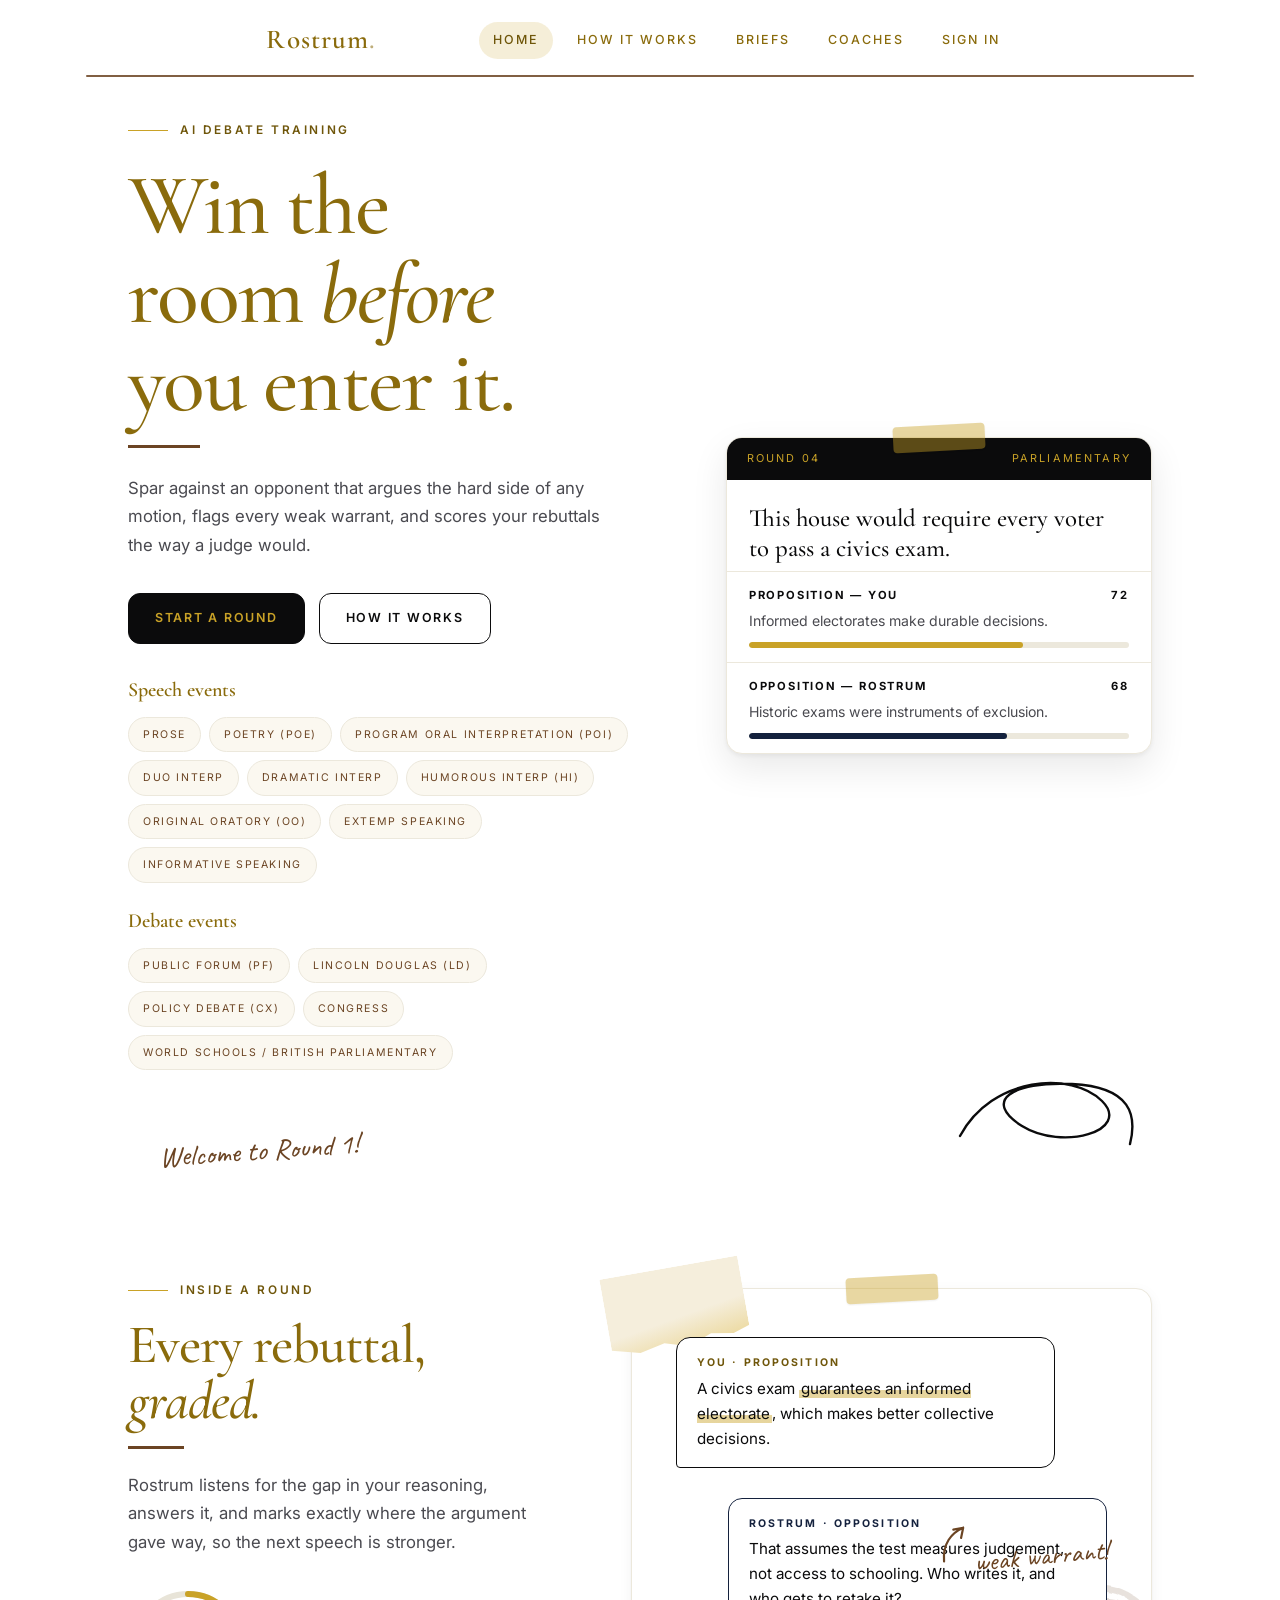
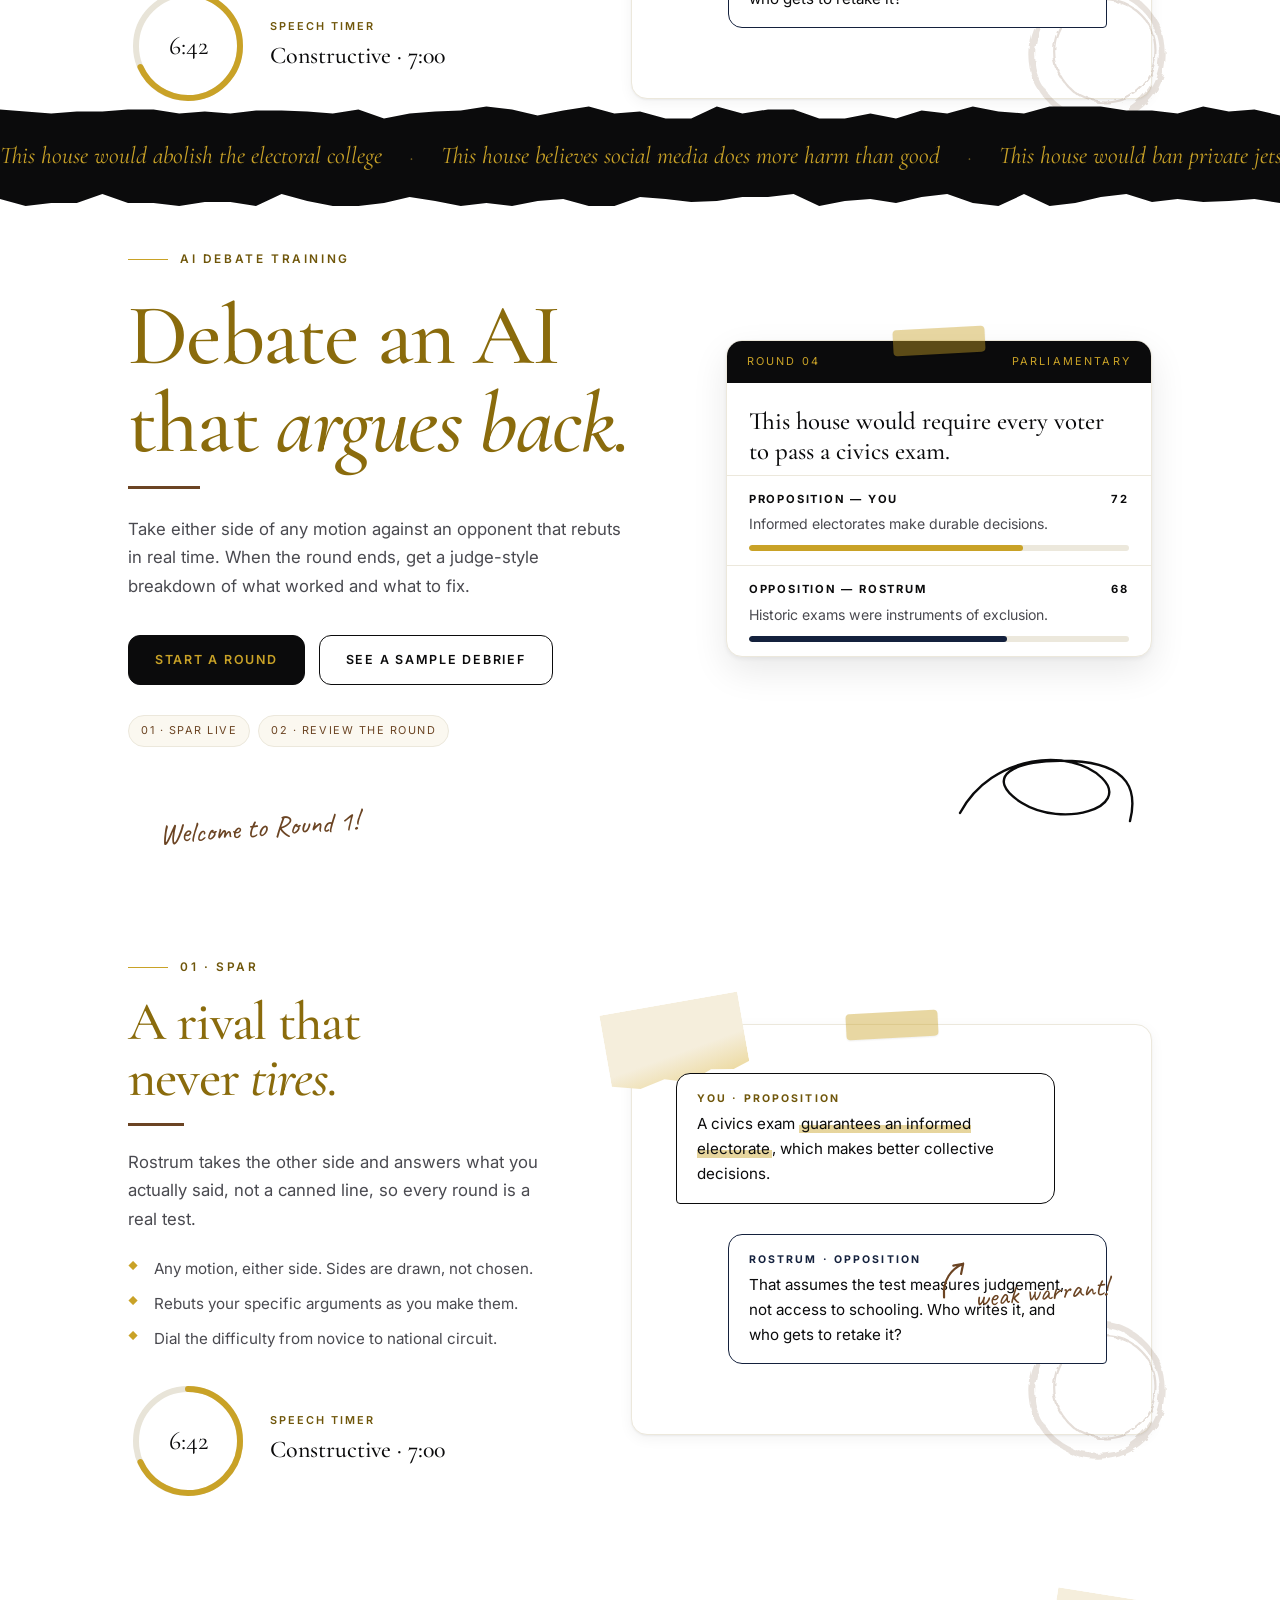
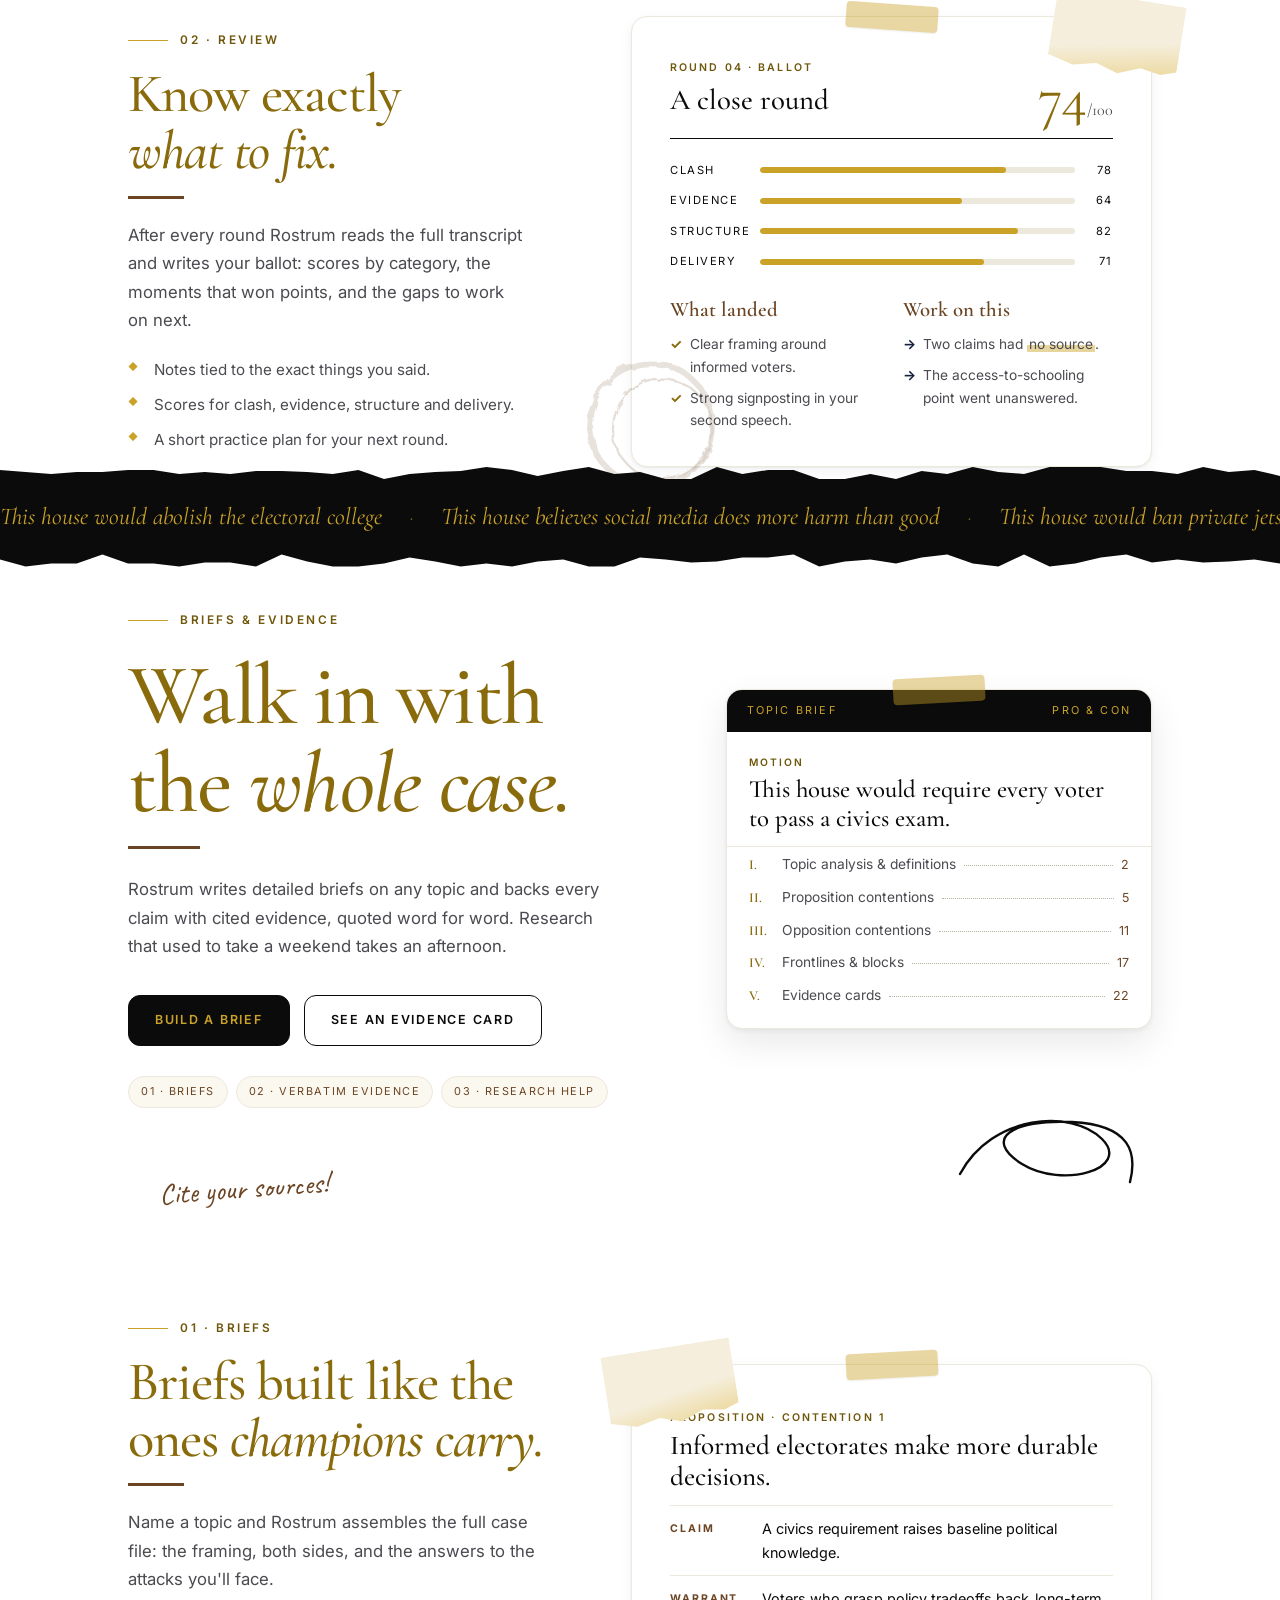
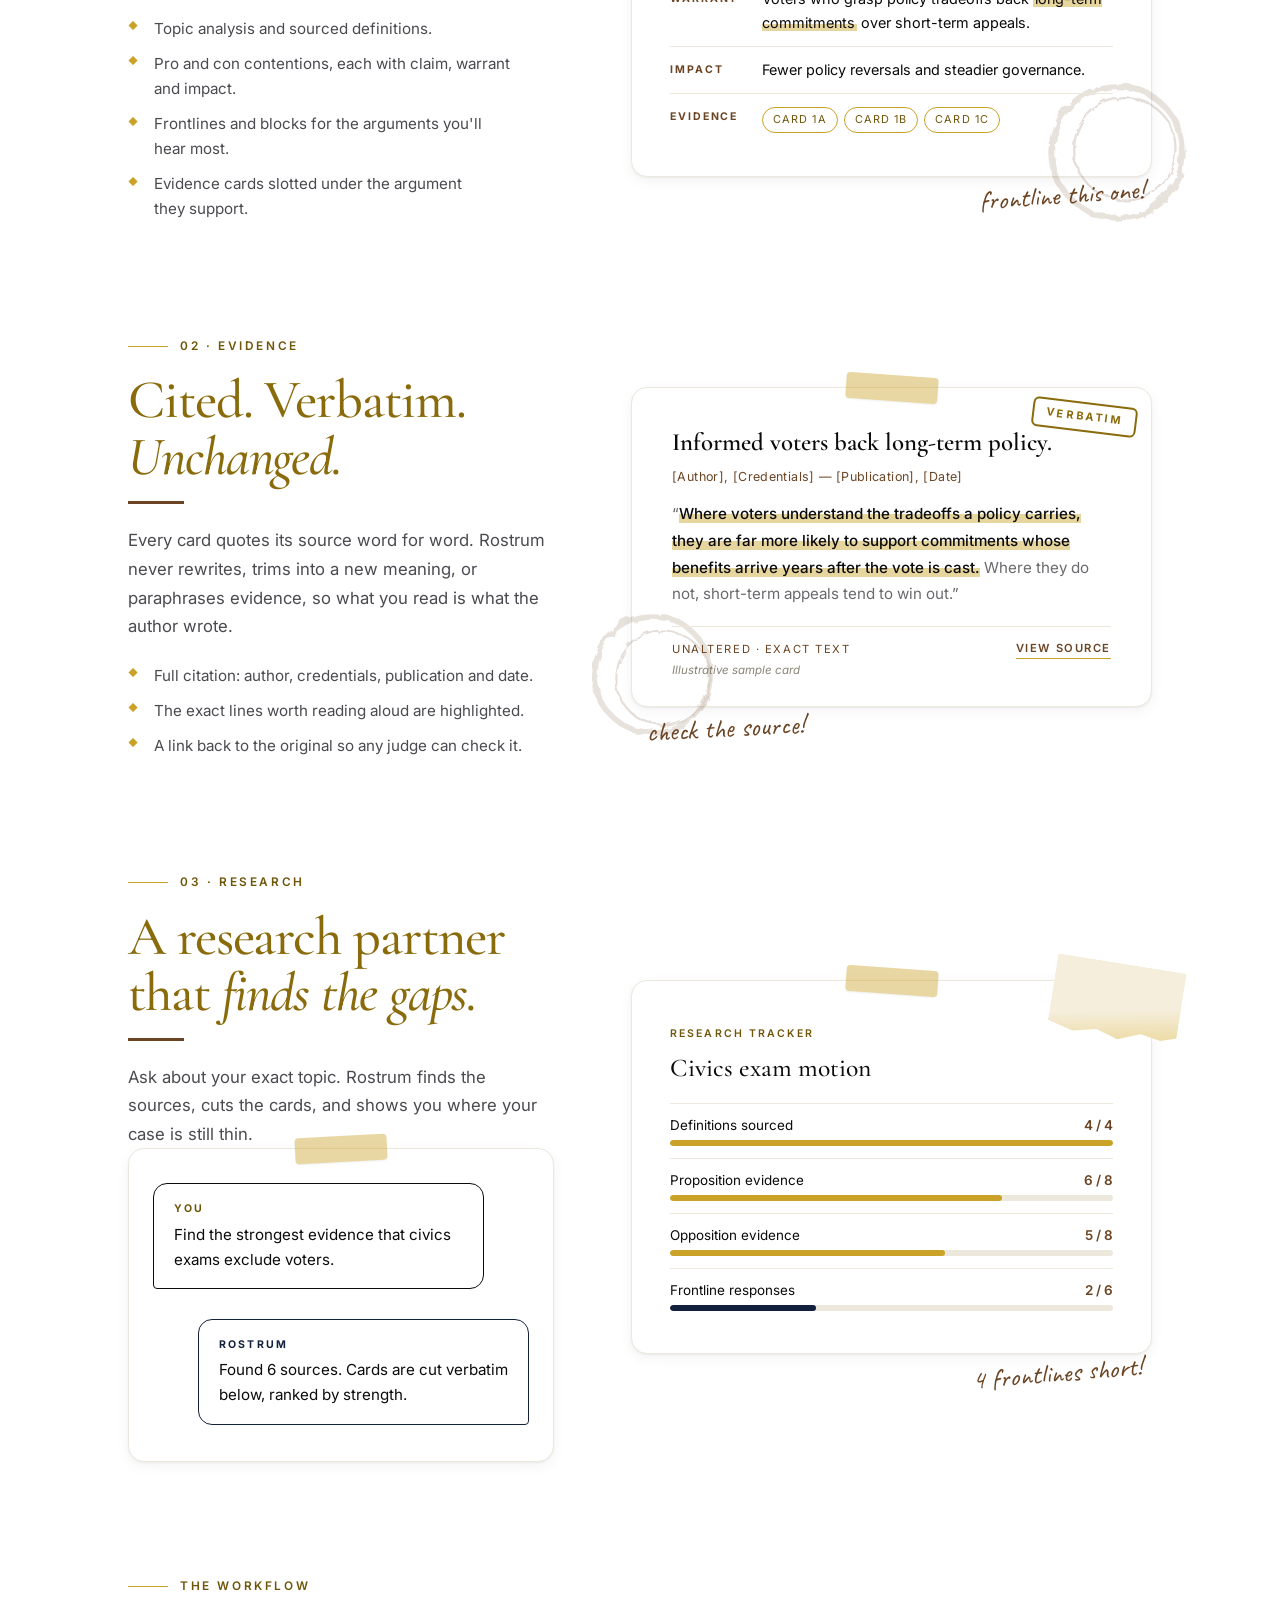
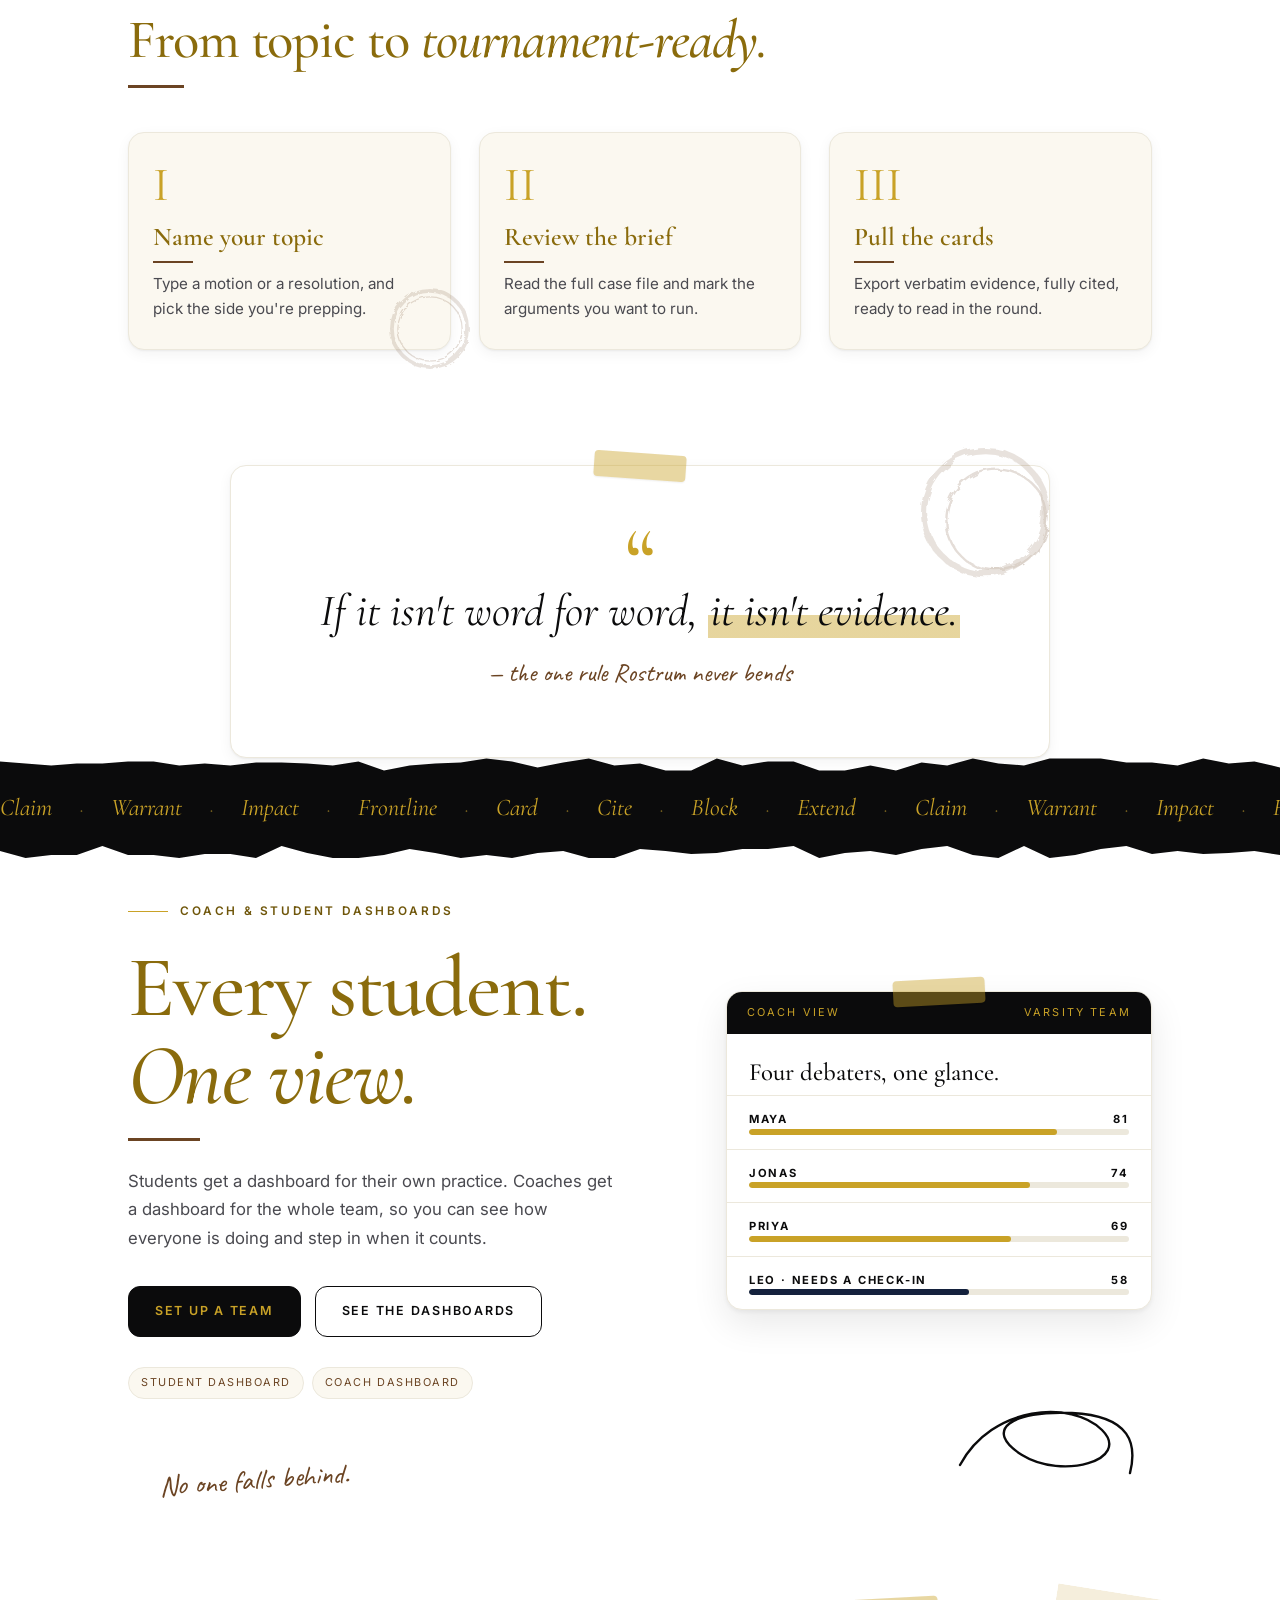
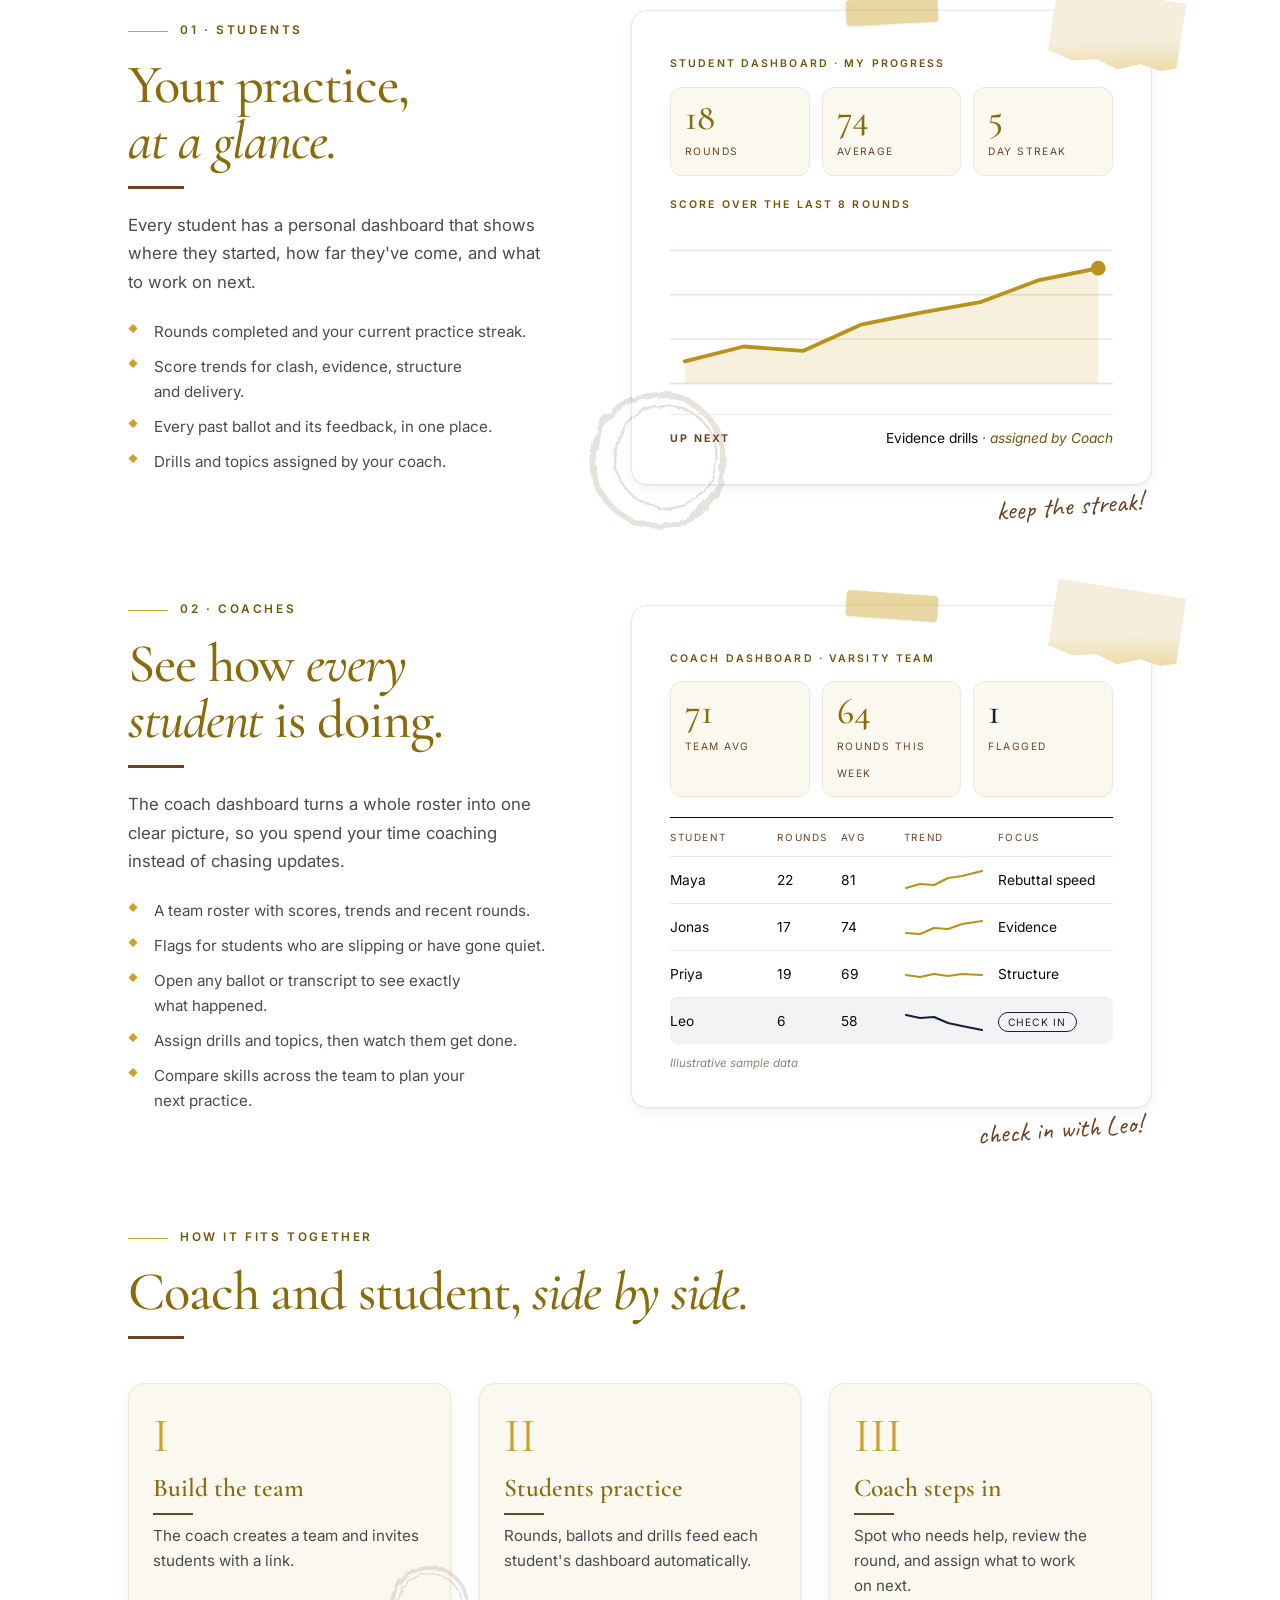
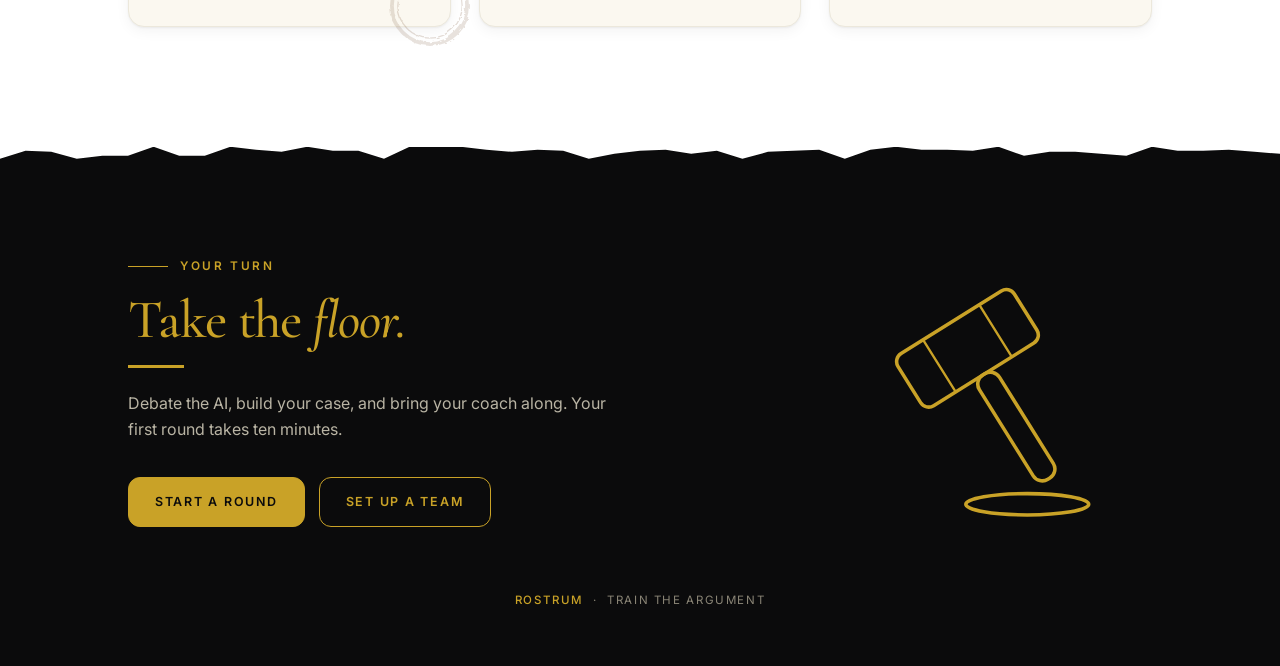
==== index.html @ b06882d2 "Add Rostrum debate AI website Four-page home (landing, how it works, briefs and evidence, coach and " ====
<!doctype html>
<html lang="en">
<head>
<meta charset="utf-8">
<meta name="viewport" content="width=device-width, initial-scale=1">
<title>Rostrum — Train the argument</title>
<link rel="preconnect" href="https://fonts.googleapis.com">
<link rel="preconnect" href="https://fonts.gstatic.com" crossorigin>
<link href="https://fonts.googleapis.com/css2?family=Cormorant+Garamond:ital,wght@0,500;0,600;1,500&family=Inter:wght@400;500;600&family=Caveat:wght@600&display=swap" rel="stylesheet">
<link rel="stylesheet" href="styles.css">
</head>
<body>

<div class="bar-wrap">
  <div class="bar">
    <a class="brand" href="#home">Rostrum<i>.</i></a>
    <nav id="tabs">
      <a href="#home" data-tab="home" aria-current="page">Home</a>
      <a href="#how" data-tab="how">How it works</a>
      <a href="#page-briefs" data-tab="page-briefs">Briefs</a>
      <a href="#coaches" data-tab="coaches">Coaches</a>
      <a href="#">Sign in</a>
    </nav>
  </div>
</div>

<div class="page" id="home">
<!-- Hero -->
<div class="wrap">
  <section class="hero">
    <svg class="deco scribble" viewBox="0 0 190 90" aria-hidden="true"><path pathLength="1" d="M8 70 C40 10 120 5 150 35 S110 85 70 60 S60 15 120 18 S185 50 178 78" fill="none" stroke="#0B0B0C" stroke-width="2.4" stroke-linecap="round"/></svg>
    <p class="deco hand" aria-hidden="true">Welcome to Round 1!</p>

    <div>
      <div class="kicker">AI debate training</div>
      <h1>Win the room <em>before</em> you enter it.</h1>
      <p class="lede">Spar against an opponent that argues the hard side of any motion, flags every weak warrant, and scores your rebuttals the way a judge would.</p>
      <div class="cta">
        <a class="btn solid" href="#">Start a round</a>
        <a class="btn ghost" href="#method">How it works</a>
      </div>
      <div class="evlist">
        <div class="evlabel">Speech events</div>
        <div class="chips"><span>Prose</span><span>Poetry (POE)</span><span>Program Oral Interpretation (POI)</span><span>Duo Interp</span><span>Dramatic Interp</span><span>Humorous Interp (HI)</span><span>Original Oratory (OO)</span><span>Extemp Speaking</span><span>Informative Speaking</span></div>
        <div class="evlabel">Debate events</div>
        <div class="chips"><span>Public Forum (PF)</span><span>Lincoln Douglas (LD)</span><span>Policy Debate (CX)</span><span>Congress</span><span>World Schools / British Parliamentary</span></div>
      </div>
    </div>

    <aside class="card paper" aria-label="Sample round">
      <span class="tape" aria-hidden="true"></span>
      <header><span>Round 04</span><span>Parliamentary</span></header>
      <div class="motion">This house would require every voter to pass a civics exam.</div>
      <div class="side">
        <b><span>Proposition — You</span><span>72</span></b>
        <p>Informed electorates make durable decisions.</p>
        <div class="meter"><span style="width:72%"></span></div>
      </div>
      <div class="side opp">
        <b><span>Opposition — Rostrum</span><span>68</span></b>
        <p>Historic exams were instruments of exclusion.</p>
        <div class="meter"><span style="width:68%"></span></div>
      </div>
    </aside>
  </section>
</div>

<!-- The round -->
<section class="block" id="round">
  <div class="wrap round">
    <div>
      <div class="kicker">Inside a round</div>
      <h2>Every rebuttal, <em>graded.</em></h2>
      <p class="lede">Rostrum listens for the gap in your reasoning, answers it, and marks exactly where the argument gave way, so the next speech is stronger.</p>
      <div class="timer">
        <svg viewBox="0 0 120 120" aria-hidden="true"><circle cx="60" cy="60" r="52" fill="none" stroke="#E8E4D8" stroke-width="6"/><circle cx="60" cy="60" r="52" fill="none" stroke="#C9A227" stroke-width="6" stroke-linecap="round" stroke-dasharray="327" stroke-dashoffset="104" transform="rotate(-90 60 60)"/><text x="60" y="68" text-anchor="middle" font-family="Cormorant Garamond, serif" font-size="26" fill="#0B0B0C">6:42</text></svg>
        <div><small>Speech timer</small><strong>Constructive · 7:00</strong></div>
      </div>
    </div>

    <div class="stage paper">
      <span class="tape" aria-hidden="true"></span>
      <div class="deco wash" aria-hidden="true"></div>
      <svg class="deco ring" viewBox="0 0 260 260" aria-hidden="true"><g fill="none" stroke="#6B4423" filter="url(#rough)"><circle cx="130" cy="130" r="90" stroke-width="8" opacity=".5"/><circle cx="140" cy="125" r="70" stroke-width="3" opacity=".6"/></g></svg>
      <div class="bubble"><b>You · Proposition</b>A civics exam <span class="mark">guarantees an informed electorate</span>, which makes better collective decisions.</div>
      <div class="bubble opp"><b>Rostrum · Opposition</b>That assumes the test measures judgement, not access to schooling. Who writes it, and who gets to retake it?</div>
      <div class="hand" aria-hidden="true"><svg viewBox="0 0 30 40" fill="none" stroke="#6B4423" stroke-width="2.2" stroke-linecap="round"><path d="M4 36C4 18 14 8 26 4M26 4l-10 1M26 4l-3 10"/></svg>weak warrant!</div>
    </div>
  </div>
</section>


<!-- Shared SVG filter for hand-drawn ring edges -->

<!-- Motions ticker -->
<div class="ticker" aria-hidden="true">
  <div class="track">
    <span>This house would abolish the electoral college</span><span>This house believes social media does more harm than good</span><span>This house would ban private jets</span><span>This house would make voting compulsory</span><span>This house regrets the rise of remote work</span><span>This house would tax carbon at the border</span>
    <span>This house would abolish the electoral college</span><span>This house believes social media does more harm than good</span><span>This house would ban private jets</span><span>This house would make voting compulsory</span><span>This house regrets the rise of remote work</span><span>This house would tax carbon at the border</span>
  </div>
</div>
</div>

<div class="page" id="how">
<!-- Hero -->
<div class="wrap">
  <section class="hero">
    <svg class="deco scribble" viewBox="0 0 190 90" aria-hidden="true"><path pathLength="1" d="M8 70 C40 10 120 5 150 35 S110 85 70 60 S60 15 120 18 S185 50 178 78" fill="none" stroke="#0B0B0C" stroke-width="2.4" stroke-linecap="round"/></svg>
    <p class="deco hand" aria-hidden="true">Welcome to Round 1!</p>

    <div>
      <div class="kicker">AI debate training</div>
      <h1>Debate an AI that <em>argues back.</em></h1>
      <p class="lede">Take either side of any motion against an opponent that rebuts in real time. When the round ends, get a judge-style breakdown of what worked and what to fix.</p>
      <div class="cta">
        <a class="btn solid" href="#">Start a round</a>
        <a class="btn ghost" href="#analysis">See a sample debrief</a>
      </div>
      <div class="chips"><span>01 · Spar live</span><span>02 · Review the round</span></div>
    </div>

    <aside class="card paper" aria-label="Sample round">
      <span class="tape" aria-hidden="true"></span>
      <header><span>Round 04</span><span>Parliamentary</span></header>
      <div class="motion">This house would require every voter to pass a civics exam.</div>
      <div class="side">
        <b><span>Proposition — You</span><span>72</span></b>
        <p>Informed electorates make durable decisions.</p>
        <div class="meter"><span style="width:72%"></span></div>
      </div>
      <div class="side opp">
        <b><span>Opposition — Rostrum</span><span>68</span></b>
        <p>Historic exams were instruments of exclusion.</p>
        <div class="meter"><span style="width:68%"></span></div>
      </div>
    </aside>
  </section>
</div>

<!-- 1 · Debate the AI -->
<section class="block" id="debate">
  <div class="wrap round">
    <div>
      <div class="kicker">01 · Spar</div>
      <h2>A rival that never <em>tires.</em></h2>
      <p class="lede">Rostrum takes the other side and answers what you actually said, not a canned line, so every round is a real test.</p>
      <ul class="points">
        <li>Any motion, either side. Sides are drawn, not chosen.</li>
        <li>Rebuts your specific arguments as you make them.</li>
        <li>Dial the difficulty from novice to national circuit.</li>
      </ul>
      <div class="timer">
        <svg viewBox="0 0 120 120" aria-hidden="true"><circle cx="60" cy="60" r="52" fill="none" stroke="#E8E4D8" stroke-width="6"/><circle cx="60" cy="60" r="52" fill="none" stroke="#C9A227" stroke-width="6" stroke-linecap="round" stroke-dasharray="327" stroke-dashoffset="104" transform="rotate(-90 60 60)"/><text x="60" y="68" text-anchor="middle" font-family="Cormorant Garamond, serif" font-size="26" fill="#0B0B0C">6:42</text></svg>
        <div><small>Speech timer</small><strong>Constructive · 7:00</strong></div>
      </div>
    </div>

    <div class="stage paper">
      <span class="tape" aria-hidden="true"></span>
      <div class="deco wash" aria-hidden="true"></div>
      <svg class="deco ring" viewBox="0 0 260 260" aria-hidden="true"><g fill="none" stroke="#6B4423" filter="url(#rough)"><circle cx="130" cy="130" r="90" stroke-width="8" opacity=".5"/><circle cx="140" cy="125" r="70" stroke-width="3" opacity=".6"/></g></svg>
      <div class="bubble"><b>You · Proposition</b>A civics exam <span class="mark">guarantees an informed electorate</span>, which makes better collective decisions.</div>
      <div class="bubble opp"><b>Rostrum · Opposition</b>That assumes the test measures judgement, not access to schooling. Who writes it, and who gets to retake it?</div>
      <div class="hand" aria-hidden="true"><svg viewBox="0 0 30 40" fill="none" stroke="#6B4423" stroke-width="2.2" stroke-linecap="round"><path d="M4 36C4 18 14 8 26 4M26 4l-10 1M26 4l-3 10"/></svg>weak warrant!</div>
    </div>
  </div>
</section>

<!-- 2 · Round analysis -->
<section class="block" id="analysis">
  <div class="wrap round flip">
    <div>
      <div class="kicker">02 · Review</div>
      <h2>Know exactly <em>what to fix.</em></h2>
      <p class="lede">After every round Rostrum reads the full transcript and writes your ballot: scores by category, the moments that won points, and the gaps to work on next.</p>
      <ul class="points">
        <li>Notes tied to the exact things you said.</li>
        <li>Scores for clash, evidence, structure and delivery.</li>
        <li>A short practice plan for your next round.</li>
      </ul>
    </div>

    <div class="report paper">
      <span class="tape r" aria-hidden="true"></span>
      <div class="deco wash" aria-hidden="true"></div>
      <svg class="deco ring" viewBox="0 0 260 260" aria-hidden="true"><g fill="none" stroke="#6B4423" filter="url(#rough)"><circle cx="120" cy="120" r="84" stroke-width="8" opacity=".5"/><circle cx="135" cy="125" r="68" stroke-width="3" opacity=".6"/></g></svg>
      <div class="head">
        <div><small>Round 04 · Ballot</small><strong>A close round</strong></div>
        <div class="overall">74<span>/100</span></div>
      </div>
      <div class="scores">
        <div>Clash<span class="meter"><span style="width:78%"></span></span><em>78</em></div>
        <div>Evidence<span class="meter"><span style="width:64%"></span></span><em>64</em></div>
        <div>Structure<span class="meter"><span style="width:82%"></span></span><em>82</em></div>
        <div>Delivery<span class="meter"><span style="width:71%"></span></span><em>71</em></div>
      </div>
      <div class="cols">
        <div><h4>What landed</h4><ul><li>Clear framing around informed voters.</li><li>Strong signposting in your second speech.</li></ul></div>
        <div class="fix"><h4>Work on this</h4><ul><li>Two claims had <span class="mark">no source</span>.</li><li>The access-to-schooling point went unanswered.</li></ul></div>
      </div>
      <div class="hand" aria-hidden="true">drill this next!</div>
    </div>
  </div>
</section>


<!-- Shared SVG filter for hand-drawn ring edges -->

<!-- Motions ticker -->
<div class="ticker" aria-hidden="true">
  <div class="track">
    <span>This house would abolish the electoral college</span><span>This house believes social media does more harm than good</span><span>This house would ban private jets</span><span>This house would make voting compulsory</span><span>This house regrets the rise of remote work</span><span>This house would tax carbon at the border</span>
    <span>This house would abolish the electoral college</span><span>This house believes social media does more harm than good</span><span>This house would ban private jets</span><span>This house would make voting compulsory</span><span>This house regrets the rise of remote work</span><span>This house would tax carbon at the border</span>
  </div>
</div>
</div>

<div class="page" id="page-briefs">
<!-- Hero -->
<div class="wrap">
  <section class="hero">
    <svg class="deco scribble" viewBox="0 0 190 90" aria-hidden="true"><path pathLength="1" d="M8 70 C40 10 120 5 150 35 S110 85 70 60 S60 15 120 18 S185 50 178 78" fill="none" stroke="#0B0B0C" stroke-width="2.4" stroke-linecap="round"/></svg>
    <p class="deco hand" aria-hidden="true">Cite your sources!</p>

    <div>
      <div class="kicker">Briefs &amp; evidence</div>
      <h1>Walk in with the <em>whole case.</em></h1>
      <p class="lede">Rostrum writes detailed briefs on any topic and backs every claim with cited evidence, quoted word for word. Research that used to take a weekend takes an afternoon.</p>
      <div class="cta">
        <a class="btn solid" href="#">Build a brief</a>
        <a class="btn ghost" href="#evidence">See an evidence card</a>
      </div>
      <div class="chips"><span>01 · Briefs</span><span>02 · Verbatim evidence</span><span>03 · Research help</span></div>
    </div>

    <aside class="card paper" aria-label="Sample brief cover">
      <span class="tape" aria-hidden="true"></span>
      <header><span>Topic brief</span><span>Pro &amp; Con</span></header>
      <div class="cover-meta"><small>Motion</small><strong>This house would require every voter to pass a civics exam.</strong></div>
      <ul class="toc">
        <li data-p="2"><span>Topic analysis &amp; definitions</span><i></i></li>
        <li data-p="5"><span>Proposition contentions</span><i></i></li>
        <li data-p="11"><span>Opposition contentions</span><i></i></li>
        <li data-p="17"><span>Frontlines &amp; blocks</span><i></i></li>
        <li data-p="22"><span>Evidence cards</span><i></i></li>
      </ul>
    </aside>
  </section>
</div>

<!-- 1 · Briefs -->
<section class="block" id="briefs">
  <div class="wrap round">
    <div>
      <div class="kicker">01 · Briefs</div>
      <h2>Briefs built like the ones <em>champions carry.</em></h2>
      <p class="lede">Name a topic and Rostrum assembles the full case file: the framing, both sides, and the answers to the attacks you'll face.</p>
      <ul class="points">
        <li>Topic analysis and sourced definitions.</li>
        <li>Pro and con contentions, each with claim, warrant and impact.</li>
        <li>Frontlines and blocks for the arguments you'll hear most.</li>
        <li>Evidence cards slotted under the argument they support.</li>
      </ul>
    </div>

    <div class="outline paper">
      <span class="tape" aria-hidden="true"></span>
      <div class="deco wash" aria-hidden="true"></div>
      <svg class="deco ring" viewBox="0 0 260 260" aria-hidden="true"><g fill="none" stroke="#6B4423" filter="url(#rough)"><circle cx="130" cy="130" r="90" stroke-width="8" opacity=".5"/><circle cx="140" cy="125" r="70" stroke-width="3" opacity=".6"/></g></svg>
      <div class="label">Proposition · Contention 1</div>
      <h4>Informed electorates make more durable decisions.</h4>
      <div class="orow"><b>Claim</b><span>A civics requirement raises baseline political knowledge.</span></div>
      <div class="orow"><b>Warrant</b><span>Voters who grasp policy tradeoffs back <span class="mark">long-term commitments</span> over short-term appeals.</span></div>
      <div class="orow"><b>Impact</b><span>Fewer policy reversals and steadier governance.</span></div>
      <div class="orow"><b>Evidence</b><span><span class="chip">Card 1A</span><span class="chip">Card 1B</span><span class="chip">Card 1C</span></span></div>
      <div class="hand" aria-hidden="true">frontline this one!</div>
    </div>
  </div>
</section>

<!-- 2 · Evidence -->
<section class="block" id="evidence">
  <div class="wrap round flip">
    <div>
      <div class="kicker">02 · Evidence</div>
      <h2>Cited. Verbatim. <em>Unchanged.</em></h2>
      <p class="lede">Every card quotes its source word for word. Rostrum never rewrites, trims into a new meaning, or paraphrases evidence, so what you read is what the author wrote.</p>
      <ul class="points">
        <li>Full citation: author, credentials, publication and date.</li>
        <li>The exact lines worth reading aloud are highlighted.</li>
        <li>A link back to the original so any judge can check it.</li>
      </ul>
    </div>

    <div class="ev paper">
      <span class="tape r" aria-hidden="true"></span>
      <span class="stamp" aria-hidden="true">Verbatim</span>
      <svg class="deco ring" viewBox="0 0 260 260" aria-hidden="true"><g fill="none" stroke="#6B4423" filter="url(#rough)"><circle cx="120" cy="120" r="84" stroke-width="8" opacity=".5"/><circle cx="135" cy="125" r="68" stroke-width="3" opacity=".6"/></g></svg>
      <div class="tagline">Informed voters back long-term policy.</div>
      <div class="cite">[Author], [Credentials] — [Publication], [Date]</div>
      <blockquote>“<span class="u">Where voters understand the tradeoffs a policy carries, they are far more likely to support commitments whose benefits arrive years after the vote is cast.</span> Where they do not, short-term appeals tend to win out.”</blockquote>
      <footer><span>Unaltered · exact text</span><a href="#">View source</a></footer>
      <footer style="border:0;margin-top:2px;padding-top:0"><span class="sample">Illustrative sample card</span></footer>
      <div class="hand" aria-hidden="true">check the source!</div>
    </div>
  </div>
</section>

<!-- 3 · Research -->
<section class="block" id="research">
  <div class="wrap round">
    <div>
      <div class="kicker">03 · Research</div>
      <h2>A research partner that <em>finds the gaps.</em></h2>
      <p class="lede">Ask about your exact topic. Rostrum finds the sources, cuts the cards, and shows you where your case is still thin.</p>
      <div class="stage paper" style="padding:34px 24px 6px;margin-top:26px">
        <span class="tape" aria-hidden="true"></span>
        <div class="bubble"><b>You</b>Find the strongest evidence that civics exams exclude voters.</div>
        <div class="bubble opp"><b>Rostrum</b>Found 6 sources. Cards are cut verbatim below, ranked by strength.</div>
      </div>
    </div>

    <div class="tracker paper">
      <span class="tape r" aria-hidden="true"></span>
      <div class="deco wash" aria-hidden="true"></div>
      <div class="label">Research tracker</div>
      <h4>Civics exam motion</h4>
      <div class="trow"><span>Definitions sourced</span><span>4 / 4</span><div class="meter"><span style="width:100%"></span></div></div>
      <div class="trow"><span>Proposition evidence</span><span>6 / 8</span><div class="meter"><span style="width:75%"></span></div></div>
      <div class="trow"><span>Opposition evidence</span><span>5 / 8</span><div class="meter"><span style="width:62%"></span></div></div>
      <div class="trow low"><span>Frontline responses</span><span>2 / 6</span><div class="meter"><span style="width:33%"></span></div></div>
      <div class="hand" aria-hidden="true">4 frontlines short!</div>
    </div>
  </div>
</section>

<!-- Method -->
<section class="block">
  <div class="wrap">
    <div class="kicker">The workflow</div>
    <h2>From topic to <em>tournament-ready.</em></h2>
    <div class="method">
      <div class="step lined"><span class="num">I</span><h3>Name your topic</h3><p>Type a motion or a resolution, and pick the side you're prepping.</p><svg class="deco ring" viewBox="0 0 260 260" aria-hidden="true"><g fill="none" stroke="#6B4423" filter="url(#rough)"><circle cx="130" cy="130" r="90" stroke-width="9" opacity=".5"/><circle cx="130" cy="130" r="76" stroke-width="3" opacity=".6"/></g></svg></div>
      <div class="step lined"><span class="num">II</span><h3>Review the brief</h3><p>Read the full case file and mark the arguments you want to run.</p></div>
      <div class="step lined"><span class="num">III</span><h3>Pull the cards</h3><p>Export verbatim evidence, fully cited, ready to read in the round.</p></div>
    </div>
  </div>
</section>

<!-- Rule -->
<section class="block">
  <div class="wrap">
    <div class="quote paper">
      <span class="tape r" aria-hidden="true"></span>
      <svg class="deco ring" viewBox="0 0 260 260" aria-hidden="true"><g fill="none" stroke="#6B4423" filter="url(#rough)"><circle cx="110" cy="110" r="80" stroke-width="8" opacity=".5"/><circle cx="125" cy="120" r="66" stroke-width="3" opacity=".6"/></g></svg>
      <span class="qmark">“</span>
      <q>If it isn't word for word, <span class="mark">it isn't evidence.</span></q>
      <span class="hand">— the one rule Rostrum never bends</span>
    </div>
  </div>
</section>

<!-- Terms ticker -->
<div class="ticker" aria-hidden="true">
  <div class="track">
    <span>Claim</span><span>Warrant</span><span>Impact</span><span>Frontline</span><span>Card</span><span>Cite</span><span>Block</span><span>Extend</span>
    <span>Claim</span><span>Warrant</span><span>Impact</span><span>Frontline</span><span>Card</span><span>Cite</span><span>Block</span><span>Extend</span>
  </div>
</div>
</div>

<div class="page" id="coaches">

<!-- Hero -->
<div class="wrap">
  <section class="hero">
    <svg class="deco scribble" viewBox="0 0 190 90" aria-hidden="true"><path pathLength="1" d="M8 70 C40 10 120 5 150 35 S110 85 70 60 S60 15 120 18 S185 50 178 78" fill="none" stroke="#0B0B0C" stroke-width="2.4" stroke-linecap="round"/></svg>
    <p class="deco hand" aria-hidden="true">No one falls behind.</p>

    <div>
      <div class="kicker">Coach &amp; student dashboards</div>
      <h1>Every student. <em>One view.</em></h1>
      <p class="lede">Students get a dashboard for their own practice. Coaches get a dashboard for the whole team, so you can see how everyone is doing and step in when it counts.</p>
      <div class="cta">
        <a class="btn solid" href="#">Set up a team</a>
        <a class="btn ghost" href="#student-view">See the dashboards</a>
      </div>
      <div class="chips"><span>Student dashboard</span><span>Coach dashboard</span></div>
    </div>

    <aside class="card paper" aria-label="Sample coach view">
      <span class="tape" aria-hidden="true"></span>
      <header><span>Coach view</span><span>Varsity team</span></header>
      <div class="motion">Four debaters, one glance.</div>
      <div class="side"><b><span>Maya</span><span>81</span></b><div class="meter"><span style="width:81%"></span></div></div>
      <div class="side"><b><span>Jonas</span><span>74</span></b><div class="meter"><span style="width:74%"></span></div></div>
      <div class="side"><b><span>Priya</span><span>69</span></b><div class="meter"><span style="width:69%"></span></div></div>
      <div class="side opp"><b><span>Leo · needs a check-in</span><span>58</span></b><div class="meter"><span style="width:58%"></span></div></div>
    </aside>
  </section>
</div>

<!-- 1 · Student dashboard -->
<section class="block" id="student-view">
  <div class="wrap round">
    <div>
      <div class="kicker">01 · Students</div>
      <h2>Your practice, <em>at a glance.</em></h2>
      <p class="lede">Every student has a personal dashboard that shows where they started, how far they've come, and what to work on next.</p>
      <ul class="points">
        <li>Rounds completed and your current practice streak.</li>
        <li>Score trends for clash, evidence, structure and delivery.</li>
        <li>Every past ballot and its feedback, in one place.</li>
        <li>Drills and topics assigned by your coach.</li>
      </ul>
    </div>

    <div class="dash paper">
      <span class="tape" aria-hidden="true"></span>
      <div class="deco wash" aria-hidden="true"></div>
      <svg class="deco ring" viewBox="0 0 260 260" aria-hidden="true"><g fill="none" stroke="#6B4423" filter="url(#rough)"><circle cx="130" cy="130" r="90" stroke-width="8" opacity=".5"/><circle cx="140" cy="125" r="70" stroke-width="3" opacity=".6"/></g></svg>
      <div class="dlabel">Student dashboard · My progress</div>
      <div class="tiles">
        <div class="tile"><strong>18</strong><span>Rounds</span></div>
        <div class="tile"><strong>74</strong><span>Average</span></div>
        <div class="tile"><strong>5</strong><span>Day streak</span></div>
      </div>
      <div class="chart">
        <div class="dlabel">Score over the last 8 rounds</div>
        <svg viewBox="0 0 300 120" role="img" aria-label="Scores rising over eight rounds">
          <g stroke="#E8E4D8" stroke-width="1"><path d="M0 20H300M0 50H300M0 80H300M0 110H300"/></g>
          <path d="M10 95L50 85L90 88L130 70L170 62L210 55L250 40L290 32V110H10Z" fill="rgba(201,162,39,.16)"/>
          <polyline points="10,95 50,85 90,88 130,70 170,62 210,55 250,40 290,32" fill="none" stroke="#B8921A" stroke-width="2.6" stroke-linejoin="round" stroke-linecap="round"/>
          <circle cx="290" cy="32" r="5" fill="#B8921A"/>
        </svg>
      </div>
      <div class="next"><b>Up next</b><span>Evidence drills <i>· assigned by Coach</i></span></div>
      <div class="hand" aria-hidden="true">keep the streak!</div>
    </div>
  </div>
</section>

<!-- 2 · Coach dashboard -->
<section class="block" id="coach-view">
  <div class="wrap round flip">
    <div>
      <div class="kicker">02 · Coaches</div>
      <h2>See how <em>every student</em> is doing.</h2>
      <p class="lede">The coach dashboard turns a whole roster into one clear picture, so you spend your time coaching instead of chasing updates.</p>
      <ul class="points">
        <li>A team roster with scores, trends and recent rounds.</li>
        <li>Flags for students who are slipping or have gone quiet.</li>
        <li>Open any ballot or transcript to see exactly what happened.</li>
        <li>Assign drills and topics, then watch them get done.</li>
        <li>Compare skills across the team to plan your next practice.</li>
      </ul>
    </div>

    <div class="dash paper">
      <span class="tape r" aria-hidden="true"></span>
      <div class="deco wash" aria-hidden="true"></div>
      <div class="dlabel">Coach dashboard · Varsity team</div>
      <div class="tiles">
        <div class="tile"><strong>71</strong><span>Team avg</span></div>
        <div class="tile"><strong>64</strong><span>Rounds this week</span></div>
        <div class="tile flagged"><strong>1</strong><span>Flagged</span></div>
      </div>
      <div class="roster">
        <div class="rrow rhead"><span>Student</span><span class="c-rounds">Rounds</span><span>Avg</span><span>Trend</span><span class="c-focus">Focus</span></div>
        <div class="rrow"><span>Maya</span><span class="c-rounds">22</span><span>81</span><svg class="spark" viewBox="0 0 80 24"><polyline points="2,20 16,16 30,17 44,10 58,8 78,3" fill="none" stroke="#B8921A" stroke-width="2.2" stroke-linecap="round" stroke-linejoin="round"/></svg><span class="c-focus">Rebuttal speed</span></div>
        <div class="rrow"><span>Jonas</span><span class="c-rounds">17</span><span>74</span><svg class="spark" viewBox="0 0 80 24"><polyline points="2,18 16,19 30,13 44,14 58,9 78,6" fill="none" stroke="#B8921A" stroke-width="2.2" stroke-linecap="round" stroke-linejoin="round"/></svg><span class="c-focus">Evidence</span></div>
        <div class="rrow"><span>Priya</span><span class="c-rounds">19</span><span>69</span><svg class="spark" viewBox="0 0 80 24"><polyline points="2,13 16,15 30,12 44,14 58,12 78,13" fill="none" stroke="#B8921A" stroke-width="2.2" stroke-linecap="round" stroke-linejoin="round"/></svg><span class="c-focus">Structure</span></div>
        <div class="rrow warn"><span>Leo</span><span class="c-rounds">6</span><span>58</span><svg class="spark" viewBox="0 0 80 24"><polyline points="2,6 16,9 30,8 44,14 58,17 78,21" fill="none" stroke="#14213D" stroke-width="2.2" stroke-linecap="round" stroke-linejoin="round"/></svg><span class="c-focus"><em class="flag">Check in</em></span></div>
      </div>
      <p class="sample">Illustrative sample data</p>
      <div class="hand" aria-hidden="true">check in with Leo!</div>
    </div>
  </div>
</section>

<!-- Workflow -->
<section class="block">
  <div class="wrap">
    <div class="kicker">How it fits together</div>
    <h2>Coach and student, <em>side by side.</em></h2>
    <div class="method">
      <div class="step lined"><span class="num">I</span><h3>Build the team</h3><p>The coach creates a team and invites students with a link.</p><svg class="deco ring" viewBox="0 0 260 260" aria-hidden="true"><g fill="none" stroke="#6B4423" filter="url(#rough)"><circle cx="130" cy="130" r="90" stroke-width="9" opacity=".5"/><circle cx="130" cy="130" r="76" stroke-width="3" opacity=".6"/></g></svg></div>
      <div class="step lined"><span class="num">II</span><h3>Students practice</h3><p>Rounds, ballots and drills feed each student's dashboard automatically.</p></div>
      <div class="step lined"><span class="num">III</span><h3>Coach steps in</h3><p>Spot who needs help, review the round, and assign what to work on next.</p></div>
    </div>
  </div>
</section>

<!-- Closing -->
<section class="close">
  <div class="wrap">
    <div>
      <div class="kicker">Your turn</div>
      <h2>Take the <em>floor.</em></h2>
      <p>Debate the AI, build your case, and bring your coach along. Your first round takes ten minutes.</p>
      <div class="cta"><a class="btn solid" href="#">Start a round</a><a class="btn ghost" href="#">Set up a team</a></div>
    </div>
    <svg class="gavel" viewBox="0 0 220 220" fill="none" stroke="#C9A227" stroke-width="3" stroke-linejoin="round" stroke-linecap="round" aria-hidden="true">
      <g transform="rotate(-32 110 90)"><rect x="52" y="44" width="116" height="52" rx="8"/><path d="M82 44v52M138 44v52" stroke-width="2"/><rect x="100" y="96" width="20" height="104" rx="9"/></g>
      <ellipse cx="150" cy="205" rx="52" ry="9"/>
    </svg>
  </div>
  <p class="fine"><b>Rostrum</b> &nbsp;·&nbsp; Train the argument</p>
</section>
</div>

<svg width="0" height="0" style="position:absolute" aria-hidden="true"><defs><filter id="rough"><feTurbulence baseFrequency=".03" numOctaves="3" seed="2"/><feDisplacementMap in="SourceGraphic" scale="9"/></filter></defs></svg>

<script>
  const links = document.querySelectorAll('#tabs a[data-tab]');
  const pages = ['home', 'how', 'page-briefs', 'coaches'].map(id => document.getElementById(id));
  function mark() {
    let cur = 'home';
    pages.forEach(p => { if (p.getBoundingClientRect().top <= 140) cur = p.id; });
    links.forEach(a => a.dataset.tab === cur ? a.setAttribute('aria-current', 'page') : a.removeAttribute('aria-current'));
  }
  addEventListener('scroll', mark, { passive: true });
  mark();
</script>

</body>
</html>
---- styles.css ----
:root {
    --gold: #C9A227;
    --gold-text: #B8921A;
    --gold-deep: #8A6D12;
    --black: #0B0B0C;
    --navy: #14213D;
    --brown: #6B4423;
    --paper: #FFFFFF;
    --cream: #FBF8F0;
    --rule: #E8E4D8;
    --ink: #3b3b3f;
    --serif: "Cormorant Garamond", Georgia, serif;
    --sans: "Inter", system-ui, sans-serif;
    --hand: "Caveat", cursive;
    --crumple: url("data:image/svg+xml,%3Csvg xmlns='http://www.w3.org/2000/svg' width='320' height='320'%3E%3Cfilter id='f'%3E%3CfeTurbulence type='fractalNoise' baseFrequency='.014' numOctaves='4' seed='7'/%3E%3CfeDiffuseLighting lighting-color='%23fff' surfaceScale='2.2'%3E%3CfeDistantLight azimuth='45' elevation='62'/%3E%3C/feDiffuseLighting%3E%3C/filter%3E%3Crect width='100%25' height='100%25' filter='url(%23f)'/%3E%3C/svg%3E");
  }
  * { box-sizing: border-box; margin: 0; }
  html { scroll-behavior: smooth; }
  body { background: var(--paper); color: var(--black); font-family: var(--sans); line-height: 1.6; overflow-x: hidden; }
  a { color: inherit; text-decoration: none; }
  .wrap { max-width: 1120px; margin: 0 auto; padding: 0 clamp(16px, 4vw, 48px); position: relative; }
  svg { display: block; }

  /* ---------- Taskbar ---------- */
  .bar-wrap { position: sticky; top: 0; z-index: 20; padding: 16px clamp(16px, 4vw, 48px) 0; background: var(--paper); }
  .bar-wrap::after { content: ""; display: block; height: 3px; background: var(--brown); margin: 6px clamp(8px, 3vw, 56px) 0; }
  .bar { display: flex; align-items: center; justify-content: center; gap: clamp(32px, 8vw, 120px); max-width: 1120px; margin: 0 auto; padding: 8px 0; }
  .brand { font-family: var(--serif); font-size: 1.7rem; font-weight: 600; color: var(--gold-text); letter-spacing: .04em; }
  .brand i { font-style: normal; opacity: .55; }
  nav { display: flex; gap: clamp(14px, 3vw, 34px); }
  nav a { color: var(--gold-text); font-size: .78rem; font-weight: 500; letter-spacing: .16em; text-transform: uppercase; padding: 4px 0; border-bottom: 1px solid transparent; transition: border-color .2s; }
  nav a:hover, nav a[aria-current] { border-color: var(--brown); }

  /* ---------- Shared type ---------- */
  .kicker { font-size: .74rem; letter-spacing: .22em; text-transform: uppercase; color: var(--gold-deep); font-weight: 600; display: flex; align-items: center; gap: 12px; }
  .kicker::before { content: ""; width: 40px; height: 1px; background: var(--gold); }
  h1, h2 { font-family: var(--serif); font-weight: 500; color: var(--gold-text); letter-spacing: -.01em; }
  h1 { font-size: clamp(2.8rem, 7vw, 5.4rem); line-height: .98; margin: 22px 0 26px; }
  h2 { font-size: clamp(2.2rem, 4.6vw, 3.4rem); line-height: 1.04; margin: 16px 0 22px; }
  h1 em, h2 em { font-style: italic; }
  h1::after, h2::after, h3::after { content: ""; display: block; background: var(--brown); }
  h1::after { width: 72px; height: 3px; margin-top: 18px; }
  h2::after { width: 56px; height: 3px; margin-top: 16px; }
  h3 { font-family: var(--serif); font-size: 1.6rem; font-weight: 600; color: var(--gold-text); margin: 14px 0 8px; line-height: 1.1; }
  h3::after { width: 40px; height: 2px; margin-top: 10px; }
  p { color: var(--ink); }
  .lede { max-width: 31rem; font-size: 1.05rem; }
  .hand { font-family: var(--hand); color: var(--brown); font-size: 1.6rem; line-height: 1; }

  .btn { display: inline-block; padding: 14px 26px; font-size: .78rem; font-weight: 600; letter-spacing: .14em; text-transform: uppercase; border: 1.5px solid var(--black); transition: all .2s; }
  .btn.solid { background: var(--black); color: var(--gold); }
  .btn.solid:hover { background: var(--gold); color: var(--black); border-color: var(--gold); }
  .btn.ghost:hover { background: var(--black); color: var(--paper); }
  .cta { display: flex; gap: 14px; flex-wrap: wrap; margin-top: 34px; }
  .chips { display: flex; flex-wrap: wrap; gap: 8px; margin-top: 30px; }
  .chips span { font-size: .68rem; letter-spacing: .14em; text-transform: uppercase; padding: 6px 12px; border: 1px solid var(--rule); color: var(--brown); background: var(--cream); }

  /* ---------- Scrapbook parts (reused everywhere) ---------- */
  .deco { position: absolute; pointer-events: none; z-index: 0; }
  .paper { background: #fff var(--crumple); background-blend-mode: multiply; box-shadow: 0 10px 28px rgba(0,0,0,.09); }
  .lined { background: #fffdf8 repeating-linear-gradient(transparent 0 29px, #E3DCC8 29px 30px); box-shadow: 0 8px 24px rgba(0,0,0,.08); }
  .lined::before { content: ""; position: absolute; left: 44px; top: 0; bottom: 0; width: 1px; background: rgba(184,146,26,.5); }
  .tape { position: absolute; top: -13px; left: 50%; width: 92px; height: 26px; margin-left: -46px; background: rgba(201,162,39,.5); transform: rotate(-3deg); z-index: 2; }
  .tape.r { transform: rotate(4deg); }
  .ring { opacity: .5; }
  .mark { background: linear-gradient(transparent 58%, rgba(201,162,39,.45) 58%); padding: 0 2px; }
  .wash { background: linear-gradient(170deg, #F5EEDC 55%, #E9D28A 100%); box-shadow: 0 6px 16px rgba(0,0,0,.12); clip-path: polygon(0 0,100% 0,100% 78%,88% 84%,72% 80%,55% 90%,38% 82%,20% 88%,0 80%); }

  /* ---------- Hero ---------- */
  .hero { display: grid; grid-template-columns: 1.1fr .9fr; gap: clamp(32px, 6vw, 80px); align-items: center; padding: clamp(24px, 3.5vw, 44px) 0 clamp(56px, 8vw, 96px); position: relative; }
  .hero > div, .hero > aside { position: relative; z-index: 1; }
  .hero .scribble { right: 1%; bottom: 10px; width: 190px; }
  .scribble path { stroke-dasharray: 1; stroke-dashoffset: 1; animation: draw 2.4s .4s ease forwards; }
  @keyframes draw { to { stroke-dashoffset: 0; } }
  .hero .hand { left: 3%; bottom: 0; transform: rotate(-4deg); font-size: 1.8rem; }

  .card { position: relative; border: 1.5px solid var(--black); transform: rotate(1deg); box-shadow: 10px 10px 0 var(--gold); }
  .card header { background: var(--black); color: var(--gold); padding: 12px 20px; font-size: .68rem; letter-spacing: .2em; text-transform: uppercase; display: flex; justify-content: space-between; }
  .motion { padding: 24px 22px 8px; font-family: var(--serif); font-size: 1.55rem; line-height: 1.2; font-weight: 500; }
  .side { padding: 14px 22px; border-top: 1px solid var(--rule); }
  .side:first-of-type { margin-top: 16px; }
  .side b { display: flex; justify-content: space-between; font-size: .7rem; letter-spacing: .16em; text-transform: uppercase; }
  .side p { font-size: .88rem; margin: 4px 0 10px; }
  .meter { height: 4px; background: var(--rule); }
  .meter span { display: block; height: 100%; background: var(--gold); }
  .side.opp .meter span { background: var(--navy); }

  /* ---------- Ticker ---------- */
  .ticker { background: var(--black); color: var(--gold); overflow: hidden; padding: 30px 0; clip-path: polygon(0% 3px, 2% 5px, 4% 7px, 6% 5px, 8% 5px, 10% 3px, 12% 3px, 14% 7px, 16% 5px, 18% 7px, 20% 4px, 22% 4px, 24% 5px, 26% 7px, 28% 3px, 30% 12px, 32% 7px, 34% 5px, 36% 4px, 38% 0px, 40% 3px, 42% 9px, 44% 4px, 46% 0px, 48% 7px, 50% 5px, 52% 12px, 54% 12px, 56% 0px, 58% 7px, 60% 3px, 62% 3px, 64% 12px, 66% 12px, 68% 7px, 70% 12px, 72% 4px, 74% 7px, 76% 0px, 78% 5px, 80% 7px, 82% 0px, 84% 0px, 86% 0px, 88% 4px, 90% 4px, 92% 7px, 94% 0px, 96% 5px, 98% 3px, 100% 9px, 100% calc(100% - 3px), 98% calc(100% - 7px), 96% calc(100% - 5px), 94% calc(100% - 4px), 92% calc(100% - 7px), 90% calc(100% - 4px), 88% calc(100% - 12px), 86% calc(100% - 9px), 84% calc(100% - 3px), 82% calc(100% - 0px), 80% calc(100% - 12px), 78% calc(100% - 0px), 76% calc(100% - 3px), 74% calc(100% - 12px), 72% calc(100% - 9px), 70% calc(100% - 3px), 68% calc(100% - 7px), 66% calc(100% - 5px), 64% calc(100% - 0px), 62% calc(100% - 12px), 60% calc(100% - 9px), 58% calc(100% - 9px), 56% calc(100% - 5px), 54% calc(100% - 4px), 52% calc(100% - 7px), 50% calc(100% - 9px), 48% calc(100% - 0px), 46% calc(100% - 0px), 44% calc(100% - 7px), 42% calc(100% - 5px), 40% calc(100% - 0px), 38% calc(100% - 3px), 36% calc(100% - 0px), 34% calc(100% - 5px), 32% calc(100% - 9px), 30% calc(100% - 3px), 28% calc(100% - 0px), 26% calc(100% - 0px), 24% calc(100% - 5px), 22% calc(100% - 12px), 20% calc(100% - 0px), 18% calc(100% - 4px), 16% calc(100% - 4px), 14% calc(100% - 0px), 12% calc(100% - 3px), 10% calc(100% - 3px), 8% calc(100% - 12px), 6% calc(100% - 3px), 4% calc(100% - 3px), 2% calc(100% - 0px), 0% calc(100% - 7px)); }
  .track { display: flex; width: max-content; animation: slide 46s linear infinite; }
  .track span { font-family: var(--serif); font-style: italic; font-size: 1.5rem; white-space: nowrap; padding-right: 28px; }
  .track span::after { content: "◆"; font-style: normal; font-size: .6rem; margin-left: 28px; vertical-align: middle; color: #7a6320; }
  @keyframes slide { to { transform: translateX(-50%); } }

  /* ---------- Sections ---------- */
  section.block { padding: clamp(64px, 9vw, 112px) 0 0; }
  .method { display: grid; grid-template-columns: repeat(3, 1fr); gap: clamp(24px, 4vw, 52px); margin-top: 44px; }
  .step { position: relative; padding: 26px 22px 26px 60px; }
  .step:nth-child(1) { transform: rotate(-1.2deg); }
  .step:nth-child(2) { transform: rotate(.8deg); margin-top: 16px; }
  .step:nth-child(3) { transform: rotate(-.6deg); }
  .step .num { font-family: var(--serif); font-size: 3rem; color: var(--gold); line-height: 1; }
  .step p { font-size: .95rem; }
  .step .ring { right: -34px; bottom: -34px; width: 110px; }

  .round { display: grid; grid-template-columns: .9fr 1.1fr; gap: clamp(32px, 6vw, 80px); align-items: center; }
  .timer { display: flex; align-items: center; gap: 22px; margin-top: 30px; }
  .timer svg { width: 120px; height: 120px; flex: none; }
  .timer small { display: block; font-size: .68rem; letter-spacing: .18em; text-transform: uppercase; color: var(--gold-deep); font-weight: 600; }
  .timer strong { font-family: var(--serif); font-size: 1.5rem; font-weight: 500; }

  .stage { position: relative; padding: 48px clamp(22px, 4vw, 44px) 40px; }
  .stage .wash { top: -22px; left: -26px; width: 140px; height: 90px; transform: rotate(-10deg); }
  .stage .ring { right: -40px; bottom: -50px; width: 190px; }
  .bubble { position: relative; max-width: 88%; padding: 16px 20px; background: #fff; border: 1.5px solid var(--black); font-size: .95rem; margin-bottom: 30px; }
  .bubble::after { content: ""; position: absolute; bottom: -9px; left: 30px; width: 16px; height: 16px; background: #fff; border: inherit; border-width: 0 1.5px 1.5px 0; transform: rotate(45deg); }
  .bubble b { display: block; font-size: .66rem; letter-spacing: .2em; text-transform: uppercase; color: var(--gold-deep); margin-bottom: 4px; }
  .bubble.opp { margin-left: auto; border-color: var(--navy); }
  .bubble.opp::after { left: auto; right: 30px; }
  .bubble.opp b { color: var(--navy); }
  .stage .hand { position: absolute; right: 8%; top: 62%; transform: rotate(-5deg); font-size: 1.7rem; z-index: 3; }
  .stage .hand svg { position: absolute; left: -34px; top: -26px; width: 30px; }

  .grid { display: grid; grid-template-columns: repeat(4, 1fr); gap: clamp(18px, 2.4vw, 30px); margin-top: 44px; }
  .note { position: relative; background: var(--cream); border: 1px solid var(--rule); padding: 34px 22px 26px; box-shadow: 0 6px 18px rgba(0,0,0,.07); }
  .note:nth-child(odd) { transform: rotate(-.9deg); }
  .note:nth-child(even) { transform: rotate(.9deg); margin-top: 14px; }
  .note svg.ico { width: 30px; height: 30px; fill: none; stroke: var(--brown); stroke-width: 1.6; stroke-linecap: round; stroke-linejoin: round; }
  .note p { font-size: .9rem; }

  .quote { position: relative; text-align: center; padding: clamp(40px, 6vw, 72px) clamp(24px, 6vw, 80px); max-width: 820px; margin: 0 auto; transform: rotate(-.6deg); }
  .quote q { display: block; font-family: var(--serif); font-size: clamp(1.8rem, 3.8vw, 2.8rem); line-height: 1.15; font-style: italic; quotes: none; }
  .quote .hand { display: block; margin-top: 22px; }
  .quote .ring { top: -40px; right: -50px; width: 200px; }
  .quote .scribble { left: 20px; bottom: 12px; width: 120px; }
  .quote .scribble path { animation: none; stroke-dashoffset: 0; }
  .qmark { font-family: var(--serif); font-size: 6rem; line-height: .5; color: var(--gold); display: block; }

  /* ---------- Points + report card ---------- */
  .points { list-style: none; padding: 0; margin: 22px 0 0; display: grid; gap: 10px; max-width: 31rem; }
  .points li { position: relative; padding-left: 26px; font-size: .95rem; color: var(--ink); }
  .points li::before { content: "◆"; position: absolute; left: 0; top: .25em; font-size: .6rem; color: var(--gold); }
  .round.flip { grid-template-columns: .9fr 1.1fr; }
  .report { position: relative; padding: 42px clamp(20px, 3.5vw, 38px) 34px; transform: rotate(-.8deg); }
  .report .head { display: flex; justify-content: space-between; align-items: flex-end; border-bottom: 1.5px solid var(--black); padding-bottom: 14px; position: relative; z-index: 1; }
  .report .head small { display: block; font-size: .66rem; letter-spacing: .2em; text-transform: uppercase; color: var(--gold-deep); font-weight: 600; }
  .report .head strong { font-family: var(--serif); font-size: 1.8rem; font-weight: 500; }
  .overall { font-family: var(--serif); font-size: 3.6rem; line-height: .9; color: var(--gold-text); }
  .overall span { font-size: 1rem; color: var(--ink); }
  .scores { display: grid; gap: 12px; margin: 22px 0; position: relative; z-index: 1; }
  .scores > div { display: grid; grid-template-columns: 78px 1fr 26px; gap: 12px; align-items: center; font-size: .7rem; letter-spacing: .14em; text-transform: uppercase; }
  .scores em { font-style: normal; text-align: right; }
  .scores .meter { display: block; }
  .cols { display: grid; grid-template-columns: 1fr 1fr; gap: 22px; position: relative; z-index: 1; }
  .cols h4 { font-family: var(--serif); font-size: 1.3rem; font-weight: 600; color: var(--brown); margin-bottom: 6px; }
  .cols ul { list-style: none; padding: 0; display: grid; gap: 8px; font-size: .86rem; color: var(--ink); }
  .cols li { position: relative; padding-left: 20px; }
  .cols li::before { content: "✓"; position: absolute; left: 0; color: var(--gold-text); font-weight: 700; }
  .cols .fix li::before { content: "→"; color: var(--navy); }
  .report .hand { position: absolute; right: 4px; bottom: -36px; transform: rotate(-4deg); font-size: 1.7rem; }
  .report .wash { top: -20px; right: -30px; width: 130px; height: 84px; transform: rotate(9deg); }
  .report .ring { left: -70px; bottom: -60px; width: 190px; }

  /* ---------- Closing band ---------- */
  .close { margin-top: clamp(72px, 10vw, 120px); background: var(--black); color: var(--gold); clip-path: polygon(0% 12px, 2% 4px, 4% 5px, 6% 12px, 8% 9px, 10% 9px, 12% 0px, 14% 9px, 16% 9px, 18% 0px, 20% 3px, 22% 5px, 24% 0px, 26% 4px, 28% 4px, 30% 12px, 32% 0px, 34% 0px, 36% 0px, 38% 3px, 40% 5px, 42% 3px, 44% 4px, 46% 12px, 48% 7px, 50% 4px, 52% 3px, 54% 7px, 56% 4px, 58% 12px, 60% 5px, 62% 4px, 64% 3px, 66% 12px, 68% 3px, 70% 0px, 72% 3px, 74% 3px, 76% 4px, 78% 0px, 80% 9px, 82% 5px, 84% 5px, 86% 7px, 88% 9px, 90% 0px, 92% 4px, 94% 4px, 96% 3px, 98% 5px, 100% 7px, 100% 100%, 0% 100%); padding: clamp(72px, 9vw, 110px) 0 56px; }
  .close .wrap { display: grid; grid-template-columns: 1.3fr .7fr; gap: 40px; align-items: center; }
  .close h2 { color: var(--gold); }
  .close h2::after { background: var(--gold); }
  .close .kicker { color: var(--gold); }
  .close p { color: #b9b4a4; max-width: 30rem; }
  .close .btn.solid { background: var(--gold); color: var(--black); border-color: var(--gold); }
  .close .btn.solid:hover { background: transparent; color: var(--gold); }
  .close .btn.ghost { color: var(--gold); border-color: var(--gold); }
  .close .btn.ghost:hover { background: var(--gold); color: var(--black); }
  .gavel { width: min(260px, 100%); margin-inline: auto; }
  .close .fine { text-align: center; margin: 64px auto 0; max-width: none; font-size: .72rem; letter-spacing: .14em; text-transform: uppercase; color: #8a8576; }
  .fine b { color: var(--gold); font-weight: 500; }

  @media (prefers-reduced-motion: reduce) { .track, .scribble path { animation: none; stroke-dashoffset: 0; } }
  @media (max-width: 960px) { .grid { grid-template-columns: repeat(2, 1fr); } }
  @media (max-width: 820px) {
    .hero, .method, .round, .round.flip, .close .wrap { grid-template-columns: 1fr; }
    .report { margin-bottom: 30px; }
    .hero .hand { position: static; display: block; margin-top: 18px; }
    .step:nth-child(2), .note:nth-child(even) { margin-top: 0; }
    .gavel { width: 180px; }
  }
  @media (max-width: 520px) { .grid, .cols { grid-template-columns: 1fr; } }

  /* ---------- Brief cover ---------- */
  .toc { list-style: none; padding: 6px 22px 20px; display: grid; gap: 9px; font-size: .86rem; counter-reset: t; }
  .toc li { display: flex; align-items: baseline; gap: 8px; counter-increment: t; color: var(--ink); }
  .toc li::before { content: counter(t, upper-roman) "."; font-family: var(--serif); color: var(--gold-text); font-weight: 600; width: 1.8em; }
  .toc li::after { content: attr(data-p); order: 3; color: var(--brown); font-size: .78rem; }
  .toc li span { order: 1; }
  .toc li i { order: 2; flex: 1; border-bottom: 1px dotted #b9b2a0; transform: translateY(-3px); }
  .cover-meta { padding: 22px 22px 14px; border-bottom: 1px solid var(--rule); }
  .cover-meta small { display: block; font-size: .64rem; letter-spacing: .2em; text-transform: uppercase; color: var(--gold-deep); font-weight: 600; }
  .cover-meta strong { display: block; font-family: var(--serif); font-size: 1.55rem; line-height: 1.15; font-weight: 500; margin-top: 4px; }

  /* ---------- Contention outline ---------- */
  .outline { position: relative; padding: 44px clamp(20px, 3.5vw, 38px) 30px; transform: rotate(.7deg); }
  .outline .label { font-size: .66rem; letter-spacing: .2em; text-transform: uppercase; color: var(--gold-deep); font-weight: 600; }
  .outline h4 { font-family: var(--serif); font-size: 1.7rem; font-weight: 500; line-height: 1.15; margin: 4px 0 12px; position: relative; z-index: 1; }
  .orow { display: grid; grid-template-columns: 78px 1fr; gap: 14px; padding: 11px 0; border-top: 1px solid var(--rule); font-size: .9rem; position: relative; z-index: 1; }
  .orow b { font-size: .66rem; letter-spacing: .18em; text-transform: uppercase; color: var(--brown); padding-top: 3px; }
  .chip { display: inline-block; margin: 2px 6px 2px 0; padding: 3px 10px; font-size: .68rem; letter-spacing: .1em; text-transform: uppercase; border: 1px solid var(--gold); background: #fff; color: var(--gold-deep); }
  .outline .wash { top: -18px; left: -26px; width: 130px; height: 84px; transform: rotate(-9deg); }
  .outline .ring { right: -60px; bottom: -70px; width: 190px; }
  .outline .hand { position: absolute; right: 6px; bottom: -34px; transform: rotate(-4deg); font-size: 1.7rem; }

  /* ---------- Evidence card ---------- */
  .ev { position: relative; padding: 40px clamp(22px, 3.5vw, 40px) 26px; border-left: 5px solid var(--gold); transform: rotate(-.7deg); }
  .ev .tagline { font-family: var(--serif); font-size: 1.55rem; line-height: 1.15; font-weight: 600; position: relative; z-index: 1; }
  .ev .cite { margin: 10px 0 14px; font-size: .78rem; color: var(--brown); letter-spacing: .03em; position: relative; z-index: 1; }
  .ev blockquote { margin: 0; font-size: .95rem; line-height: 1.75; color: #6a6a6e; position: relative; z-index: 1; }
  .ev blockquote .u { color: var(--black); font-weight: 500; background: linear-gradient(transparent 55%, rgba(201,162,39,.45) 55%); }
  .ev footer { display: flex; justify-content: space-between; align-items: center; gap: 12px; flex-wrap: wrap; margin-top: 18px; padding-top: 12px; border-top: 1px solid var(--rule); font-size: .7rem; letter-spacing: .14em; text-transform: uppercase; color: var(--brown); position: relative; z-index: 1; }
  .ev footer a { border-bottom: 1.5px solid var(--gold); padding-bottom: 1px; font-weight: 600; }
  .stamp { position: absolute; top: 14px; right: 14px; padding: 4px 12px; border: 2px solid var(--gold-text); color: var(--gold-text); font-size: .68rem; font-weight: 700; letter-spacing: .24em; text-transform: uppercase; transform: rotate(7deg); z-index: 2; background: rgba(255,255,255,.6); }
  .ev .ring { left: -64px; bottom: -64px; width: 180px; }
  .ev .hand { position: absolute; left: 14px; bottom: -36px; transform: rotate(-3deg); font-size: 1.7rem; }
  .ev .sample { font-style: italic; text-transform: none; letter-spacing: 0; font-size: .72rem; color: #8a8576; }

  /* ---------- Research tracker ---------- */
  .tracker { position: relative; padding: 44px clamp(20px, 3.5vw, 38px) 30px; transform: rotate(.6deg); }
  .tracker .label { font-size: .66rem; letter-spacing: .2em; text-transform: uppercase; color: var(--gold-deep); font-weight: 600; }
  .tracker h4 { font-family: var(--serif); font-size: 1.6rem; font-weight: 500; margin: 4px 0 14px; position: relative; z-index: 1; }
  .trow { display: grid; grid-template-columns: 1fr auto; gap: 4px 12px; padding: 10px 0 12px; border-top: 1px solid var(--rule); font-size: .84rem; position: relative; z-index: 1; }
  .trow span:last-of-type { text-align: right; color: var(--brown); font-weight: 600; }
  .trow .meter { grid-column: 1 / -1; }
  .trow.low .meter span { background: var(--navy); }
  .tracker .hand { position: absolute; right: 8px; bottom: -34px; transform: rotate(-5deg); font-size: 1.7rem; }
  .tracker .wash { top: -18px; right: -30px; width: 130px; height: 84px; transform: rotate(9deg); }

  @media (max-width: 820px) { .orow { grid-template-columns: 1fr; gap: 2px; } .stamp { position: static; display: inline-block; margin-bottom: 12px; } }

  /* ---------- Tabs ---------- */
  [hidden] { display: none !important; }
  .tab { animation: tabin .45s ease both; }
  @keyframes tabin { from { opacity: 0; transform: translateY(10px); } }
  section[id] { scroll-margin-top: 96px; }
  @media (prefers-reduced-motion: reduce) { .tab { animation: none; } }
  @media (max-width: 700px) {
    .bar { flex-wrap: wrap; gap: 2px 28px; }
    nav { gap: 16px; flex-wrap: wrap; justify-content: center; }
    nav a { font-size: .68rem; letter-spacing: .1em; }
  }

  .pagebreak { display: flex; align-items: center; gap: 22px; margin: clamp(64px, 9vw, 112px) 0 0; }
  .pagebreak::before, .pagebreak::after { content: ""; flex: 1; border-top: 1.5px solid var(--brown); }
  .pagebreak span { font-family: var(--hand); font-size: 1.9rem; color: var(--brown); line-height: 1; transform: rotate(-2deg); }

  /* ---------- Dashboards ---------- */
  .dash { position: relative; padding: 44px clamp(20px, 3.5vw, 38px) 34px; transform: rotate(-.6deg); }
  #coach-view .dash { transform: rotate(.6deg); }
  .dash > * { position: relative; z-index: 1; }
  .dash > .deco, .dash > .tape { position: absolute; z-index: 0; }
  .dash > .tape { z-index: 2; }
  .dash > .hand { position: absolute; right: 8px; bottom: -36px; transform: rotate(-4deg); font-size: 1.7rem; z-index: 3; }
  .dash .wash { top: -18px; right: -30px; width: 130px; height: 84px; transform: rotate(9deg); }
  .dash .ring { left: -70px; bottom: -70px; width: 190px; }
  .dlabel { font-size: .66rem; letter-spacing: .2em; text-transform: uppercase; color: var(--gold-deep); font-weight: 600; }
  .tiles { display: grid; grid-template-columns: repeat(3, 1fr); gap: 12px; margin: 14px 0 20px; }
  .tile { border: 1px solid var(--rule); background: var(--cream); padding: 12px 14px; }
  .tile strong { display: block; font-family: var(--serif); font-size: 2.3rem; line-height: 1; font-weight: 500; color: var(--gold-text); }
  .tile span { font-size: .64rem; letter-spacing: .14em; text-transform: uppercase; color: var(--brown); }
  .tile.flagged strong { color: var(--navy); }
  .chart svg { width: 100%; height: auto; margin-top: 8px; }
  .next { display: flex; justify-content: space-between; gap: 12px; flex-wrap: wrap; margin-top: 16px; padding-top: 12px; border-top: 1px solid var(--rule); font-size: .86rem; }
  .next b { font-size: .66rem; letter-spacing: .18em; text-transform: uppercase; color: var(--brown); padding-top: 3px; }
  .next i { color: var(--gold-deep); }
  .roster { margin-top: 4px; }
  .rrow { display: grid; grid-template-columns: 1.1fr .6fr .6fr 84px 1.3fr; gap: 10px; align-items: center; padding: 11px 0; border-top: 1px solid var(--rule); font-size: .86rem; }
  .rrow.rhead { font-size: .62rem; letter-spacing: .16em; text-transform: uppercase; color: var(--brown); border-top: 1.5px solid var(--black); }
  .rrow .spark { width: 80px; height: 24px; }
  .rrow.warn { background: rgba(20,33,61,.05); }
  .flag { font-style: normal; font-size: .64rem; letter-spacing: .12em; text-transform: uppercase; padding: 3px 9px; border: 1px solid var(--navy); color: var(--navy); }
  .dash .sample { font-style: italic; font-size: .72rem; color: #8a8576; margin-top: 10px; }
  @media (max-width: 560px) { .rrow { grid-template-columns: 1fr .5fr 84px; } .c-rounds, .c-focus { display: none; } }

  /* ---------- Hero event chips ---------- */
  .evlist { margin-top: 30px; }
  .evlist .chips { margin-top: 10px; gap: 8px; }
  .evlist .chips span { padding: 8px 14px; font-size: .66rem; letter-spacing: .15em; }
  .evlabel { font-family: var(--serif); font-size: 1.25rem; font-weight: 600; color: var(--gold-text); margin-top: 22px; }
  .evlabel:first-child { margin-top: 0; }

  /* =====================================================================
     Refinement layer: modern, clean, accessible
     Keeps the white / black / gold identity with one gold accent.
     ===================================================================== */
  :root {
    --gold-text: #8A6B0C;      /* AA contrast on white */
    --gold-deep: #6F560A;
    --rule: #ECE8DC;
    --ink: #4A4A50;
    --radius: 16px;
    --radius-sm: 10px;
    --shadow-sm: 0 1px 2px rgba(11,11,12,.05), 0 4px 14px rgba(11,11,12,.05);
    --shadow-md: 0 2px 4px rgba(11,11,12,.05), 0 14px 36px rgba(11,11,12,.09);
    --ease: cubic-bezier(.2,.7,.2,1);
  }
  html { -webkit-text-size-adjust: 100%; }
  body { -webkit-font-smoothing: antialiased; line-height: 1.65; text-rendering: optimizeLegibility; }
  h1, h2 { letter-spacing: -.02em; text-wrap: balance; }
  h1 { line-height: 1.02; }
  p, li { text-wrap: pretty; }
  .lede { color: var(--ink); line-height: 1.7; }
  :focus-visible { outline: 2px solid var(--gold); outline-offset: 3px; border-radius: 6px; }

  /* Taskbar: frosted, sticky */
  .bar-wrap { background: rgba(255,255,255,.82); -webkit-backdrop-filter: saturate(1.4) blur(14px); backdrop-filter: saturate(1.4) blur(14px); padding-top: 10px; }
  .bar-wrap::after { height: 2px; border-radius: 2px; opacity: .85; margin-top: 4px; }
  nav { gap: clamp(4px, 1.2vw, 10px); }
  nav a { padding: 8px 14px; border: 0; border-radius: 999px; transition: background .2s var(--ease), color .2s; }
  nav a:hover { background: rgba(201,162,39,.12); }
  nav a[aria-current] { background: rgba(201,162,39,.18); color: var(--gold-deep); }
  .brand { transition: opacity .2s; }
  .brand:hover { opacity: .8; }

  /* Buttons */
  .btn { border-radius: 12px; padding: 14px 26px; transition: transform .2s var(--ease), box-shadow .2s var(--ease), background .2s, color .2s, border-color .2s; }
  .btn:hover { transform: translateY(-2px); box-shadow: var(--shadow-md); }
  .btn:active { transform: translateY(0); }

  /* Chips */
  .chips span { border-radius: 999px; transition: border-color .2s, background .2s, transform .2s var(--ease); }
  .chips span:hover { border-color: var(--gold); background: #fff; transform: translateY(-1px); }

  /* Surfaces: calm, level, softly shadowed */
  .card, .step, .stage, .report, .dash, .ev, .outline, .tracker, .quote, .note, .bubble, .tile, .roster, .stp {
    border-radius: var(--radius);
  }
  .card, .step, .stage, .report, .dash, .ev, .outline, .tracker, .quote, .note, .step:nth-child(n), .note:nth-child(n), #coach-view .dash {
    transform: none !important;
    margin-top: 0 !important;
  }
  .paper { background: #fff; background-blend-mode: normal; border: 1px solid var(--rule); box-shadow: var(--shadow-sm); }
  .card { border: 1px solid var(--rule); box-shadow: var(--shadow-md); }
  .card header { border-radius: calc(var(--radius) - 1px) calc(var(--radius) - 1px) 0 0; }
  .lined { background: var(--cream); border: 1px solid var(--rule); box-shadow: var(--shadow-sm); }
  .lined::before { display: none; }
  .step { padding: 28px 24px; }
  .note { border-radius: var(--radius); box-shadow: var(--shadow-sm); transition: transform .25s var(--ease) !important, box-shadow .25s; }
  .note:hover, .step:hover { transform: translateY(-3px) !important; box-shadow: var(--shadow-md); }
  .step { transition: transform .25s var(--ease) !important, box-shadow .25s; }
  .bubble { border-radius: 14px 14px 14px 4px; border-width: 1px; }
  .bubble.opp { border-radius: 14px 14px 4px 14px; }
  .bubble::after { display: none; }
  .tile { border-radius: 12px; }
  .meter { height: 6px; border-radius: 99px; overflow: hidden; }
  .meter span { border-radius: 99px; }
  .roster .rrow.warn { border-radius: 8px; }
  .flag, .chip { border-radius: 999px; }
  .tape { border-radius: 4px; opacity: .85; box-shadow: 0 1px 2px rgba(0,0,0,.08); }
  .ring { opacity: .3; }
  .stamp { border-radius: 6px; }
  .more { transition: color .2s, border-color .2s; }

  /* Rhythm */
  section.block { padding-top: clamp(72px, 9vw, 120px); }
  .hero { gap: clamp(36px, 6vw, 88px); }
  .method, .grid { gap: clamp(18px, 2.4vw, 28px); }

  /* Closing band buttons keep contrast */
  .close .btn { border-radius: 12px; }

  @media (max-width: 700px) {
    .bar-wrap { padding-inline: 12px; }
    nav a { padding: 7px 10px; }
  }
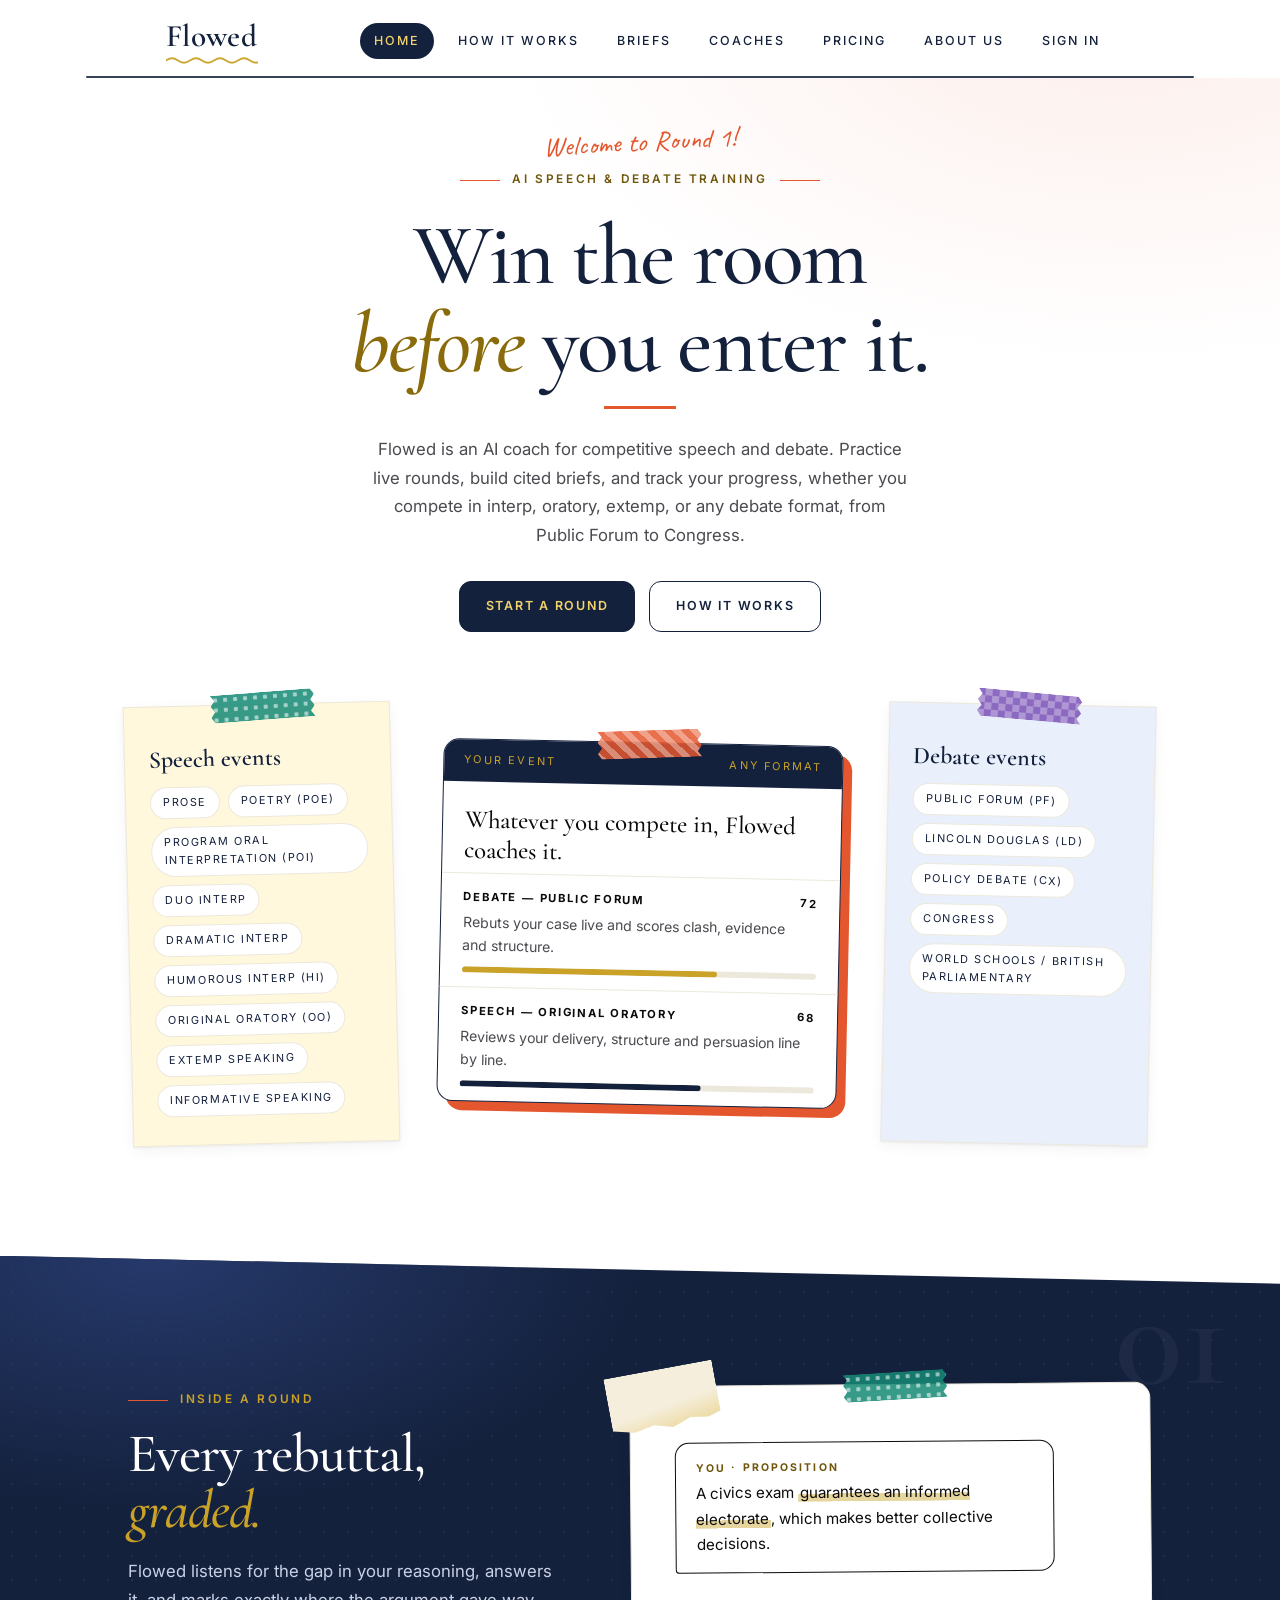
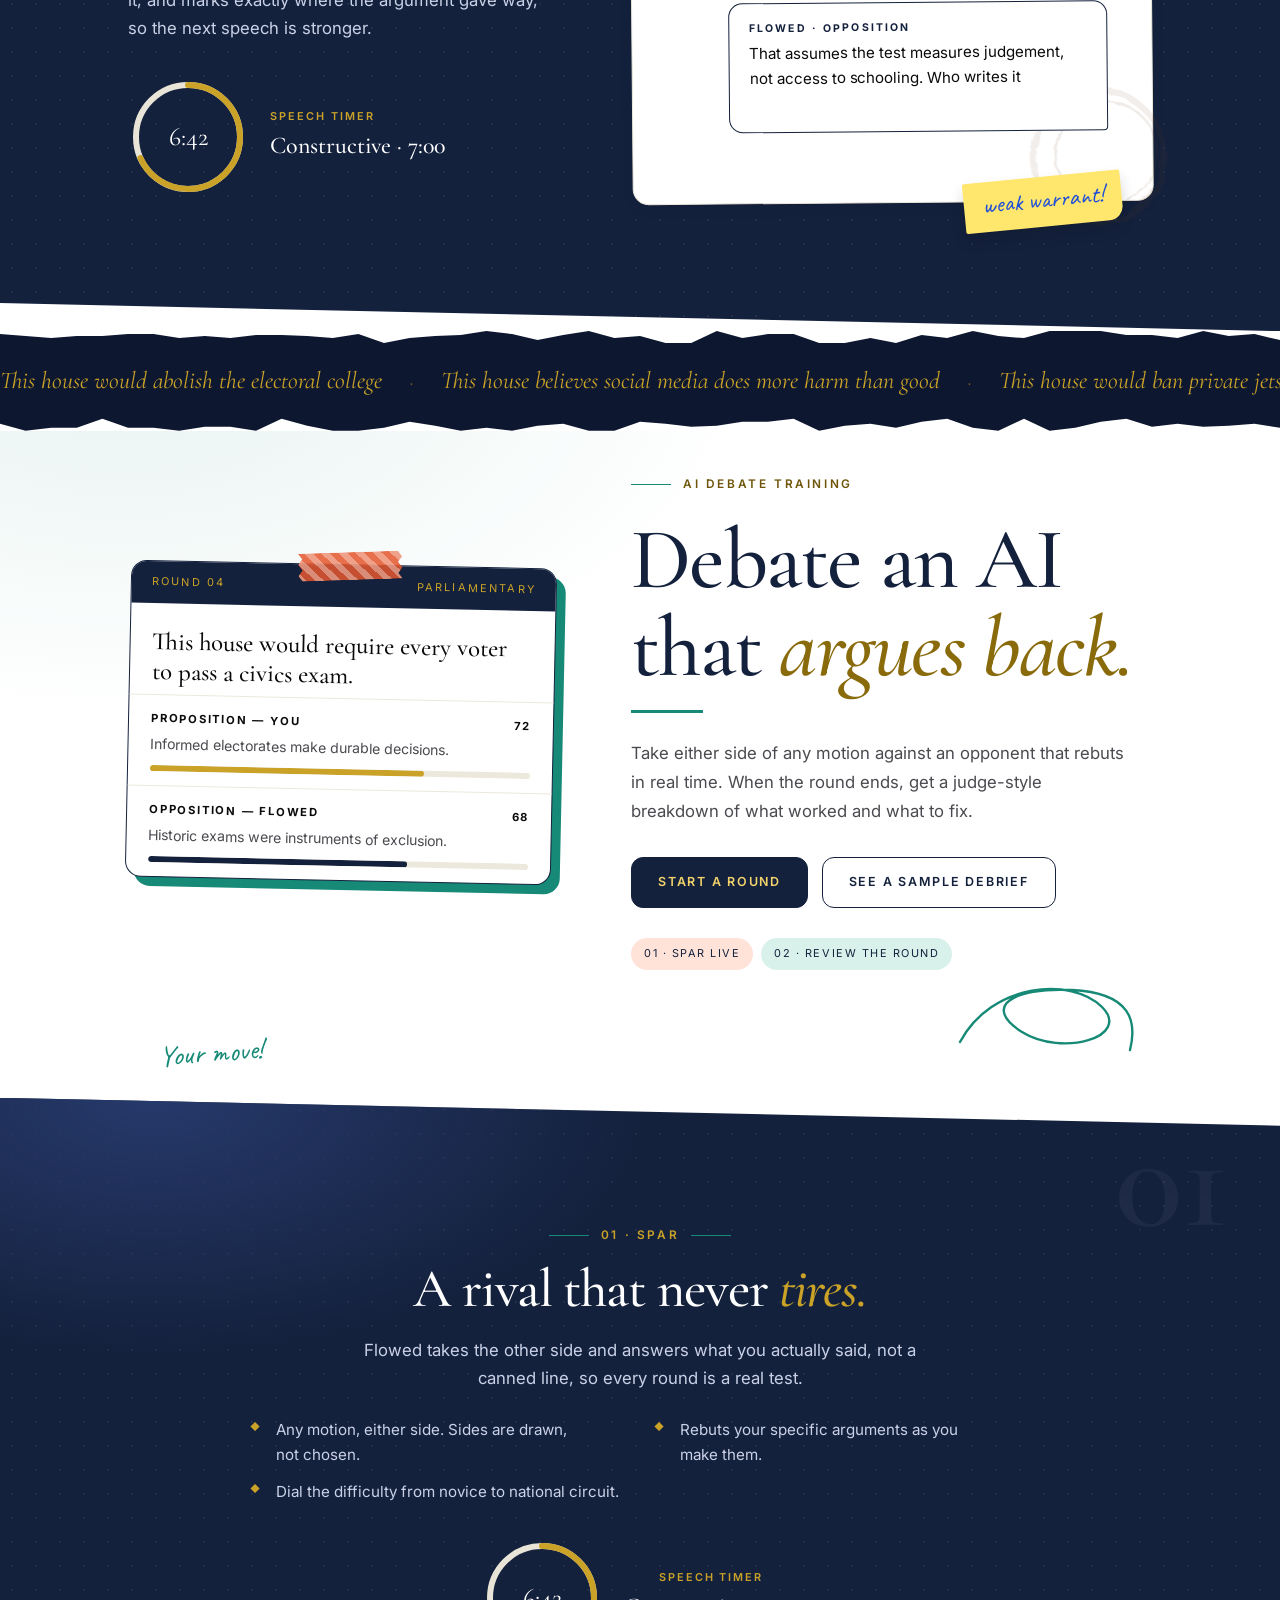
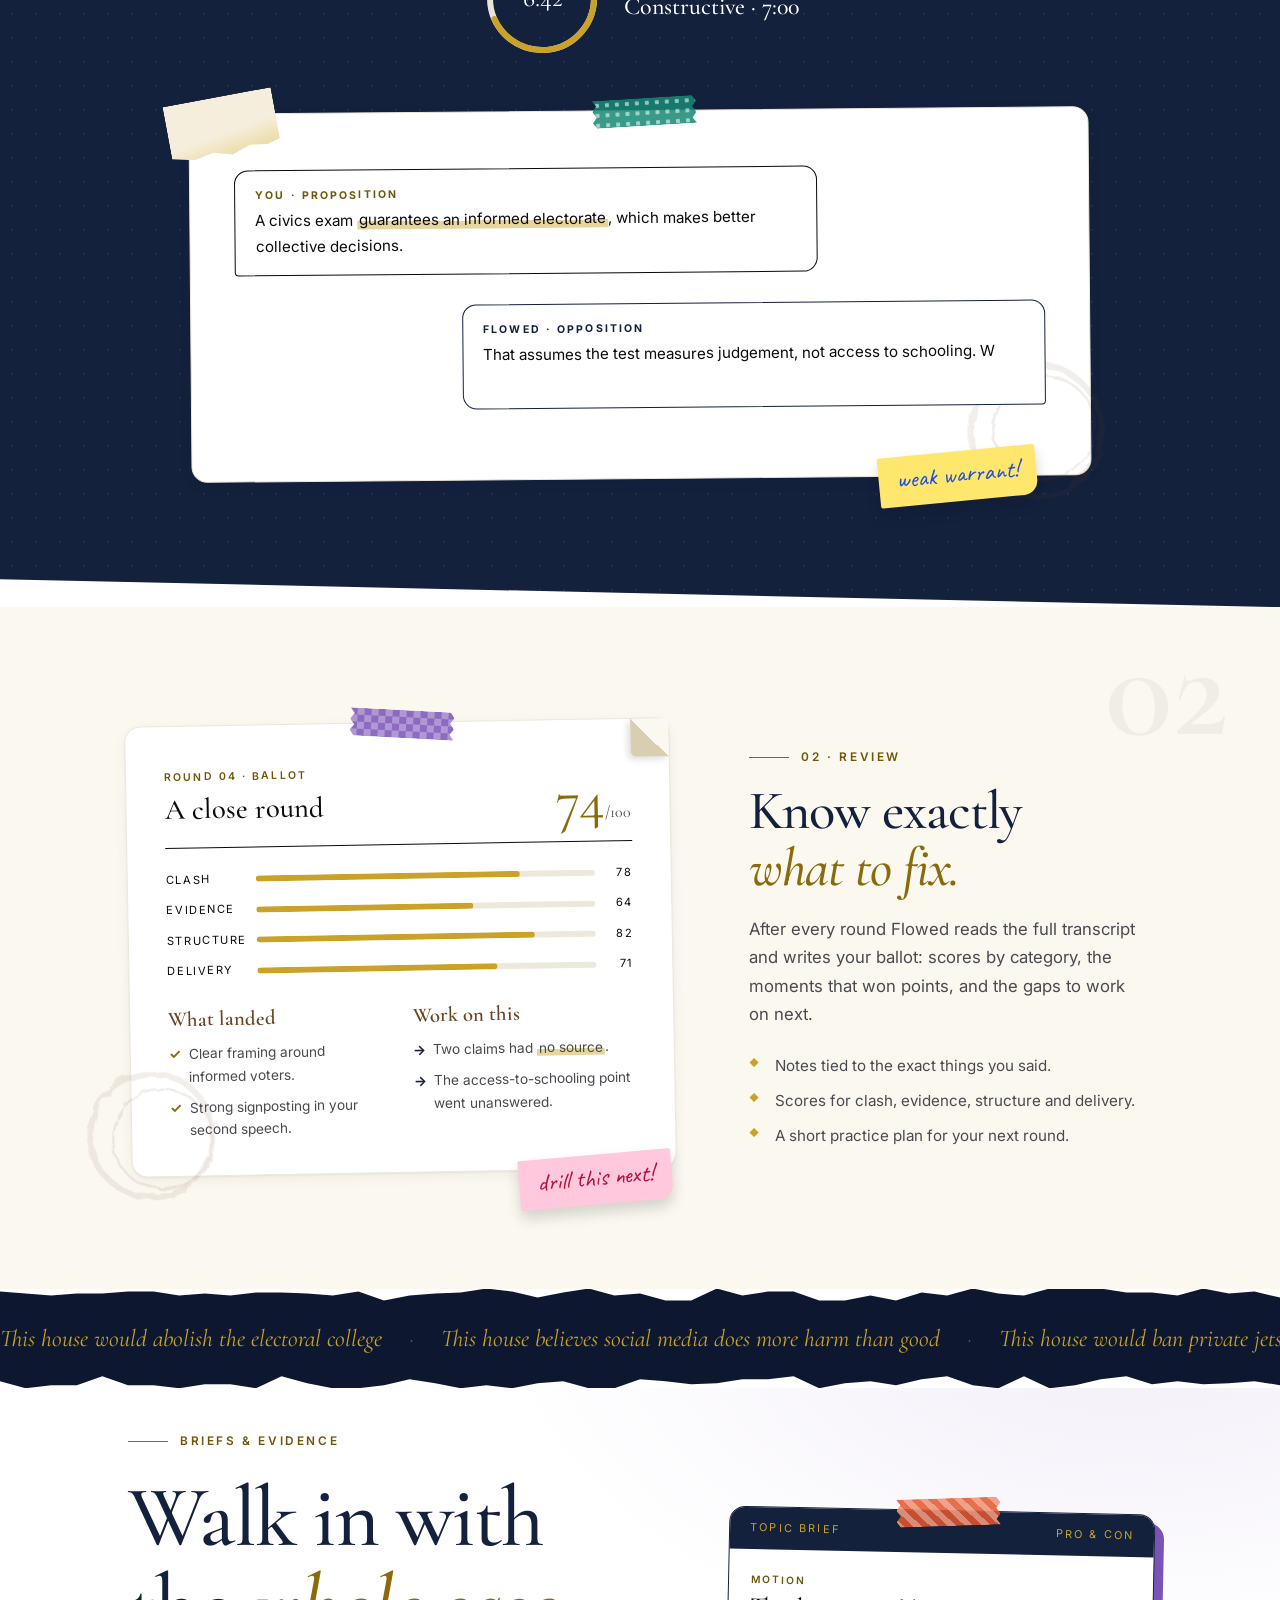
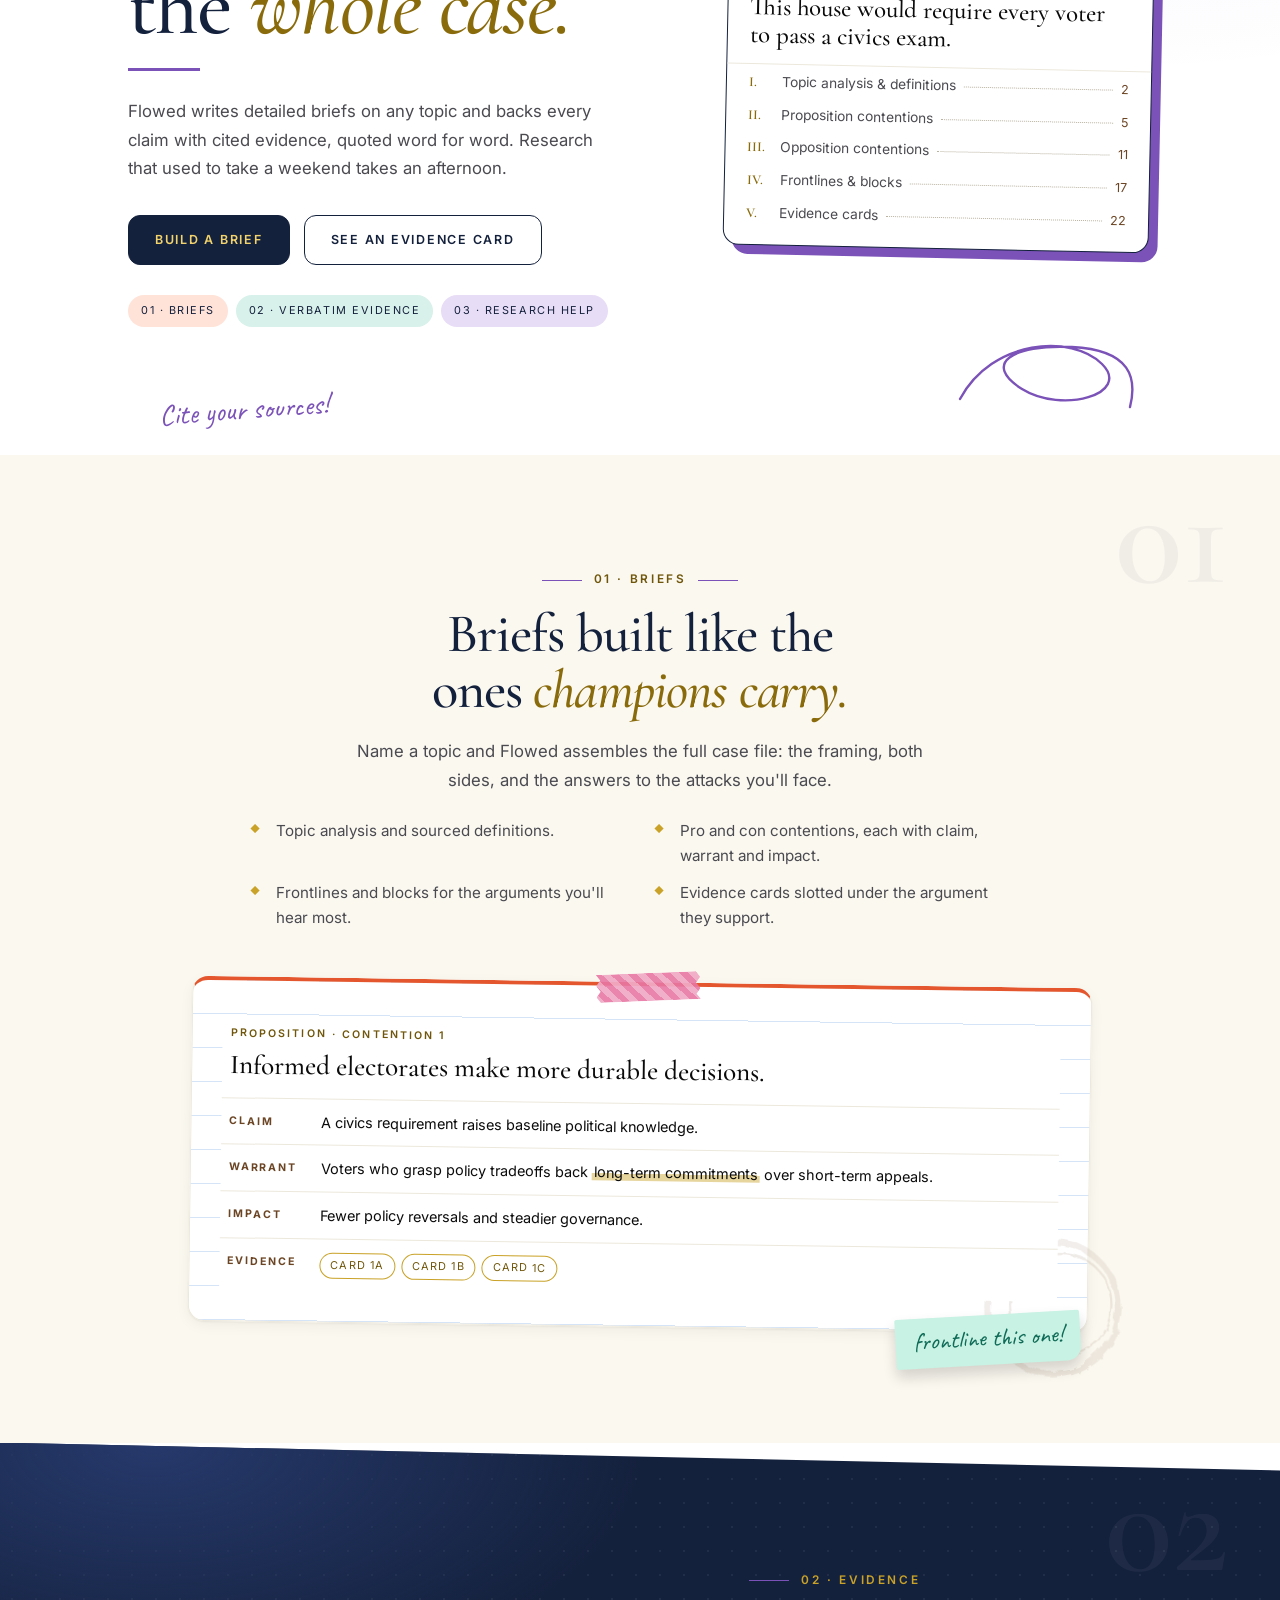
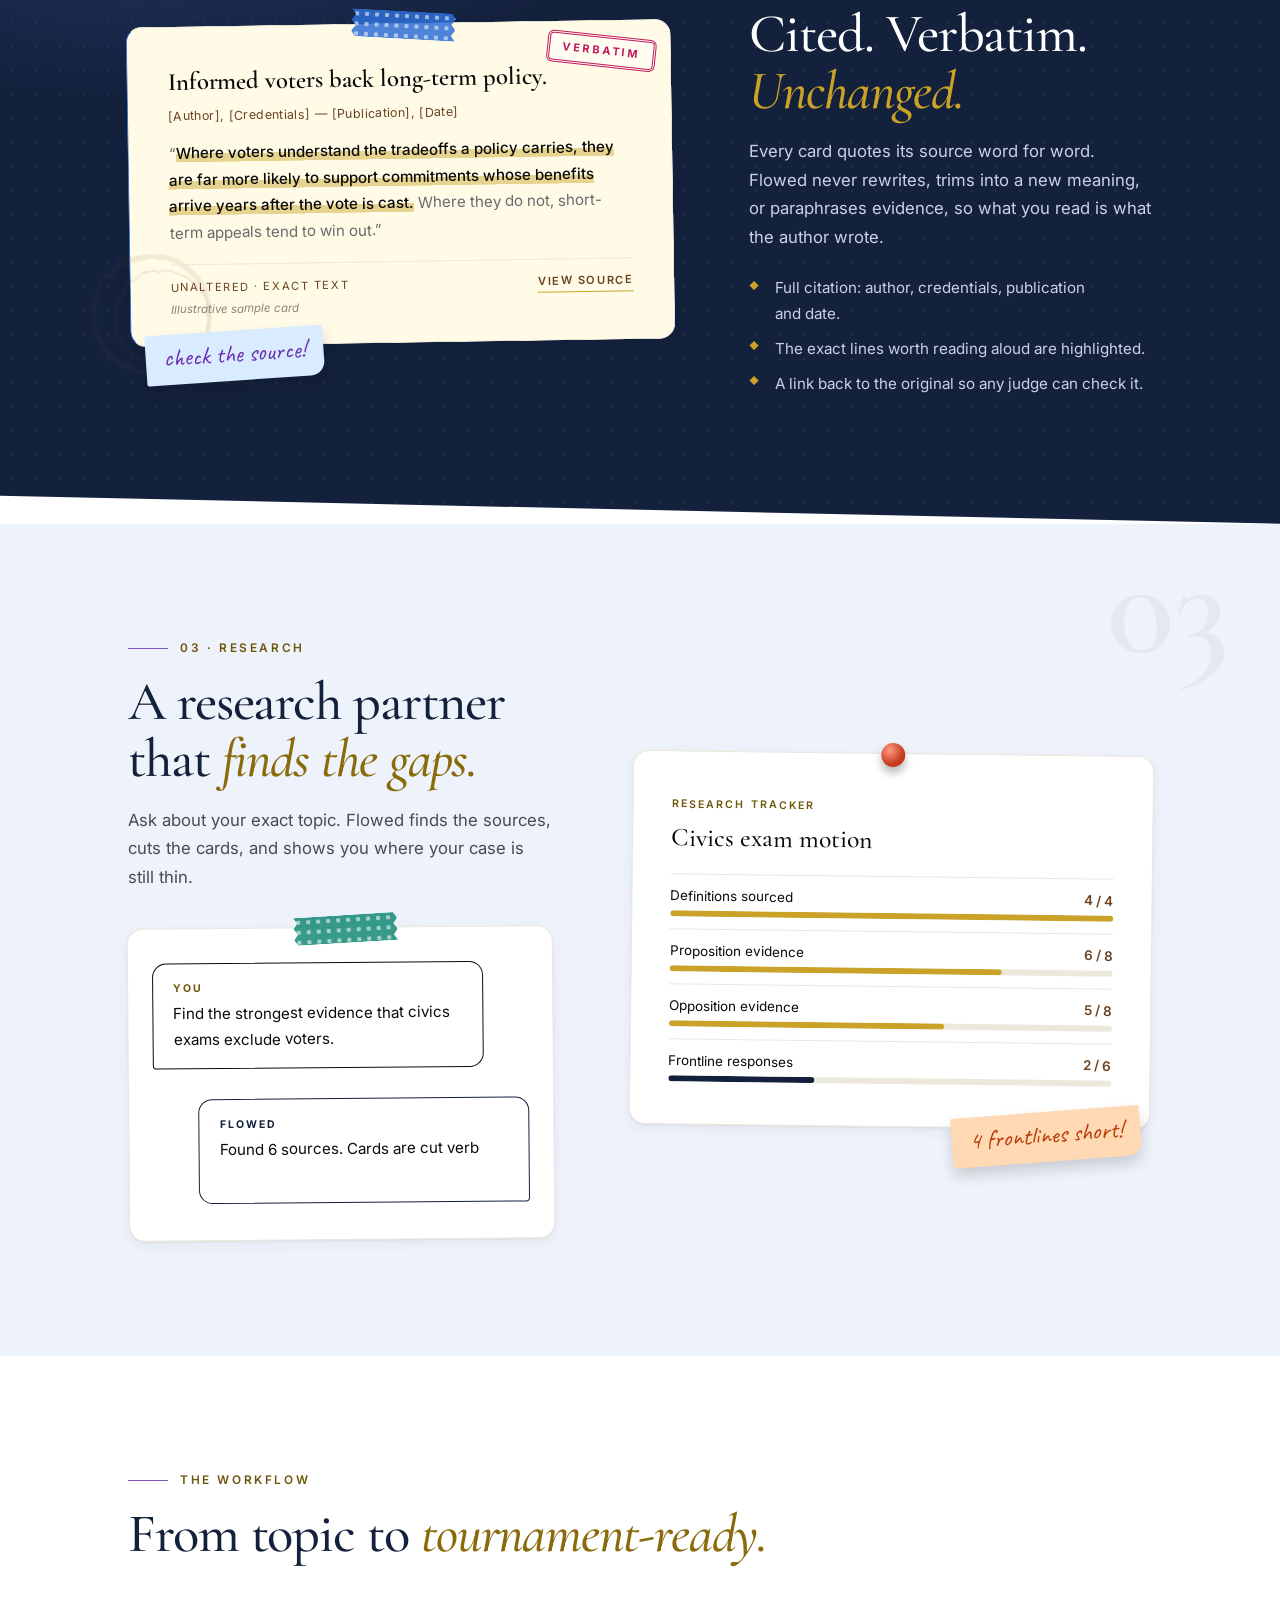
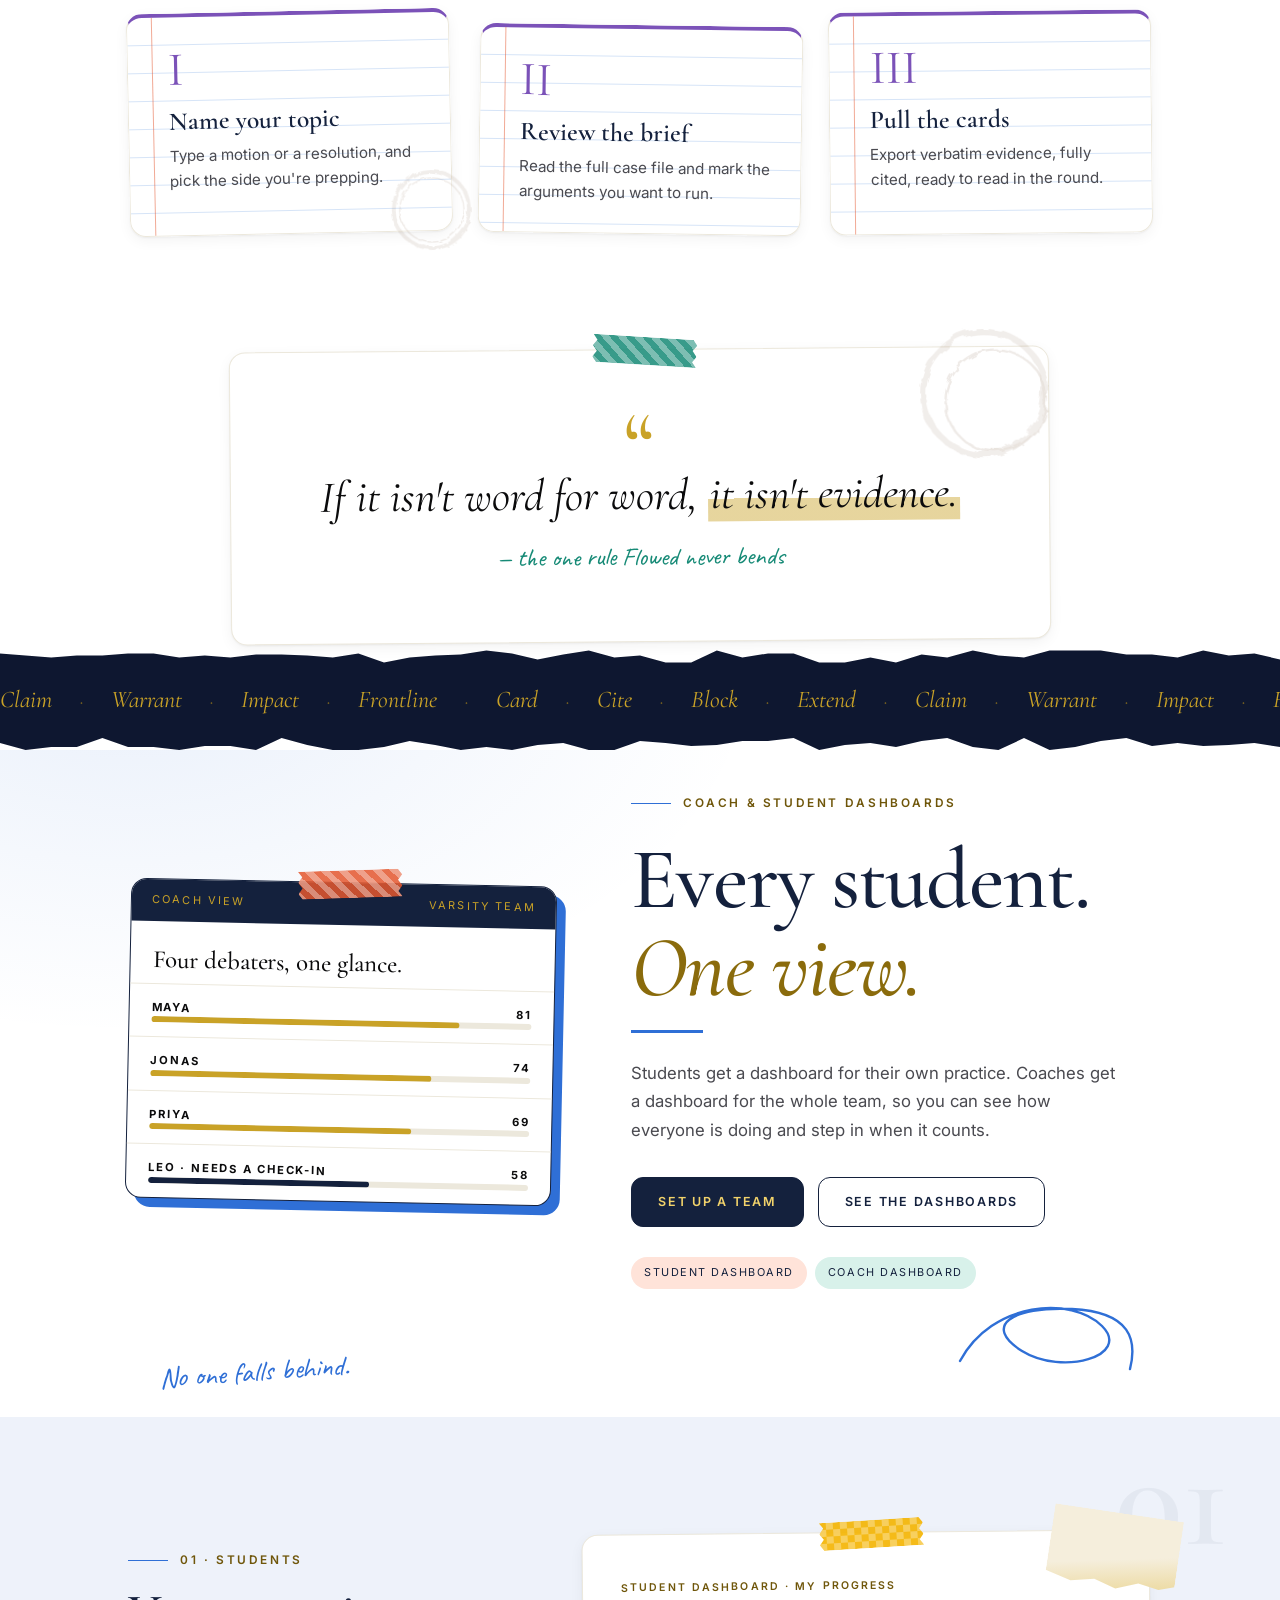
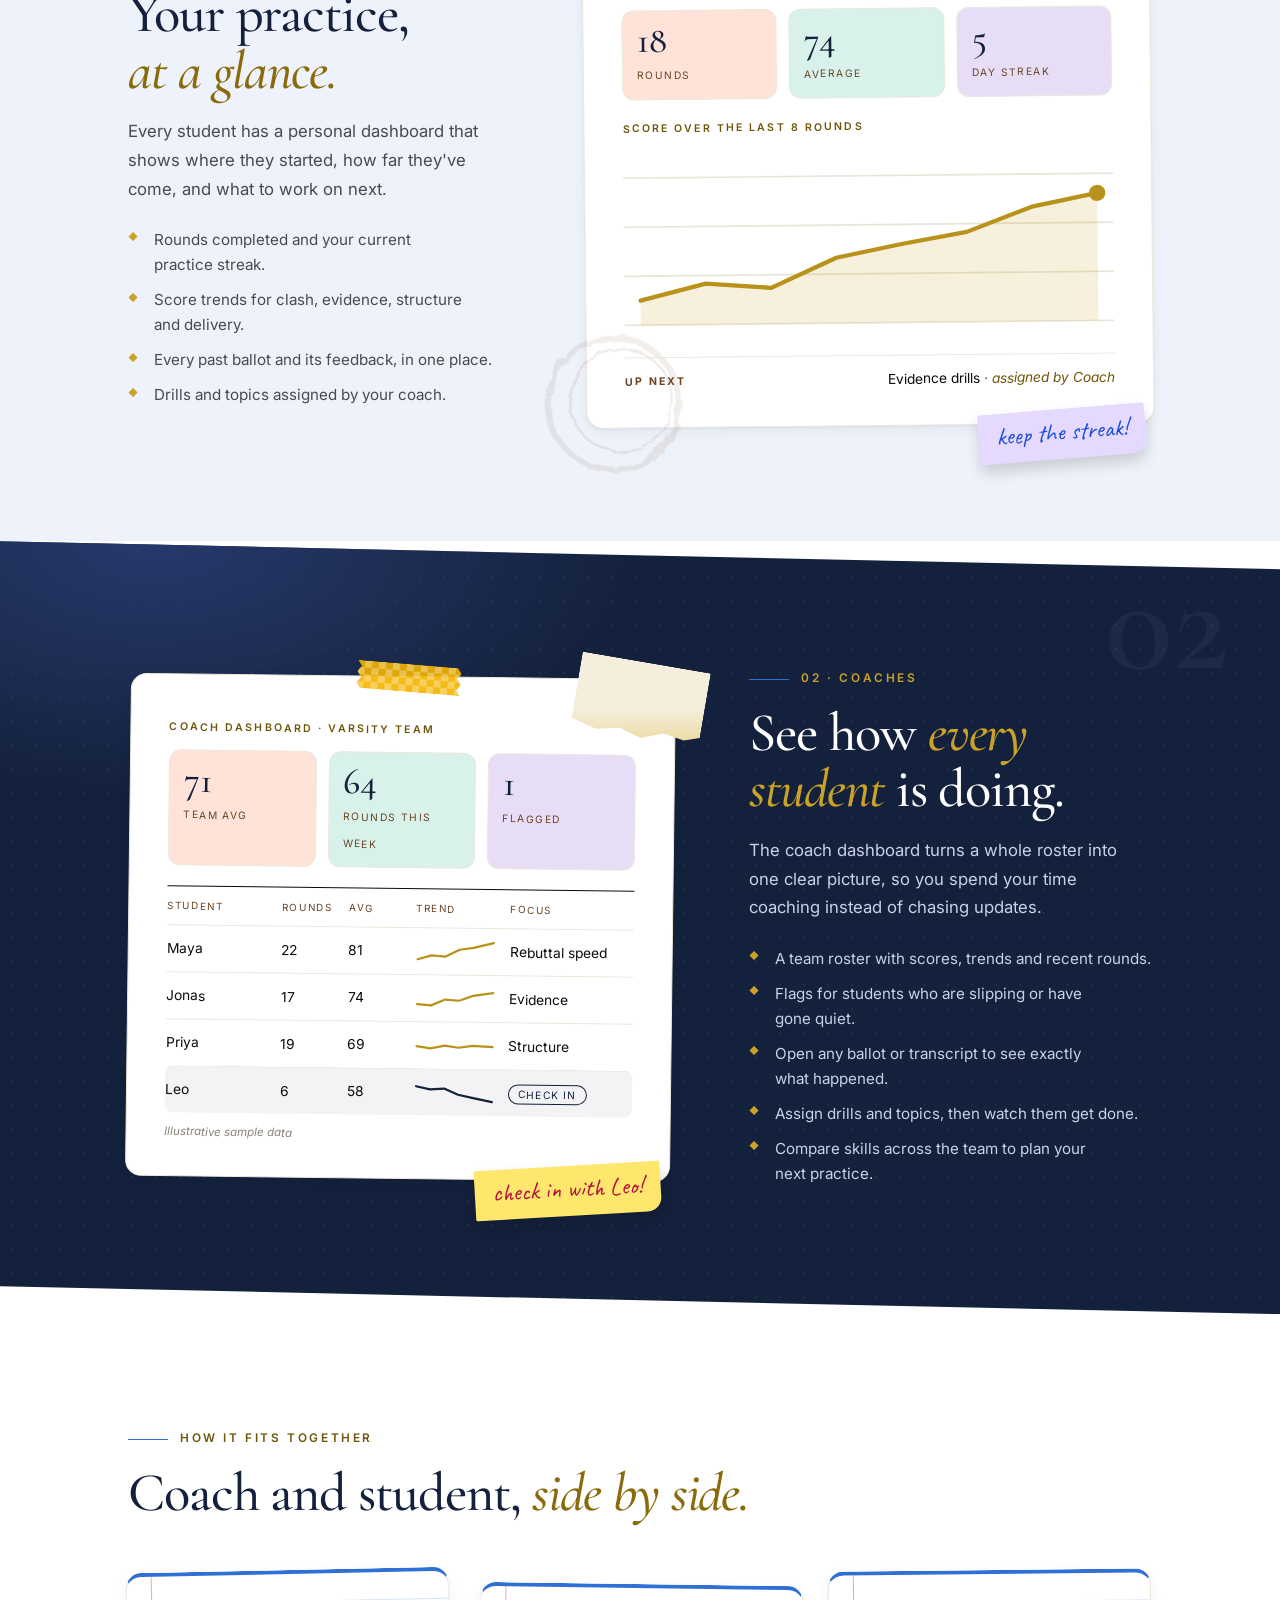
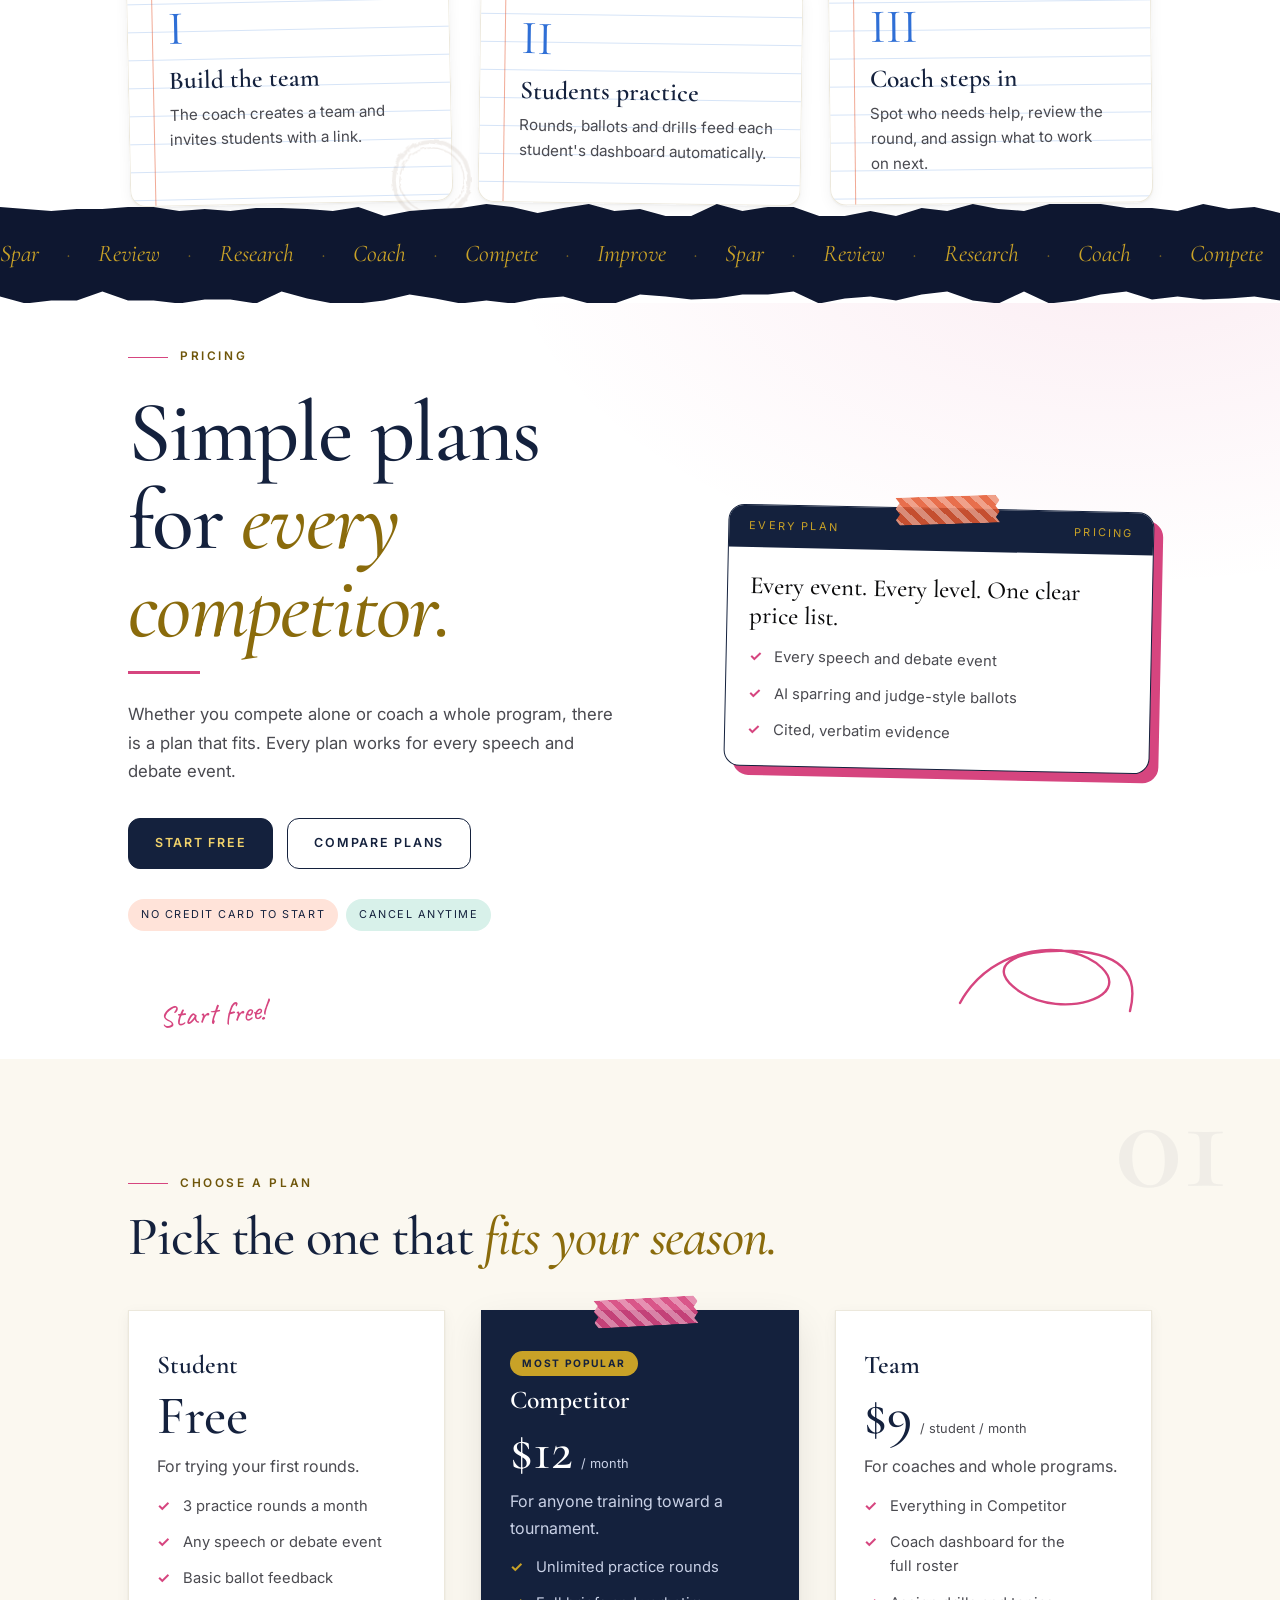
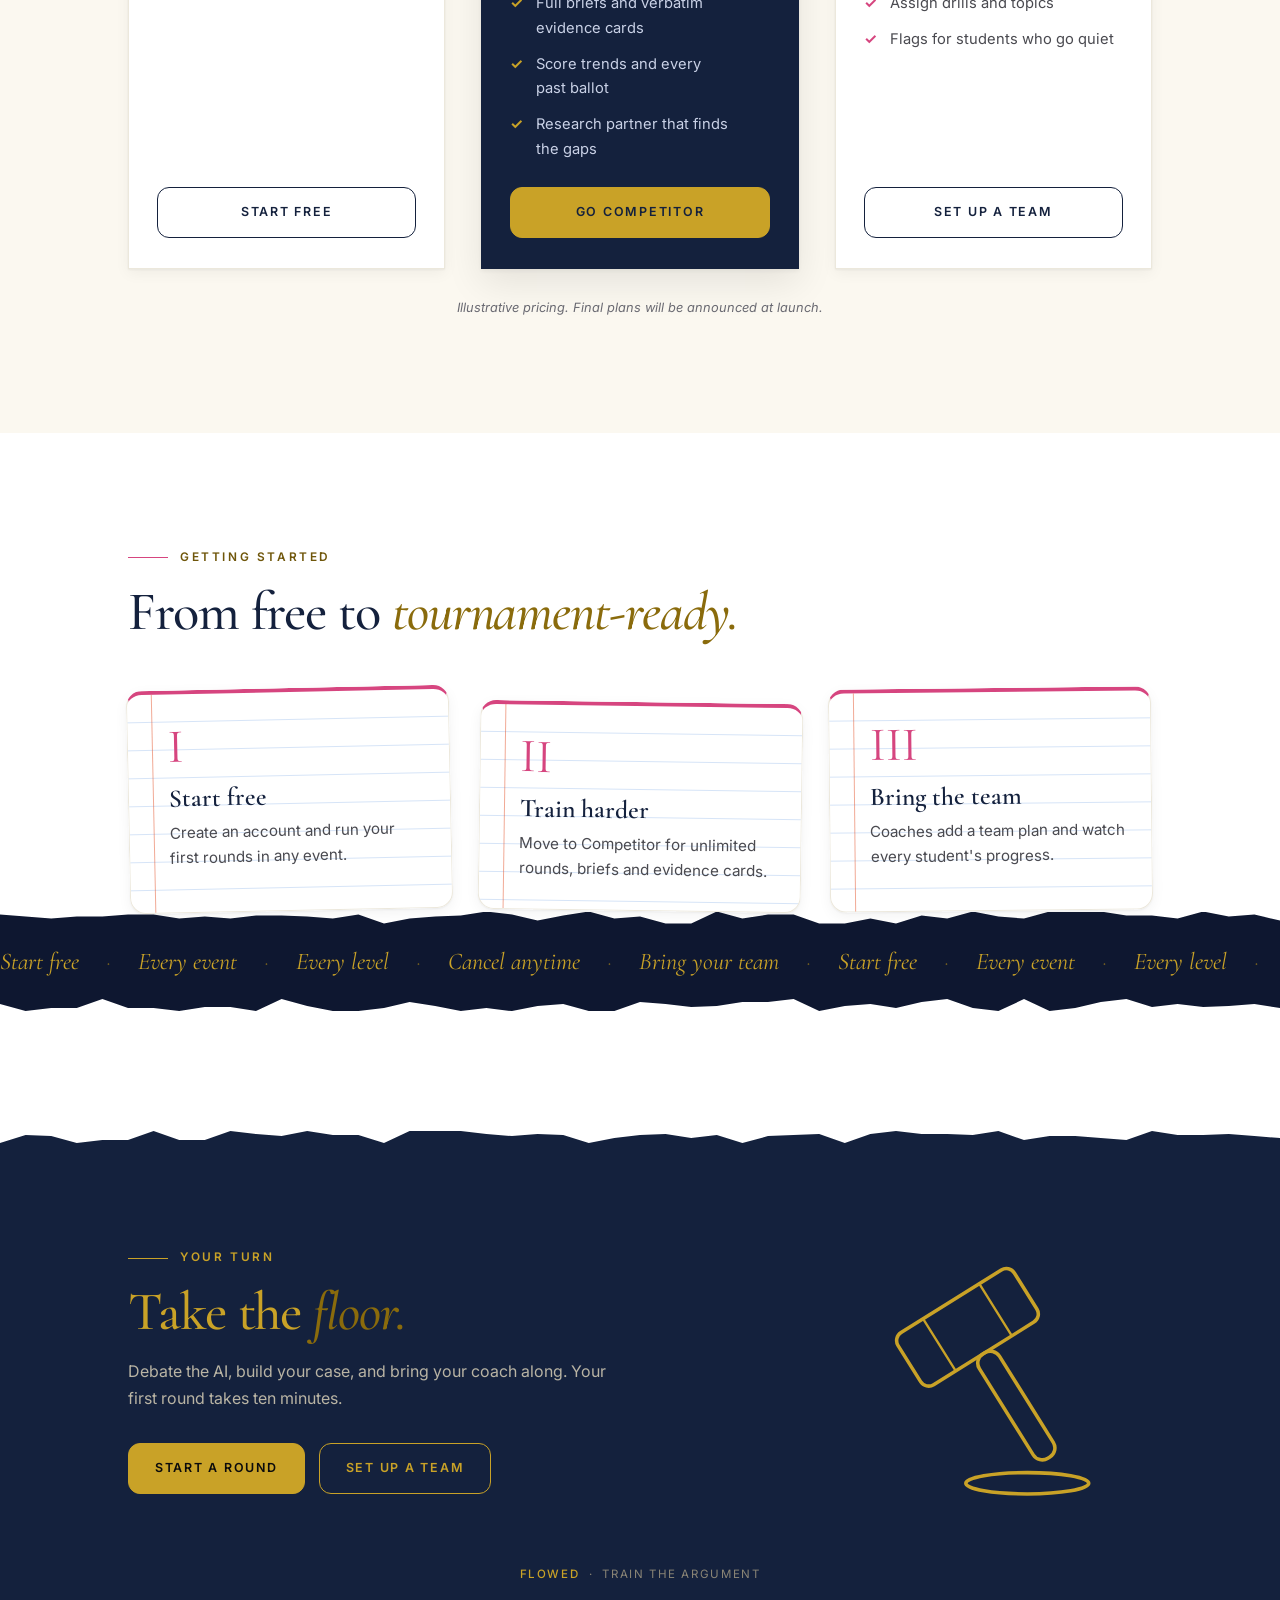
==== commit 37365417: "Rebrand to Flowed and add navy redesign, pricing, about, sign-in and dashboards - Rename Rostrum to " ====
--- a/index.html
+++ b/index.html
@@ -3,48 +3,132 @@
 <head>
 <meta charset="utf-8">
 <meta name="viewport" content="width=device-width, initial-scale=1">
-<title>Rostrum — Train the argument</title>
+<title>Flowed — Train the argument</title>
+<script>try{if(sessionStorage.getItem("flowed.intro")){document.documentElement.classList.add("seen")}else{sessionStorage.setItem("flowed.intro","1")}}catch(e){document.documentElement.classList.add("seen")}</script>
 <link rel="preconnect" href="https://fonts.googleapis.com">
 <link rel="preconnect" href="https://fonts.gstatic.com" crossorigin>
 <link href="https://fonts.googleapis.com/css2?family=Cormorant+Garamond:ital,wght@0,500;0,600;1,500&family=Inter:wght@400;500;600&family=Caveat:wght@600&display=swap" rel="stylesheet">
+<script>document.documentElement.classList.add("js")</script>
 <link rel="stylesheet" href="styles.css">
 </head>
 <body>
 
 <div class="bar-wrap">
   <div class="bar">
-    <a class="brand" href="#home">Rostrum<i>.</i></a>
+    <a class="brand" href="#home" aria-label="Flowed home">
+      <svg class="wordmark" viewBox="0 0 100 40" aria-hidden="true"><text x="0" y="30">Flowed</text></svg>
+    </a>
     <nav id="tabs">
       <a href="#home" data-tab="home" aria-current="page">Home</a>
       <a href="#how" data-tab="how">How it works</a>
       <a href="#page-briefs" data-tab="page-briefs">Briefs</a>
       <a href="#coaches" data-tab="coaches">Coaches</a>
-      <a href="#">Sign in</a>
+      <a href="#pricing" data-tab="pricing">Pricing</a>
+      <a href="about.html">About Us</a>
+      <a href="signin.html">Sign in</a>
     </nav>
   </div>
 </div>
 
 <div class="page" id="home">
+<!-- Hero -->
+<div class="wrap">
+  <section class="hero hero-home">
+    <div class="intro">
+      <p class="hand" aria-hidden="true">Welcome to Round 1!</p>
+      <div class="kicker">AI speech &amp; debate training</div>
+      <h1>Win the room <em>before</em> you enter it.</h1>
+      <p class="lede">Flowed is an AI coach for competitive speech and debate. Practice live rounds, build cited briefs, and track your progress, whether you compete in interp, oratory, extemp, or any debate format, from Public Forum to Congress.</p>
+      <div class="cta">
+        <a class="btn solid" href="signin.html?role=student&amp;mode=signup">Start a round</a>
+        <a class="btn ghost" href="#round">How it works</a>
+      </div>
+    </div>
+
+    <div class="showcase">
+      <div class="evbox speech paper">
+        <span class="tape" aria-hidden="true"></span>
+        <h3>Speech events</h3>
+        <div class="chips"><span>Prose</span><span>Poetry (POE)</span><span>Program Oral Interpretation (POI)</span><span>Duo Interp</span><span>Dramatic Interp</span><span>Humorous Interp (HI)</span><span>Original Oratory (OO)</span><span>Extemp Speaking</span><span>Informative Speaking</span></div>
+      </div>
+
+      <aside class="card paper" aria-label="Sample events">
+          <span class="tape" aria-hidden="true"></span>
+          <header><span>Your event</span><span>Any format</span></header>
+          <div class="motion">Whatever you compete in, Flowed coaches it.</div>
+          <div class="side">
+            <b><span>Debate — Public Forum</span><span>72</span></b>
+            <p>Rebuts your case live and scores clash, evidence and structure.</p>
+            <div class="meter"><span style="width:72%"></span></div>
+          </div>
+          <div class="side opp">
+            <b><span>Speech — Original Oratory</span><span>68</span></b>
+            <p>Reviews your delivery, structure and persuasion line by line.</p>
+            <div class="meter"><span style="width:68%"></span></div>
+          </div>
+      </aside>
+
+      <div class="evbox debate paper">
+        <span class="tape r" aria-hidden="true"></span>
+        <h3>Debate events</h3>
+        <div class="chips"><span>Public Forum (PF)</span><span>Lincoln Douglas (LD)</span><span>Policy Debate (CX)</span><span>Congress</span><span>World Schools / British Parliamentary</span></div>
+      </div>
+    </div>
+  </section>
+</div>
+
+<!-- The round -->
+<section class="block dark" id="round" data-num="01">
+  <div class="wrap round">
+    <div>
+      <div class="kicker">Inside a round</div>
+      <h2>Every rebuttal, <em>graded.</em></h2>
+      <p class="lede">Flowed listens for the gap in your reasoning, answers it, and marks exactly where the argument gave way, so the next speech is stronger.</p>
+      <div class="timer">
+        <svg viewBox="0 0 120 120" aria-hidden="true"><circle cx="60" cy="60" r="52" fill="none" stroke="#E8E4D8" stroke-width="6"/><circle cx="60" cy="60" r="52" fill="none" stroke="#C9A227" stroke-width="6" stroke-linecap="round" stroke-dasharray="327" stroke-dashoffset="104" transform="rotate(-90 60 60)"/><text x="60" y="68" text-anchor="middle" font-family="Cormorant Garamond, serif" font-size="26" fill="#0B0B0C">6:42</text></svg>
+        <div><small>Speech timer</small><strong>Constructive · 7:00</strong></div>
+      </div>
+    </div>
+
+    <div class="stage paper">
+      <span class="tape" aria-hidden="true"></span>
+      <div class="deco wash" aria-hidden="true"></div>
+      <svg class="deco ring" viewBox="0 0 260 260" aria-hidden="true"><g fill="none" stroke="#6B4423" filter="url(#rough)"><circle cx="130" cy="130" r="90" stroke-width="8" opacity=".5"/><circle cx="140" cy="125" r="70" stroke-width="3" opacity=".6"/></g></svg>
+      <div class="bubble"><b>You · Proposition</b>A civics exam <span class="mark">guarantees an informed electorate</span>, which makes better collective decisions.</div>
+      <div class="bubble opp"><b>Flowed · Opposition</b>That assumes the test measures judgement, not access to schooling. Who writes it, and who gets to retake it?</div>
+      <div class="hand" aria-hidden="true"><svg viewBox="0 0 30 40" fill="none" stroke="#6B4423" stroke-width="2.2" stroke-linecap="round"><path d="M4 36C4 18 14 8 26 4M26 4l-10 1M26 4l-3 10"/></svg>weak warrant!</div>
+    </div>
+  </div>
+</section>
+
+
+<!-- Shared SVG filter for hand-drawn ring edges -->
+
+<!-- Motions ticker -->
+<div class="ticker" aria-hidden="true">
+  <div class="track">
+    <span>This house would abolish the electoral college</span><span>This house believes social media does more harm than good</span><span>This house would ban private jets</span><span>This house would make voting compulsory</span><span>This house regrets the rise of remote work</span><span>This house would tax carbon at the border</span>
+    <span>This house would abolish the electoral college</span><span>This house believes social media does more harm than good</span><span>This house would ban private jets</span><span>This house would make voting compulsory</span><span>This house regrets the rise of remote work</span><span>This house would tax carbon at the border</span>
+  </div>
+</div>
+</div>
+
+<div class="page" id="how">
 <!-- Hero -->
 <div class="wrap">
   <section class="hero">
     <svg class="deco scribble" viewBox="0 0 190 90" aria-hidden="true"><path pathLength="1" d="M8 70 C40 10 120 5 150 35 S110 85 70 60 S60 15 120 18 S185 50 178 78" fill="none" stroke="#0B0B0C" stroke-width="2.4" stroke-linecap="round"/></svg>
-    <p class="deco hand" aria-hidden="true">Welcome to Round 1!</p>
+    <p class="deco hand" aria-hidden="true">Your move!</p>
 
     <div>
       <div class="kicker">AI debate training</div>
-      <h1>Win the room <em>before</em> you enter it.</h1>
-      <p class="lede">Spar against an opponent that argues the hard side of any motion, flags every weak warrant, and scores your rebuttals the way a judge would.</p>
+      <h1>Debate an AI that <em>argues back.</em></h1>
+      <p class="lede">Take either side of any motion against an opponent that rebuts in real time. When the round ends, get a judge-style breakdown of what worked and what to fix.</p>
       <div class="cta">
-        <a class="btn solid" href="#">Start a round</a>
-        <a class="btn ghost" href="#method">How it works</a>
-      </div>
-      <div class="evlist">
-        <div class="evlabel">Speech events</div>
-        <div class="chips"><span>Prose</span><span>Poetry (POE)</span><span>Program Oral Interpretation (POI)</span><span>Duo Interp</span><span>Dramatic Interp</span><span>Humorous Interp (HI)</span><span>Original Oratory (OO)</span><span>Extemp Speaking</span><span>Informative Speaking</span></div>
-        <div class="evlabel">Debate events</div>
-        <div class="chips"><span>Public Forum (PF)</span><span>Lincoln Douglas (LD)</span><span>Policy Debate (CX)</span><span>Congress</span><span>World Schools / British Parliamentary</span></div>
-      </div>
+        <a class="btn solid" href="signin.html?role=student&amp;mode=signup">Start a round</a>
+        <a class="btn ghost" href="#analysis">See a sample debrief</a>
+      </div>
+      <div class="chips"><span>01 · Spar live</span><span>02 · Review the round</span></div>
     </div>
 
     <aside class="card paper" aria-label="Sample round">
@@ -57,7 +141,7 @@
         <div class="meter"><span style="width:72%"></span></div>
       </div>
       <div class="side opp">
-        <b><span>Opposition — Rostrum</span><span>68</span></b>
+        <b><span>Opposition — Flowed</span><span>68</span></b>
         <p>Historic exams were instruments of exclusion.</p>
         <div class="meter"><span style="width:68%"></span></div>
       </div>
@@ -65,85 +149,13 @@
   </section>
 </div>
 
-<!-- The round -->
-<section class="block" id="round">
-  <div class="wrap round">
-    <div>
-      <div class="kicker">Inside a round</div>
-      <h2>Every rebuttal, <em>graded.</em></h2>
-      <p class="lede">Rostrum listens for the gap in your reasoning, answers it, and marks exactly where the argument gave way, so the next speech is stronger.</p>
-      <div class="timer">
-        <svg viewBox="0 0 120 120" aria-hidden="true"><circle cx="60" cy="60" r="52" fill="none" stroke="#E8E4D8" stroke-width="6"/><circle cx="60" cy="60" r="52" fill="none" stroke="#C9A227" stroke-width="6" stroke-linecap="round" stroke-dasharray="327" stroke-dashoffset="104" transform="rotate(-90 60 60)"/><text x="60" y="68" text-anchor="middle" font-family="Cormorant Garamond, serif" font-size="26" fill="#0B0B0C">6:42</text></svg>
-        <div><small>Speech timer</small><strong>Constructive · 7:00</strong></div>
-      </div>
-    </div>
-
-    <div class="stage paper">
-      <span class="tape" aria-hidden="true"></span>
-      <div class="deco wash" aria-hidden="true"></div>
-      <svg class="deco ring" viewBox="0 0 260 260" aria-hidden="true"><g fill="none" stroke="#6B4423" filter="url(#rough)"><circle cx="130" cy="130" r="90" stroke-width="8" opacity=".5"/><circle cx="140" cy="125" r="70" stroke-width="3" opacity=".6"/></g></svg>
-      <div class="bubble"><b>You · Proposition</b>A civics exam <span class="mark">guarantees an informed electorate</span>, which makes better collective decisions.</div>
-      <div class="bubble opp"><b>Rostrum · Opposition</b>That assumes the test measures judgement, not access to schooling. Who writes it, and who gets to retake it?</div>
-      <div class="hand" aria-hidden="true"><svg viewBox="0 0 30 40" fill="none" stroke="#6B4423" stroke-width="2.2" stroke-linecap="round"><path d="M4 36C4 18 14 8 26 4M26 4l-10 1M26 4l-3 10"/></svg>weak warrant!</div>
-    </div>
-  </div>
-</section>
-
-
-<!-- Shared SVG filter for hand-drawn ring edges -->
-
-<!-- Motions ticker -->
-<div class="ticker" aria-hidden="true">
-  <div class="track">
-    <span>This house would abolish the electoral college</span><span>This house believes social media does more harm than good</span><span>This house would ban private jets</span><span>This house would make voting compulsory</span><span>This house regrets the rise of remote work</span><span>This house would tax carbon at the border</span>
-    <span>This house would abolish the electoral college</span><span>This house believes social media does more harm than good</span><span>This house would ban private jets</span><span>This house would make voting compulsory</span><span>This house regrets the rise of remote work</span><span>This house would tax carbon at the border</span>
-  </div>
-</div>
-</div>
-
-<div class="page" id="how">
-<!-- Hero -->
-<div class="wrap">
-  <section class="hero">
-    <svg class="deco scribble" viewBox="0 0 190 90" aria-hidden="true"><path pathLength="1" d="M8 70 C40 10 120 5 150 35 S110 85 70 60 S60 15 120 18 S185 50 178 78" fill="none" stroke="#0B0B0C" stroke-width="2.4" stroke-linecap="round"/></svg>
-    <p class="deco hand" aria-hidden="true">Welcome to Round 1!</p>
-
-    <div>
-      <div class="kicker">AI debate training</div>
-      <h1>Debate an AI that <em>argues back.</em></h1>
-      <p class="lede">Take either side of any motion against an opponent that rebuts in real time. When the round ends, get a judge-style breakdown of what worked and what to fix.</p>
-      <div class="cta">
-        <a class="btn solid" href="#">Start a round</a>
-        <a class="btn ghost" href="#analysis">See a sample debrief</a>
-      </div>
-      <div class="chips"><span>01 · Spar live</span><span>02 · Review the round</span></div>
-    </div>
-
-    <aside class="card paper" aria-label="Sample round">
-      <span class="tape" aria-hidden="true"></span>
-      <header><span>Round 04</span><span>Parliamentary</span></header>
-      <div class="motion">This house would require every voter to pass a civics exam.</div>
-      <div class="side">
-        <b><span>Proposition — You</span><span>72</span></b>
-        <p>Informed electorates make durable decisions.</p>
-        <div class="meter"><span style="width:72%"></span></div>
-      </div>
-      <div class="side opp">
-        <b><span>Opposition — Rostrum</span><span>68</span></b>
-        <p>Historic exams were instruments of exclusion.</p>
-        <div class="meter"><span style="width:68%"></span></div>
-      </div>
-    </aside>
-  </section>
-</div>
-
 <!-- 1 · Debate the AI -->
-<section class="block" id="debate">
-  <div class="wrap round">
+<section class="block dark" id="debate" data-num="01">
+  <div class="wrap round stack">
     <div>
       <div class="kicker">01 · Spar</div>
       <h2>A rival that never <em>tires.</em></h2>
-      <p class="lede">Rostrum takes the other side and answers what you actually said, not a canned line, so every round is a real test.</p>
+      <p class="lede">Flowed takes the other side and answers what you actually said, not a canned line, so every round is a real test.</p>
       <ul class="points">
         <li>Any motion, either side. Sides are drawn, not chosen.</li>
         <li>Rebuts your specific arguments as you make them.</li>
@@ -160,19 +172,19 @@
       <div class="deco wash" aria-hidden="true"></div>
       <svg class="deco ring" viewBox="0 0 260 260" aria-hidden="true"><g fill="none" stroke="#6B4423" filter="url(#rough)"><circle cx="130" cy="130" r="90" stroke-width="8" opacity=".5"/><circle cx="140" cy="125" r="70" stroke-width="3" opacity=".6"/></g></svg>
       <div class="bubble"><b>You · Proposition</b>A civics exam <span class="mark">guarantees an informed electorate</span>, which makes better collective decisions.</div>
-      <div class="bubble opp"><b>Rostrum · Opposition</b>That assumes the test measures judgement, not access to schooling. Who writes it, and who gets to retake it?</div>
+      <div class="bubble opp"><b>Flowed · Opposition</b>That assumes the test measures judgement, not access to schooling. Who writes it, and who gets to retake it?</div>
       <div class="hand" aria-hidden="true"><svg viewBox="0 0 30 40" fill="none" stroke="#6B4423" stroke-width="2.2" stroke-linecap="round"><path d="M4 36C4 18 14 8 26 4M26 4l-10 1M26 4l-3 10"/></svg>weak warrant!</div>
     </div>
   </div>
 </section>
 
 <!-- 2 · Round analysis -->
-<section class="block" id="analysis">
+<section class="block cream" id="analysis" data-num="02">
   <div class="wrap round flip">
     <div>
       <div class="kicker">02 · Review</div>
       <h2>Know exactly <em>what to fix.</em></h2>
-      <p class="lede">After every round Rostrum reads the full transcript and writes your ballot: scores by category, the moments that won points, and the gaps to work on next.</p>
+      <p class="lede">After every round Flowed reads the full transcript and writes your ballot: scores by category, the moments that won points, and the gaps to work on next.</p>
       <ul class="points">
         <li>Notes tied to the exact things you said.</li>
         <li>Scores for clash, evidence, structure and delivery.</li>
@@ -225,9 +237,9 @@
     <div>
       <div class="kicker">Briefs &amp; evidence</div>
       <h1>Walk in with the <em>whole case.</em></h1>
-      <p class="lede">Rostrum writes detailed briefs on any topic and backs every claim with cited evidence, quoted word for word. Research that used to take a weekend takes an afternoon.</p>
+      <p class="lede">Flowed writes detailed briefs on any topic and backs every claim with cited evidence, quoted word for word. Research that used to take a weekend takes an afternoon.</p>
       <div class="cta">
-        <a class="btn solid" href="#">Build a brief</a>
+        <a class="btn solid" href="signin.html?role=student&amp;mode=signup">Build a brief</a>
         <a class="btn ghost" href="#evidence">See an evidence card</a>
       </div>
       <div class="chips"><span>01 · Briefs</span><span>02 · Verbatim evidence</span><span>03 · Research help</span></div>
@@ -249,12 +261,12 @@
 </div>
 
 <!-- 1 · Briefs -->
-<section class="block" id="briefs">
-  <div class="wrap round">
+<section class="block cream" id="briefs" data-num="01">
+  <div class="wrap round stack">
     <div>
       <div class="kicker">01 · Briefs</div>
       <h2>Briefs built like the ones <em>champions carry.</em></h2>
-      <p class="lede">Name a topic and Rostrum assembles the full case file: the framing, both sides, and the answers to the attacks you'll face.</p>
+      <p class="lede">Name a topic and Flowed assembles the full case file: the framing, both sides, and the answers to the attacks you'll face.</p>
       <ul class="points">
         <li>Topic analysis and sourced definitions.</li>
         <li>Pro and con contentions, each with claim, warrant and impact.</li>
@@ -279,12 +291,12 @@
 </section>
 
 <!-- 2 · Evidence -->
-<section class="block" id="evidence">
+<section class="block dark" id="evidence" data-num="02">
   <div class="wrap round flip">
     <div>
       <div class="kicker">02 · Evidence</div>
       <h2>Cited. Verbatim. <em>Unchanged.</em></h2>
-      <p class="lede">Every card quotes its source word for word. Rostrum never rewrites, trims into a new meaning, or paraphrases evidence, so what you read is what the author wrote.</p>
+      <p class="lede">Every card quotes its source word for word. Flowed never rewrites, trims into a new meaning, or paraphrases evidence, so what you read is what the author wrote.</p>
       <ul class="points">
         <li>Full citation: author, credentials, publication and date.</li>
         <li>The exact lines worth reading aloud are highlighted.</li>
@@ -307,16 +319,16 @@
 </section>
 
 <!-- 3 · Research -->
-<section class="block" id="research">
+<section class="block tint" id="research" data-num="03">
   <div class="wrap round">
     <div>
       <div class="kicker">03 · Research</div>
       <h2>A research partner that <em>finds the gaps.</em></h2>
-      <p class="lede">Ask about your exact topic. Rostrum finds the sources, cuts the cards, and shows you where your case is still thin.</p>
+      <p class="lede">Ask about your exact topic. Flowed finds the sources, cuts the cards, and shows you where your case is still thin.</p>
       <div class="stage paper" style="padding:34px 24px 6px;margin-top:26px">
         <span class="tape" aria-hidden="true"></span>
         <div class="bubble"><b>You</b>Find the strongest evidence that civics exams exclude voters.</div>
-        <div class="bubble opp"><b>Rostrum</b>Found 6 sources. Cards are cut verbatim below, ranked by strength.</div>
+        <div class="bubble opp"><b>Flowed</b>Found 6 sources. Cards are cut verbatim below, ranked by strength.</div>
       </div>
     </div>
 
@@ -355,7 +367,7 @@
       <svg class="deco ring" viewBox="0 0 260 260" aria-hidden="true"><g fill="none" stroke="#6B4423" filter="url(#rough)"><circle cx="110" cy="110" r="80" stroke-width="8" opacity=".5"/><circle cx="125" cy="120" r="66" stroke-width="3" opacity=".6"/></g></svg>
       <span class="qmark">“</span>
       <q>If it isn't word for word, <span class="mark">it isn't evidence.</span></q>
-      <span class="hand">— the one rule Rostrum never bends</span>
+      <span class="hand">— the one rule Flowed never bends</span>
     </div>
   </div>
 </section>
@@ -382,7 +394,7 @@
       <h1>Every student. <em>One view.</em></h1>
       <p class="lede">Students get a dashboard for their own practice. Coaches get a dashboard for the whole team, so you can see how everyone is doing and step in when it counts.</p>
       <div class="cta">
-        <a class="btn solid" href="#">Set up a team</a>
+        <a class="btn solid" href="signin.html?role=coach&amp;mode=signup">Set up a team</a>
         <a class="btn ghost" href="#student-view">See the dashboards</a>
       </div>
       <div class="chips"><span>Student dashboard</span><span>Coach dashboard</span></div>
@@ -401,7 +413,7 @@
 </div>
 
 <!-- 1 · Student dashboard -->
-<section class="block" id="student-view">
+<section class="block tint" id="student-view" data-num="01">
   <div class="wrap round">
     <div>
       <div class="kicker">01 · Students</div>
@@ -441,7 +453,7 @@
 </section>
 
 <!-- 2 · Coach dashboard -->
-<section class="block" id="coach-view">
+<section class="block dark" id="coach-view" data-num="02">
   <div class="wrap round flip">
     <div>
       <div class="kicker">02 · Coaches</div>
@@ -491,6 +503,93 @@
   </div>
 </section>
 
+<!-- Ticker -->
+<div class="ticker" aria-hidden="true">
+  <div class="track">
+    <span>Spar</span><span>Review</span><span>Research</span><span>Coach</span><span>Compete</span><span>Improve</span>
+    <span>Spar</span><span>Review</span><span>Research</span><span>Coach</span><span>Compete</span><span>Improve</span>
+  </div>
+</div>
+</div>
+
+<div class="page" id="pricing">
+<div class="wrap">
+  <section class="hero">
+    <svg class="deco scribble" viewBox="0 0 190 90" aria-hidden="true"><path pathLength="1" d="M8 70 C40 10 120 5 150 35 S110 85 70 60 S60 15 120 18 S185 50 178 78" fill="none" stroke="#0B0B0C" stroke-width="2.4" stroke-linecap="round"/></svg>
+    <p class="deco hand" aria-hidden="true">Start free!</p>
+
+    <div>
+      <div class="kicker">Pricing</div>
+      <h1>Simple plans for <em>every competitor.</em></h1>
+      <p class="lede">Whether you compete alone or coach a whole program, there is a plan that fits. Every plan works for every speech and debate event.</p>
+      <div class="cta">
+        <a class="btn solid" href="signin.html?role=student&amp;mode=signup">Start free</a>
+        <a class="btn ghost" href="#plans">Compare plans</a>
+      </div>
+      <div class="chips"><span>No credit card to start</span><span>Cancel anytime</span></div>
+    </div>
+
+    <aside class="card paper" aria-label="What every plan includes">
+      <span class="tape" aria-hidden="true"></span>
+      <header><span>Every plan</span><span>Pricing</span></header>
+      <div class="motion">Every event. Every level. One clear price list.</div>
+      <ul class="incl"><li>Every speech and debate event</li><li>AI sparring and judge-style ballots</li><li>Cited, verbatim evidence</li></ul>
+    </aside>
+  </section>
+</div>
+
+<section class="block cream" id="plans" data-num="01">
+  <div class="wrap">
+    <div class="kicker">Choose a plan</div>
+    <h2>Pick the one that <em>fits your season.</em></h2>
+    <div class="plans">
+      <div class="plan paper">
+        <h3>Student</h3>
+        <div class="price"><strong>Free</strong><span></span></div>
+        <p>For trying your first rounds.</p>
+        <ul class="incl"><li>3 practice rounds a month</li><li>Any speech or debate event</li><li>Basic ballot feedback</li></ul>
+        <a class="btn ghost" href="signin.html?role=student&amp;mode=signup">Start free</a>
+      </div>
+      <div class="plan paper featured"><span class="tape" aria-hidden="true"></span>
+        <span class="ribbon">Most popular</span><h3>Competitor</h3>
+        <div class="price"><strong>$12</strong><span>/ month</span></div>
+        <p>For anyone training toward a tournament.</p>
+        <ul class="incl"><li>Unlimited practice rounds</li><li>Full briefs and verbatim evidence cards</li><li>Score trends and every past ballot</li><li>Research partner that finds the gaps</li></ul>
+        <a class="btn solid" href="signin.html?role=student&amp;mode=signup">Go Competitor</a>
+      </div>
+      <div class="plan paper">
+        <h3>Team</h3>
+        <div class="price"><strong>$9</strong><span>/ student / month</span></div>
+        <p>For coaches and whole programs.</p>
+        <ul class="incl"><li>Everything in Competitor</li><li>Coach dashboard for the full roster</li><li>Assign drills and topics</li><li>Flags for students who go quiet</li></ul>
+        <a class="btn ghost" href="signin.html?role=coach&amp;mode=signup">Set up a team</a>
+      </div>
+    </div>
+    <p class="fineprint">Illustrative pricing. Final plans will be announced at launch.</p>
+  </div>
+</section>
+
+<section class="block">
+  <div class="wrap">
+    <div class="kicker">Getting started</div>
+    <h2>From free to <em>tournament-ready.</em></h2>
+    <div class="method">
+      <div class="step lined"><span class="num">I</span><h3>Start free</h3><p>Create an account and run your first rounds in any event.</p></div>
+      <div class="step lined"><span class="num">II</span><h3>Train harder</h3><p>Move to Competitor for unlimited rounds, briefs and evidence cards.</p></div>
+      <div class="step lined"><span class="num">III</span><h3>Bring the team</h3><p>Coaches add a team plan and watch every student's progress.</p></div>
+    </div>
+  </div>
+</section>
+
+<!-- Ticker -->
+<div class="ticker" aria-hidden="true">
+  <div class="track">
+    <span>Start free</span><span>Every event</span><span>Every level</span><span>Cancel anytime</span><span>Bring your team</span>
+    <span>Start free</span><span>Every event</span><span>Every level</span><span>Cancel anytime</span><span>Bring your team</span>
+  </div>
+</div>
+</div>
+
 <!-- Closing -->
 <section class="close">
   <div class="wrap">
@@ -498,22 +597,23 @@
       <div class="kicker">Your turn</div>
       <h2>Take the <em>floor.</em></h2>
       <p>Debate the AI, build your case, and bring your coach along. Your first round takes ten minutes.</p>
-      <div class="cta"><a class="btn solid" href="#">Start a round</a><a class="btn ghost" href="#">Set up a team</a></div>
+      <div class="cta"><a class="btn solid" href="signin.html?role=student&amp;mode=signup">Start a round</a><a class="btn ghost" href="signin.html?role=coach&amp;mode=signup">Set up a team</a></div>
     </div>
     <svg class="gavel" viewBox="0 0 220 220" fill="none" stroke="#C9A227" stroke-width="3" stroke-linejoin="round" stroke-linecap="round" aria-hidden="true">
       <g transform="rotate(-32 110 90)"><rect x="52" y="44" width="116" height="52" rx="8"/><path d="M82 44v52M138 44v52" stroke-width="2"/><rect x="100" y="96" width="20" height="104" rx="9"/></g>
       <ellipse cx="150" cy="205" rx="52" ry="9"/>
     </svg>
   </div>
-  <p class="fine"><b>Rostrum</b> &nbsp;·&nbsp; Train the argument</p>
-</section>
-</div>
+  <p class="fine"><b>Flowed</b> &nbsp;·&nbsp; Train the argument</p>
+</section>
 
 <svg width="0" height="0" style="position:absolute" aria-hidden="true"><defs><filter id="rough"><feTurbulence baseFrequency=".03" numOctaves="3" seed="2"/><feDisplacementMap in="SourceGraphic" scale="9"/></filter></defs></svg>
+
+<script src="motion.js"></script>
 
 <script>
   const links = document.querySelectorAll('#tabs a[data-tab]');
-  const pages = ['home', 'how', 'page-briefs', 'coaches'].map(id => document.getElementById(id));
+  const pages = ['home', 'how', 'page-briefs', 'coaches', 'pricing'].map(id => document.getElementById(id));
   function mark() {
     let cur = 'home';
     pages.forEach(p => { if (p.getBoundingClientRect().top <= 140) cur = p.id; });
--- a/styles.css
+++ b/styles.css
@@ -370,3 +370,335 @@
     .bar-wrap { padding-inline: 12px; }
     nav a { padding: 7px 10px; }
   }
+
+/* =====================================================================
+   Navy layer: section themes, varied layouts, colourful scrapbook, motion
+   ===================================================================== */
+:root {
+  --navy-deep: #0E1730;
+  --coral: #E4572E; --teal: #168A76; --lilac: #7B52B8; --sky: #2F6FD6;
+  --tint: #EEF2FA;
+}
+
+/* Per-page accent drives hand-writing, scribbles, kicker rules, card shadows */
+.page { --accent: var(--coral); }
+#how { --accent: var(--teal); }
+#page-briefs { --accent: var(--lilac); }
+#coaches { --accent: var(--sky); }
+#home   { background: radial-gradient(900px 520px at 88% -80px, rgba(228,87,46,.10), transparent 70%); }
+#how    { background: radial-gradient(900px 520px at 10% -80px, rgba(22,138,118,.10), transparent 70%); }
+#page-briefs { background: radial-gradient(900px 520px at 88% -80px, rgba(123,82,184,.10), transparent 70%); }
+#coaches { background: radial-gradient(900px 520px at 10% -80px, rgba(47,111,214,.10), transparent 70%); }
+.hero .hand { color: var(--accent); }
+.hero .scribble path { stroke: var(--accent); }
+.kicker::before { background: var(--accent); }
+.step .num { color: var(--accent); }
+
+/* Headings: navy, one gold italic, underline bar on h1 only */
+h1, h2, h3 { color: var(--navy); }
+h1 em, h2 em { color: var(--gold-text); }
+h2::after, h3::after { display: none; }
+h1::after { background: var(--accent); }
+h2 { margin-bottom: 18px; }
+.evlabel { color: var(--navy); }
+
+/* Navy chrome */
+.brand { color: var(--navy); }
+.brand i { color: var(--accent); opacity: 1; }
+.bar-wrap::after { background: var(--navy); }
+nav a { color: var(--navy); }
+nav a:hover { background: rgba(20,33,61,.08); }
+nav a[aria-current] { background: var(--navy); color: #F2D36B; }
+.btn { border-color: var(--navy); }
+.btn.solid { background: var(--navy); color: #F2D36B; }
+.btn.solid:hover { background: var(--gold); color: var(--navy); border-color: var(--gold); }
+.btn.ghost { color: var(--navy); }
+.btn.ghost:hover { background: var(--navy); color: #fff; }
+.card header { background: var(--navy); }
+.ticker { background: var(--navy-deep); }
+.close { background: var(--navy); }
+.chips span { color: var(--navy); border-color: transparent; }
+.chips span:nth-child(5n+1) { background: #FFE3D9; }
+.chips span:nth-child(5n+2) { background: #D8F1EA; }
+.chips span:nth-child(5n+3) { background: #E8DDF6; }
+.chips span:nth-child(5n+4) { background: #DCE8FA; }
+.chips span:nth-child(5n)   { background: #FFF1BF; }
+
+/* ---------- Section themes ---------- */
+section.block { --secbg: #fff; position: relative; }
+section.block.cream { --secbg: var(--cream); background: var(--cream); }
+section.block.tint  { --secbg: var(--tint);  background: var(--tint); }
+section.block.dark  {
+  --secbg: var(--navy);
+  background:
+    radial-gradient(700px 360px at 12% 0, #26396b 0, transparent 70%),
+    radial-gradient(rgba(255,255,255,.06) 1px, transparent 1.5px) 0 0 / 24px 24px,
+    var(--navy);
+  clip-path: polygon(0 0, 100% 28px, 100% 100%, 0 calc(100% - 28px));
+  padding-top: clamp(88px, 10vw, 136px);
+  margin-top: -14px;
+}
+section.block.dark { padding-bottom: clamp(88px, 10vw, 136px); }
+section.block.cream, section.block.tint { padding-bottom: clamp(72px, 9vw, 120px); }
+
+/* Faded section numerals */
+section.block[data-num]::before {
+  content: attr(data-num); position: absolute; top: 28px; right: 4%;
+  font-family: var(--serif); font-weight: 600; font-size: clamp(8rem, 22vw, 17rem); line-height: 1;
+  color: var(--navy); opacity: .06; pointer-events: none;
+}
+section.block.dark[data-num]::before { color: #fff; opacity: .05; }
+#analysis::before, #evidence::before, #coach-view::before { right: auto; left: 4%; }
+
+/* Light-on-navy type */
+.dark h2 { color: #fff; }
+.dark h2 em, .dark .kicker { color: var(--gold); }
+.dark .round > :first-child :is(p, li) { color: #C9D1E6; }
+.dark .points li::before { color: var(--gold); }
+.dark .timer small { color: var(--gold); }
+.dark .timer strong { color: #fff; }
+.dark .timer text { fill: #fff; }
+.dark .btn.solid { background: var(--gold); color: var(--navy); border-color: var(--gold); }
+
+/* ---------- Varied layouts ---------- */
+/* Stack: centred copy, wide visual below (debate, briefs) */
+.round.stack { grid-template-columns: 1fr; gap: 52px; justify-items: center; }
+.round.stack > :first-child { max-width: 780px; text-align: center; }
+.round.stack .kicker { justify-content: center; }
+.round.stack .kicker::after { content: ""; width: 40px; height: 1px; background: var(--accent); }
+.round.stack .lede { margin-inline: auto; max-width: 36rem; }
+.round.stack .points { max-width: 780px; margin-inline: auto; grid-template-columns: 1fr 1fr; gap: 12px 28px; text-align: left; }
+.round.stack .timer { justify-content: center; }
+.round.stack > :last-child { width: 100%; max-width: 900px; }
+.stack .stage .bubble { max-width: 72%; }
+/* Flip: visual leads, wider than the copy (analysis, evidence, coach) */
+.round.flip { grid-template-columns: 1.15fr .85fr; }
+.round.flip > :last-child { order: -1; }
+#student-view .round { grid-template-columns: .8fr 1.2fr; }
+.hero > aside { justify-self: center; width: 100%; max-width: 460px; }
+#how .hero, #coaches .hero { grid-template-columns: .9fr 1.1fr; }
+#how .hero > aside, #coaches .hero > aside { order: -1; }
+
+/* ---------- Colourful tape (washi patterns) ---------- */
+.tape {
+  width: 104px; height: 28px; opacity: 1; border-radius: 0;
+  background: var(--tpat, none), var(--tp, rgba(228,87,46,.82));
+  clip-path: polygon(0 0, 4% 20%, 0 40%, 4% 60%, 0 80%, 4% 100%, 100% 100%, 96% 80%, 100% 60%, 96% 40%, 100% 20%, 96% 0);
+  --stripe: repeating-linear-gradient(45deg, rgba(255,255,255,.35) 0 6px, transparent 6px 12px);
+  --dots: radial-gradient(rgba(255,255,255,.55) 2px, transparent 2.5px) 0 0 / 10px 10px;
+  --check: conic-gradient(rgba(255,255,255,.3) 25%, transparent 0 50%, rgba(255,255,255,.3) 0 75%, transparent 0) 0 0 / 14px 14px;
+}
+.card .tape    { --tp: rgba(228,87,46,.85);  --tpat: var(--stripe); }
+.stage .tape   { --tp: rgba(22,138,118,.85); --tpat: var(--dots); }
+.report .tape  { --tp: rgba(123,82,184,.85); --tpat: var(--check); }
+.outline .tape { --tp: rgba(232,120,165,.9); --tpat: var(--stripe); }
+.ev .tape      { --tp: rgba(47,111,214,.85); --tpat: var(--dots); }
+.dash .tape    { --tp: rgba(244,180,0,.9);   --tpat: var(--check); }
+.quote .tape   { --tp: rgba(22,138,118,.85); --tpat: var(--stripe); }
+.tracker .tape { display: none; }
+
+/* ---------- Sticky-note handwriting (each its own colour) ---------- */
+.stage > .hand, .report > .hand, .outline > .hand, .ev > .hand, .tracker > .hand, .dash > .hand {
+  background: var(--sb); color: var(--hc); padding: 10px 18px 14px; font-size: 1.55rem;
+  box-shadow: 0 8px 14px rgba(11,11,12,.16); border-radius: 2px 2px 14px 2px; line-height: 1.05;
+  transition: transform .3s var(--ease);
+}
+.stage > .hand svg { stroke: var(--hc); }
+.stage   { --sb: #FFE66D; --hc: #1F4FD8; }
+.report  { --sb: #FFC8DD; --hc: #B3123F; }
+.outline { --sb: #C8F2E3; --hc: #0F6B57; }
+.ev      { --sb: #D9ECFF; --hc: #6B2FB0; }
+.tracker { --sb: #FFD9B3; --hc: #B83C07; }
+#student-view .dash { --sb: #E5D9FF; --hc: #1F4FD8; }
+#coach-view .dash { --sb: #FFE66D; --hc: #B3123F; }
+.quote .hand { color: var(--teal); }
+
+/* ---------- Notecards & paper effects ---------- */
+/* Tilt back in, straighten on hover */
+.card { transform: rotate(1.2deg) !important; box-shadow: 9px 9px 0 var(--accent); border-color: var(--navy); }
+.stage { transform: rotate(-.5deg) !important; }
+.report { transform: rotate(-1deg) !important; }
+.outline { transform: rotate(.8deg) !important; }
+.ev { transform: rotate(-.9deg) !important; }
+.tracker { transform: rotate(.7deg) !important; }
+.dash { transform: rotate(-.6deg) !important; }
+#coach-view .dash { transform: rotate(.7deg) !important; }
+.quote { transform: rotate(-.5deg) !important; }
+.card, .stage, .report, .outline, .ev, .tracker, .dash, .quote { transition: transform .35s var(--ease), box-shadow .35s; }
+.card:hover, .stage:hover, .report:hover, .outline:hover, .ev:hover, .tracker:hover, .dash:hover, .quote:hover,
+#coach-view .dash:hover { transform: rotate(0) translateY(-4px) !important; box-shadow: var(--shadow-md); }
+.card:hover { box-shadow: 12px 12px 0 var(--accent); }
+.stage:hover > .hand, .report:hover > .hand, .outline:hover > .hand, .ev:hover > .hand, .tracker:hover > .hand, .dash:hover > .hand { transform: rotate(3deg) scale(1.05); }
+
+/* Index card: red header line + blue ruling */
+.outline.paper {
+  background: repeating-linear-gradient(to bottom, #fff 0 33px, #D6E4F7 33px 34px);
+  border-top: 4px solid var(--coral);
+}
+.outline h4, .outline .orow { background: #fff; }
+.outline h4 { padding: 4px 8px; margin-inline: -8px; }
+.outline .orow { margin-inline: -8px; padding-inline: 8px; }
+.method .step.lined {
+  background: repeating-linear-gradient(to bottom, #fff 0 27px, #D6E4F7 27px 28px);
+  border-top: 4px solid var(--accent); padding-left: 40px;
+}
+.method .step.lined::before { display: block; left: 24px; background: rgba(228,87,46,.5); }
+.method .step:nth-child(1) { transform: rotate(-1.2deg) !important; }
+.method .step:nth-child(2) { transform: rotate(.8deg) !important; margin-top: 14px !important; }
+.method .step:nth-child(3) { transform: rotate(-.6deg) !important; }
+.method .step:hover { transform: rotate(0) translateY(-4px) !important; }
+
+/* Folded corner (ballot) */
+.report::after {
+  content: ""; position: absolute; top: 0; right: 0; width: 38px; height: 38px;
+  background: linear-gradient(225deg, var(--secbg) 50%, #D8CFB2 50%);
+  box-shadow: -3px 3px 6px rgba(0,0,0,.12); border-bottom-left-radius: 6px;
+}
+/* Push pin (tracker) */
+.tracker::before {
+  content: ""; position: absolute; top: -11px; left: 50%; width: 24px; height: 24px; margin-left: -12px; border-radius: 50%;
+  background: radial-gradient(circle at 35% 30%, #FF9A82, #C43A1B 62%); box-shadow: 0 6px 8px rgba(0,0,0,.28); z-index: 2;
+}
+/* Legal-pad evidence card, rubber stamp */
+.ev.paper { background: #FFFBE6; border-left-color: var(--sky); }
+.stamp { color: #C2185B; border: 3px double #C2185B; background: rgba(255,255,255,.5); letter-spacing: .26em; }
+/* Coloured score tiles */
+.tile:nth-child(1) { background: #FFE3D9; }
+.tile:nth-child(2) { background: #D8F1EA; }
+.tile:nth-child(3) { background: #E8DDF6; }
+.tile strong { color: var(--navy); }
+
+/* ---------- Motion ---------- */
+.js .reveal { opacity: 0; translate: 0 26px; transition: opacity .7s var(--ease), translate .7s var(--ease), transform .35s var(--ease), box-shadow .35s; }
+.js .reveal.in { opacity: 1; translate: 0 0; }
+.js .round > .reveal:nth-child(2), .js .hero > .reveal:nth-child(4) { transition-delay: .14s, .14s, 0s, 0s; }
+.meter span { transform-origin: left; }
+.js .reveal .meter span { transform: scaleX(0); }
+.js .reveal.in .meter span { transform: scaleX(1); transition: transform 1.2s var(--ease) .35s; }
+@media (prefers-reduced-motion: reduce) {
+  .js .reveal { opacity: 1; translate: none; transition: none; }
+  .js .reveal .meter span { transform: none; }
+}
+
+@media (max-width: 820px) {
+  .round.flip > :last-child, #how .hero > aside, #coaches .hero > aside { order: 0; }
+  .round.flip, #student-view .round, #how .hero, #coaches .hero { grid-template-columns: 1fr; }
+  .stack .stage .bubble { max-width: 88%; }
+  section.block.dark { clip-path: polygon(0 0, 100% 16px, 100% 100%, 0 calc(100% - 16px)); }
+}
+@media (max-width: 560px) { .round.stack .points { grid-template-columns: 1fr; } }
+
+/* Fixes: keep hero notes clear of the navy band; sticky sits below the chat */
+section.block.dark { margin-top: 0; }
+.hero { padding-bottom: clamp(72px, 9vw, 112px); }
+.stage > .hand { top: auto; bottom: -26px; right: 6%; }
+.stage > .hand svg { display: none; }
+.report .wash { display: none; }
+#analysis::before, #evidence::before, #coach-view::before { left: auto; right: 4%; }
+.outline .wash, .tracker .wash { display: none; }
+#research .stage { margin-top: 36px !important; }
+.hero .hand { bottom: 26px; }
+
+/* ---------- Home hero: centred intro + three-card showcase ---------- */
+.hero.hero-home { display: flex; flex-direction: column; align-items: center; gap: clamp(48px, 6vw, 72px); padding: clamp(32px, 4vw, 56px) 0 clamp(72px, 9vw, 112px); }
+.hero-home .intro { max-width: 860px; text-align: center; display: flex; flex-direction: column; align-items: center; }
+.hero-home .intro .hand { font-size: 1.7rem; transform: rotate(-3deg); margin-bottom: 14px; color: var(--accent); }
+.hero-home .kicker { justify-content: center; }
+.hero-home .kicker::after { content: ""; width: 40px; height: 1px; background: var(--accent); }
+.hero-home h1 { margin-inline: auto; max-width: 14ch; }
+.hero-home h1::after { margin-inline: auto; }
+.hero-home .lede { margin-inline: auto; max-width: 34rem; }
+.hero-home .cta { justify-content: center; }
+.showcase { display: grid; grid-template-columns: minmax(0, 1fr) minmax(300px, 400px) minmax(0, 1fr); gap: clamp(28px, 3.5vw, 48px); align-items: center; width: 100%; }
+.showcase .card { max-width: none; width: 100%; justify-self: stretch; }
+.evbox { position: relative; padding: 40px 24px 28px; }
+.evbox h3 { margin: 0 0 14px; font-size: 1.5rem; }
+.evbox .chips { margin-top: 0; }
+.evbox .chips span:nth-child(n) { background: #fff; border: 1px solid var(--rule); }
+.evbox.speech { background: #FFF8DC; transform: rotate(-1.4deg) !important; }
+.evbox.debate { background: #E9F0FC; transform: rotate(1.2deg) !important; }
+.evbox .tape { --tp: rgba(22,138,118,.85); --tpat: var(--dots); }
+.evbox.debate .tape { --tp: rgba(123,82,184,.85); --tpat: var(--check); }
+.evbox { transition: transform .35s var(--ease), box-shadow .35s; }
+.evbox:hover { transform: rotate(0) translateY(-4px) !important; box-shadow: var(--shadow-md); }
+@media (max-width: 1000px) {
+  .showcase { grid-template-columns: 1fr 1fr; }
+  .showcase .card { grid-column: 1 / -1; order: -1; max-width: 460px; justify-self: center; }
+}
+@media (max-width: 640px) { .showcase { grid-template-columns: 1fr; } }
+
+/* ---------- Spacing / overlap clean-up ---------- */
+section.block[data-num]::before { font-size: clamp(5rem, 11vw, 9rem); top: 12px; opacity: .045; }
+section.block.dark[data-num]::before { opacity: .045; }
+.stage { padding-top: 56px; }
+.stage .wash { width: 110px; height: 66px; top: -18px; left: -22px; }
+.ring { opacity: .18; }
+.hero .scribble { bottom: 36px; }
+.hero:not(.hero-home) .hand { bottom: 30px; }
+.hero:not(.hero-home) { padding-bottom: clamp(88px, 10vw, 128px); }
+.stage > .hand, .report > .hand, .outline > .hand, .ev > .hand, .tracker > .hand, .dash > .hand { z-index: 3; }
+.round { row-gap: 64px; }
+.timer { margin-top: 34px; }
+.points { margin-top: 24px; }
+.cta { margin-top: 32px; }
+section.block + section.block, .ticker + section.block { scroll-margin-top: 96px; }
+.method { margin-top: 48px; }
+.quote { margin-bottom: 8px; }
+.hero-home h1 { max-width: 18ch; }
+.evbox { align-self: stretch; }
+.round > *, .hero > *, .showcase > * { min-width: 0; }
+@media (max-width: 820px) { .stage .ring, .report .ring, .ev .ring, .dash .ring, .outline .ring { display: none; } .stage > .hand, .report > .hand, .outline > .hand, .ev > .hand, .tracker > .hand, .dash > .hand { right: 12px; } }
+
+/* ---------- Pricing & About ---------- */
+#pricing { --accent: #D6457F; background: radial-gradient(900px 520px at 88% -80px, rgba(214,69,127,.10), transparent 70%); }
+#about { --accent: #D98A00; background: radial-gradient(900px 520px at 10% -80px, rgba(217,138,0,.12), transparent 70%); }
+.incl { list-style: none; padding: 6px 22px 24px; display: grid; gap: 12px; font-size: .92rem; color: var(--ink); }
+.incl li { position: relative; padding-left: 26px; }
+.incl li::before { content: "✓"; position: absolute; left: 0; color: var(--accent); font-weight: 700; }
+.plans { display: grid; grid-template-columns: repeat(3, 1fr); gap: clamp(20px, 3vw, 36px); margin-top: 44px; align-items: stretch; }
+.plan { position: relative; display: flex; flex-direction: column; padding: 40px 28px 30px; transition: transform .35s var(--ease), box-shadow .35s; }
+.plan:hover { transform: translateY(-5px); box-shadow: var(--shadow-md); }
+.plan h3 { margin: 0 0 6px; }
+.plan .price { display: flex; align-items: baseline; gap: 8px; margin: 4px 0 10px; }
+.plan .price strong { font-family: var(--serif); font-size: 3.4rem; line-height: 1; font-weight: 500; color: var(--navy); }
+.plan .price span { font-size: .8rem; color: var(--ink); }
+.plan .incl { padding: 14px 0 26px; flex: 1; align-content: start; }
+.plan .btn { text-align: center; }
+.plan.featured { background: var(--navy); border-color: var(--navy); color: #fff; box-shadow: var(--shadow-md); }
+.plan.featured h3, .plan.featured .price strong { color: #fff; }
+.plan.featured p, .plan.featured .price span, .plan.featured .incl { color: #C9D1E6; }
+.plan.featured .incl li::before { color: var(--gold); }
+.plan.featured .btn.solid { background: var(--gold); color: var(--navy); border-color: var(--gold); }
+.plan.featured .tape { --tp: rgba(214,69,127,.9); --tpat: var(--stripe); }
+.ribbon { align-self: flex-start; margin-bottom: 10px; padding: 4px 12px; border-radius: 999px; background: var(--gold); color: var(--navy); font-size: .64rem; font-weight: 700; letter-spacing: .16em; text-transform: uppercase; }
+.fineprint { margin-top: 28px; font-style: italic; font-size: .8rem; color: #6a6a72; text-align: center; }
+@media (max-width: 900px) { .plans { grid-template-columns: 1fr; max-width: 460px; margin-inline: auto; } }
+.close .kicker::before { background: var(--gold); }
+
+/* ---------- Brand: icon mark, ink-drawn wordmark, flowing wave underline ---------- */
+.brand { position: relative; display: inline-flex; align-items: center; gap: 10px; padding-bottom: 9px; line-height: 1; }
+.brand .wordmark { width: 92px; height: 37px; overflow: visible; }
+.wordmark text {
+  font-family: var(--serif); font-weight: 600; font-size: 34px; letter-spacing: .01em;
+  fill: transparent; stroke: var(--navy); stroke-width: 1.1; stroke-linejoin: round;
+  stroke-dasharray: 300; stroke-dashoffset: 300;
+  animation: ink 1.7s cubic-bezier(.45,.05,.3,1) .15s forwards, inkfill .6s ease 1.55s forwards;
+}
+@keyframes ink { to { stroke-dashoffset: 0; } }
+@keyframes inkfill { to { fill: var(--navy); stroke-width: 0; } }
+.seen .wordmark text { animation: none; fill: var(--navy); stroke-width: 0; stroke-dashoffset: 0; }
+
+/* Flowing wave under the wordmark: drifts slowly, faster on hover */
+.brand::after {
+  content: ""; position: absolute; left: 0; right: 0; bottom: 0; height: 7px;
+  background: url("data:image/svg+xml,%3Csvg xmlns='http://www.w3.org/2000/svg' width='24' height='7' viewBox='0 0 24 7'%3E%3Cpath d='M0 3.5Q6 -1 12 3.5T24 3.5' fill='none' stroke='%23C9A227' stroke-width='1.8' stroke-linecap='round'/%3E%3C/svg%3E") repeat-x 0 0 / 24px 7px;
+  animation: drift 3.2s linear infinite; opacity: .95;
+}
+.brand:hover::after { animation-duration: 1s; }
+@keyframes drift { to { background-position-x: 24px; } }
+
+@media (prefers-reduced-motion: reduce) {
+  .wordmark text { animation: none; fill: var(--navy); stroke-width: 0; stroke-dashoffset: 0; }
+  .brand::after { animation: none; }
+  }
+@media (max-width: 700px) { .brand .wordmark { width: 80px; height: 32px; } }
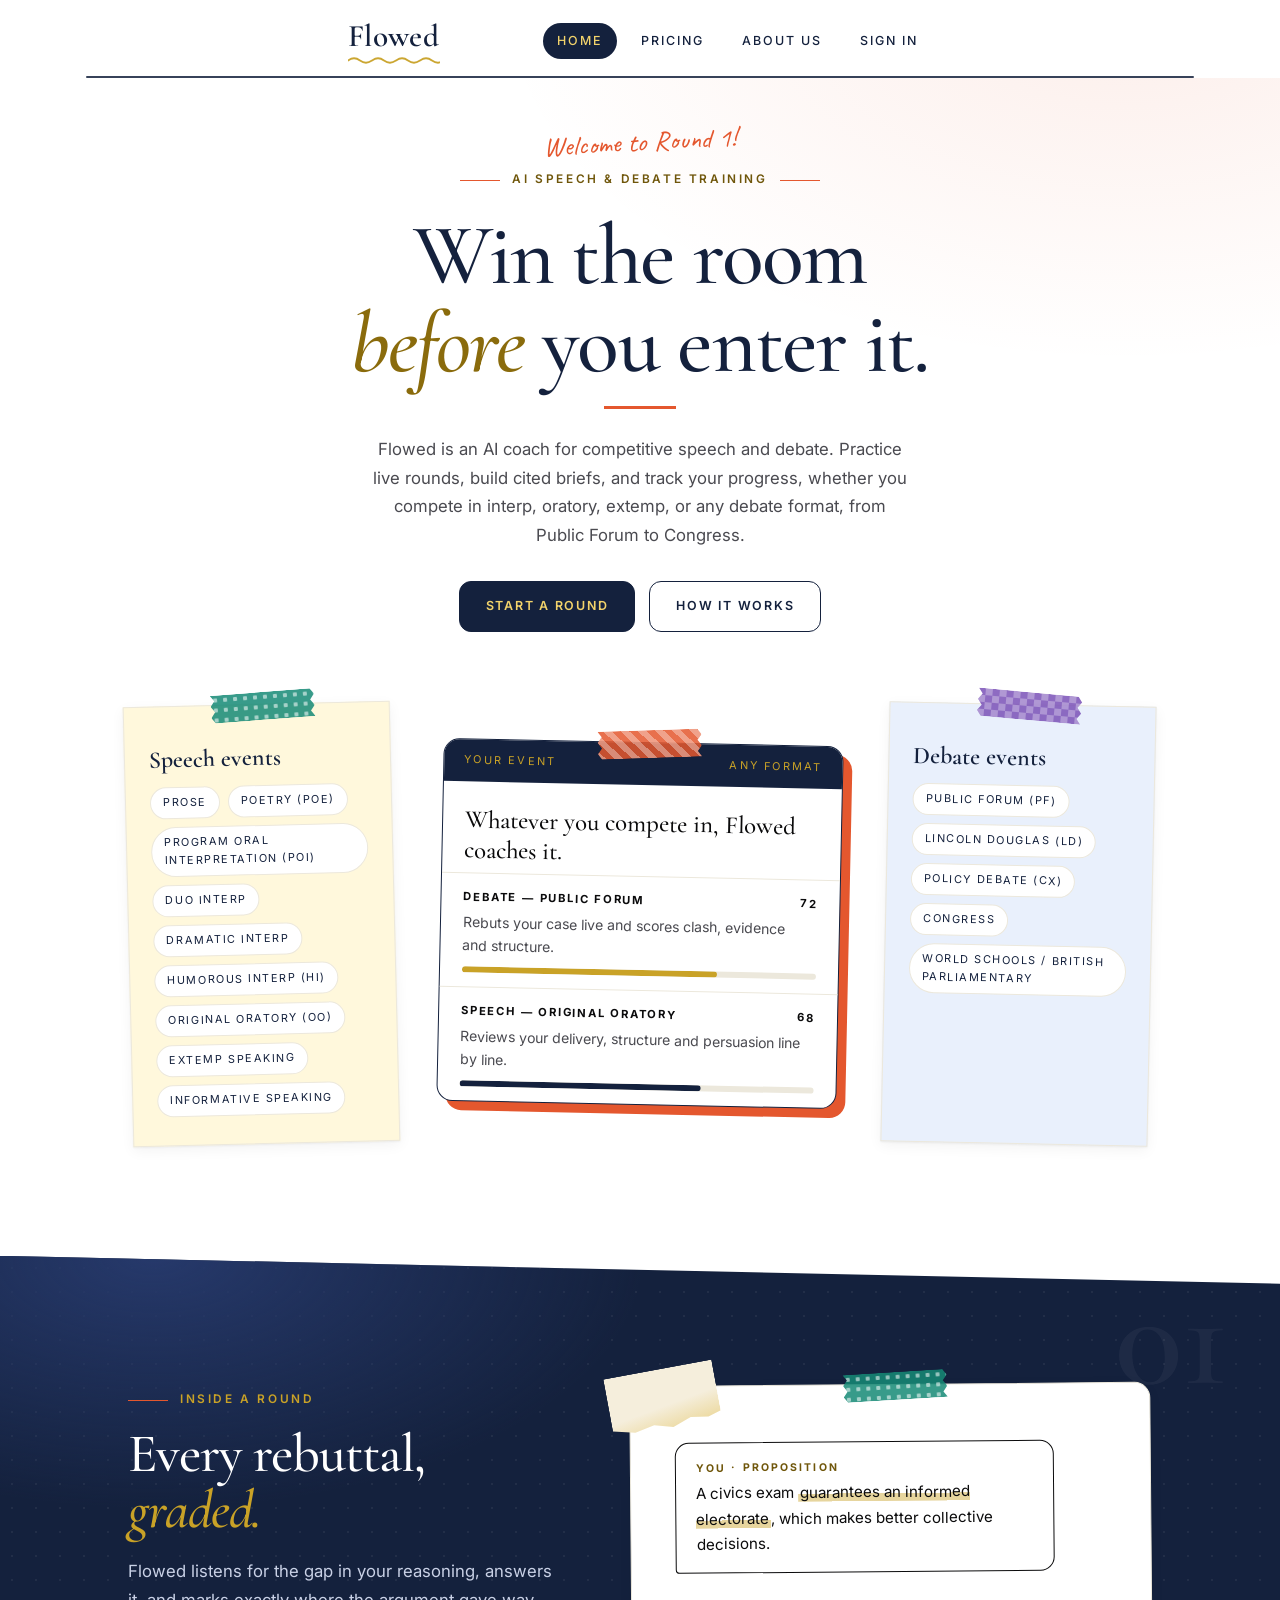
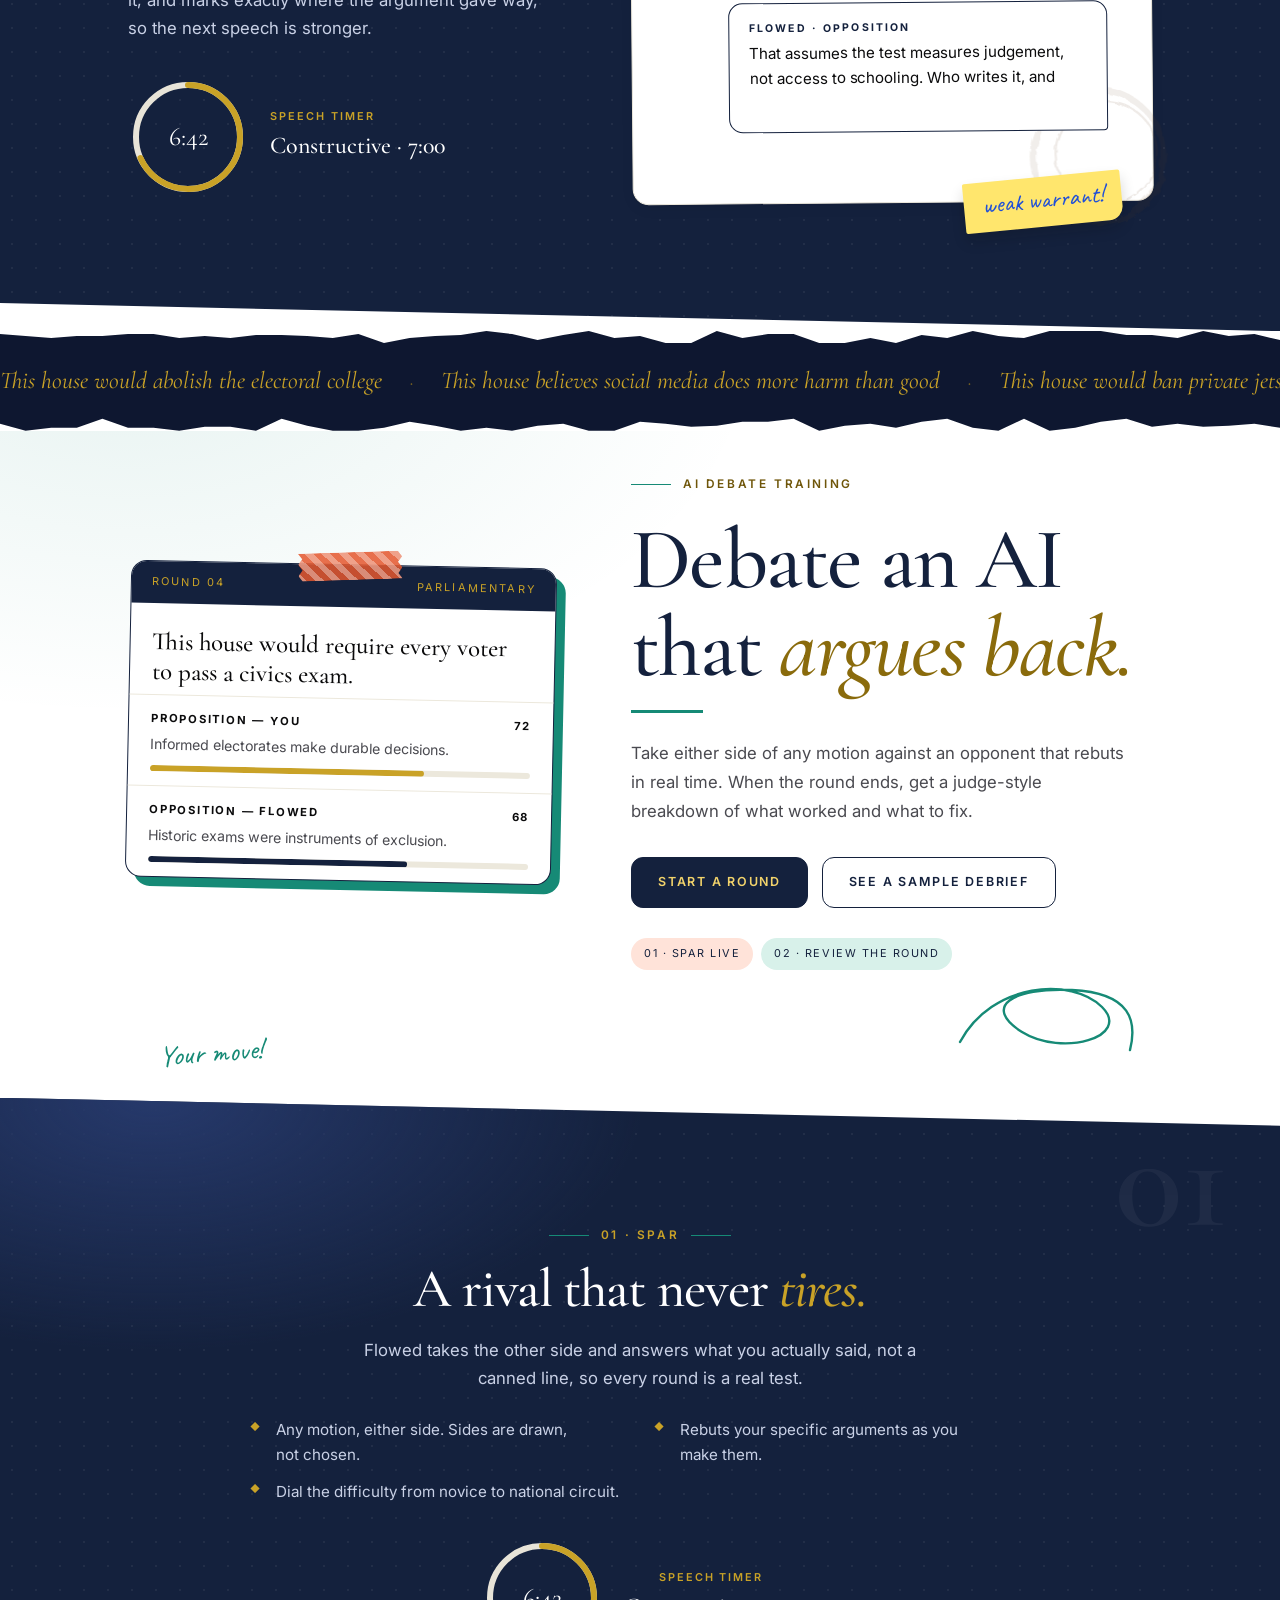
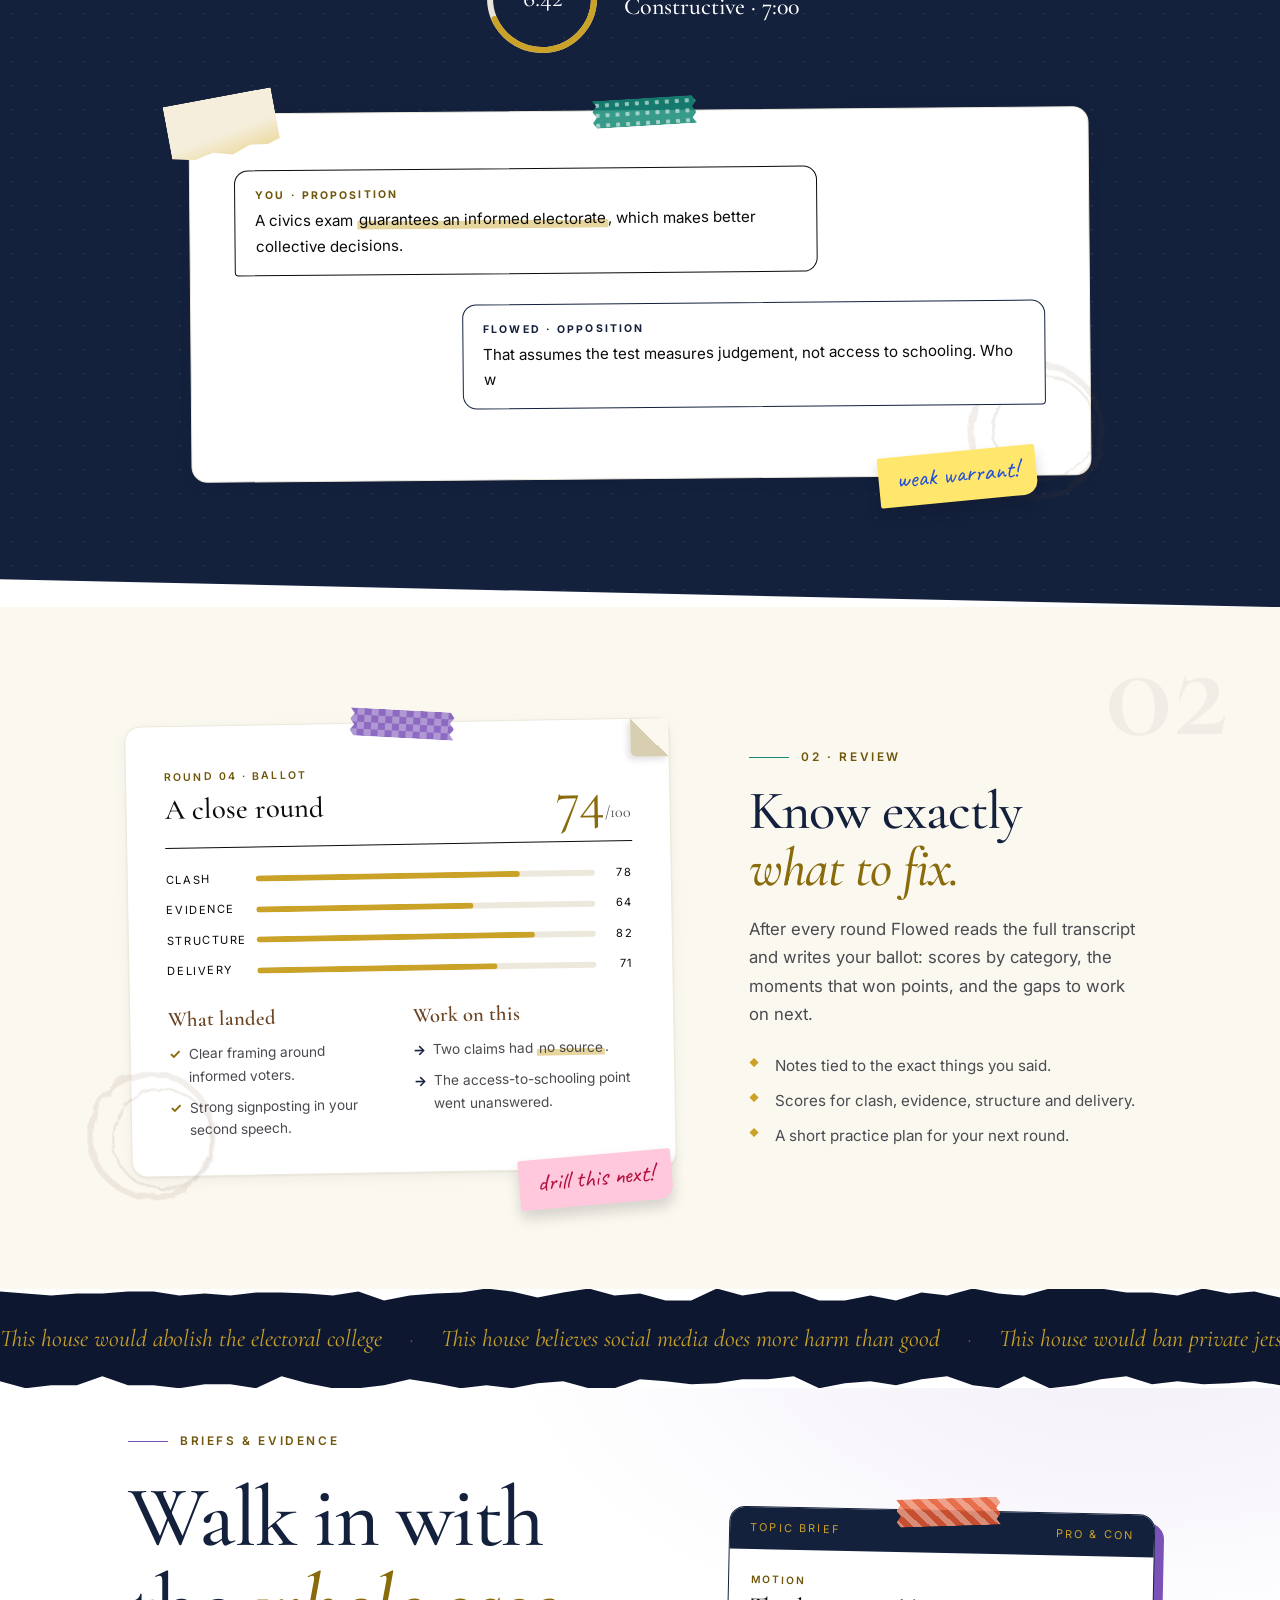
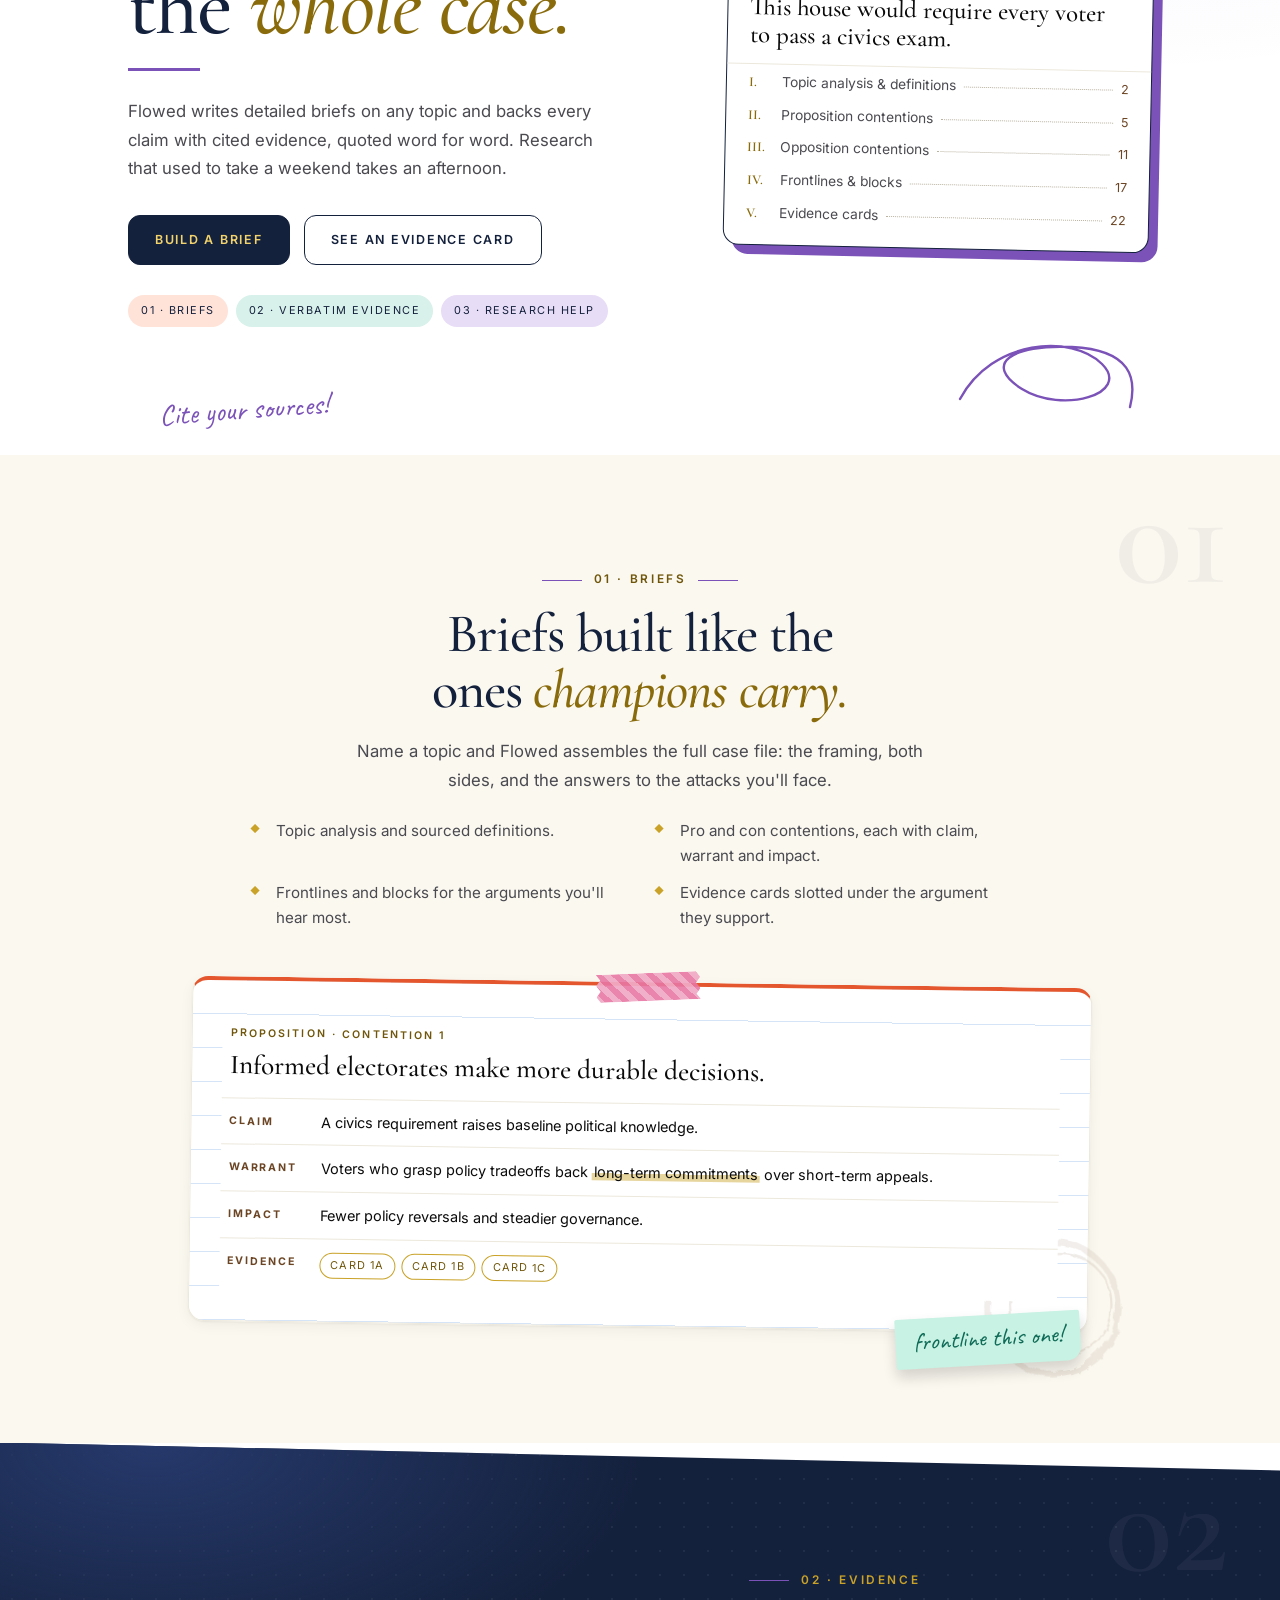
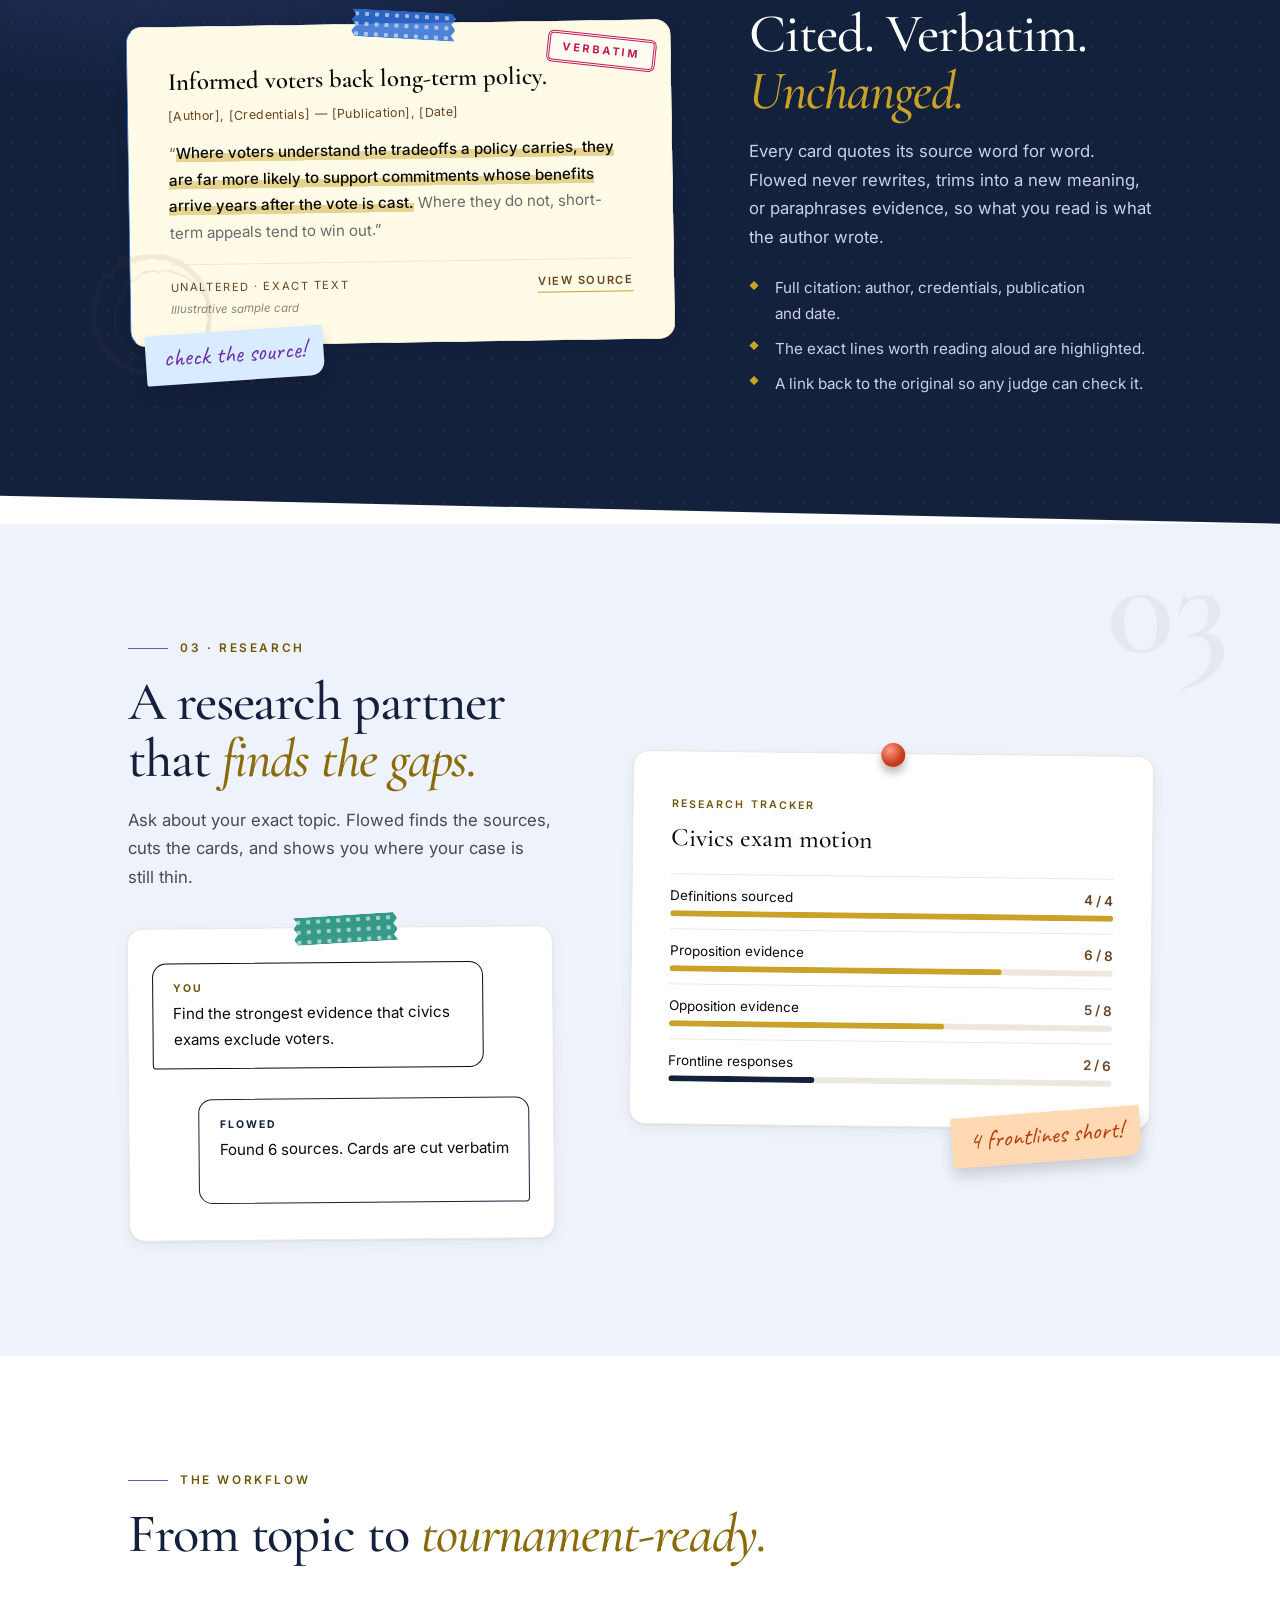
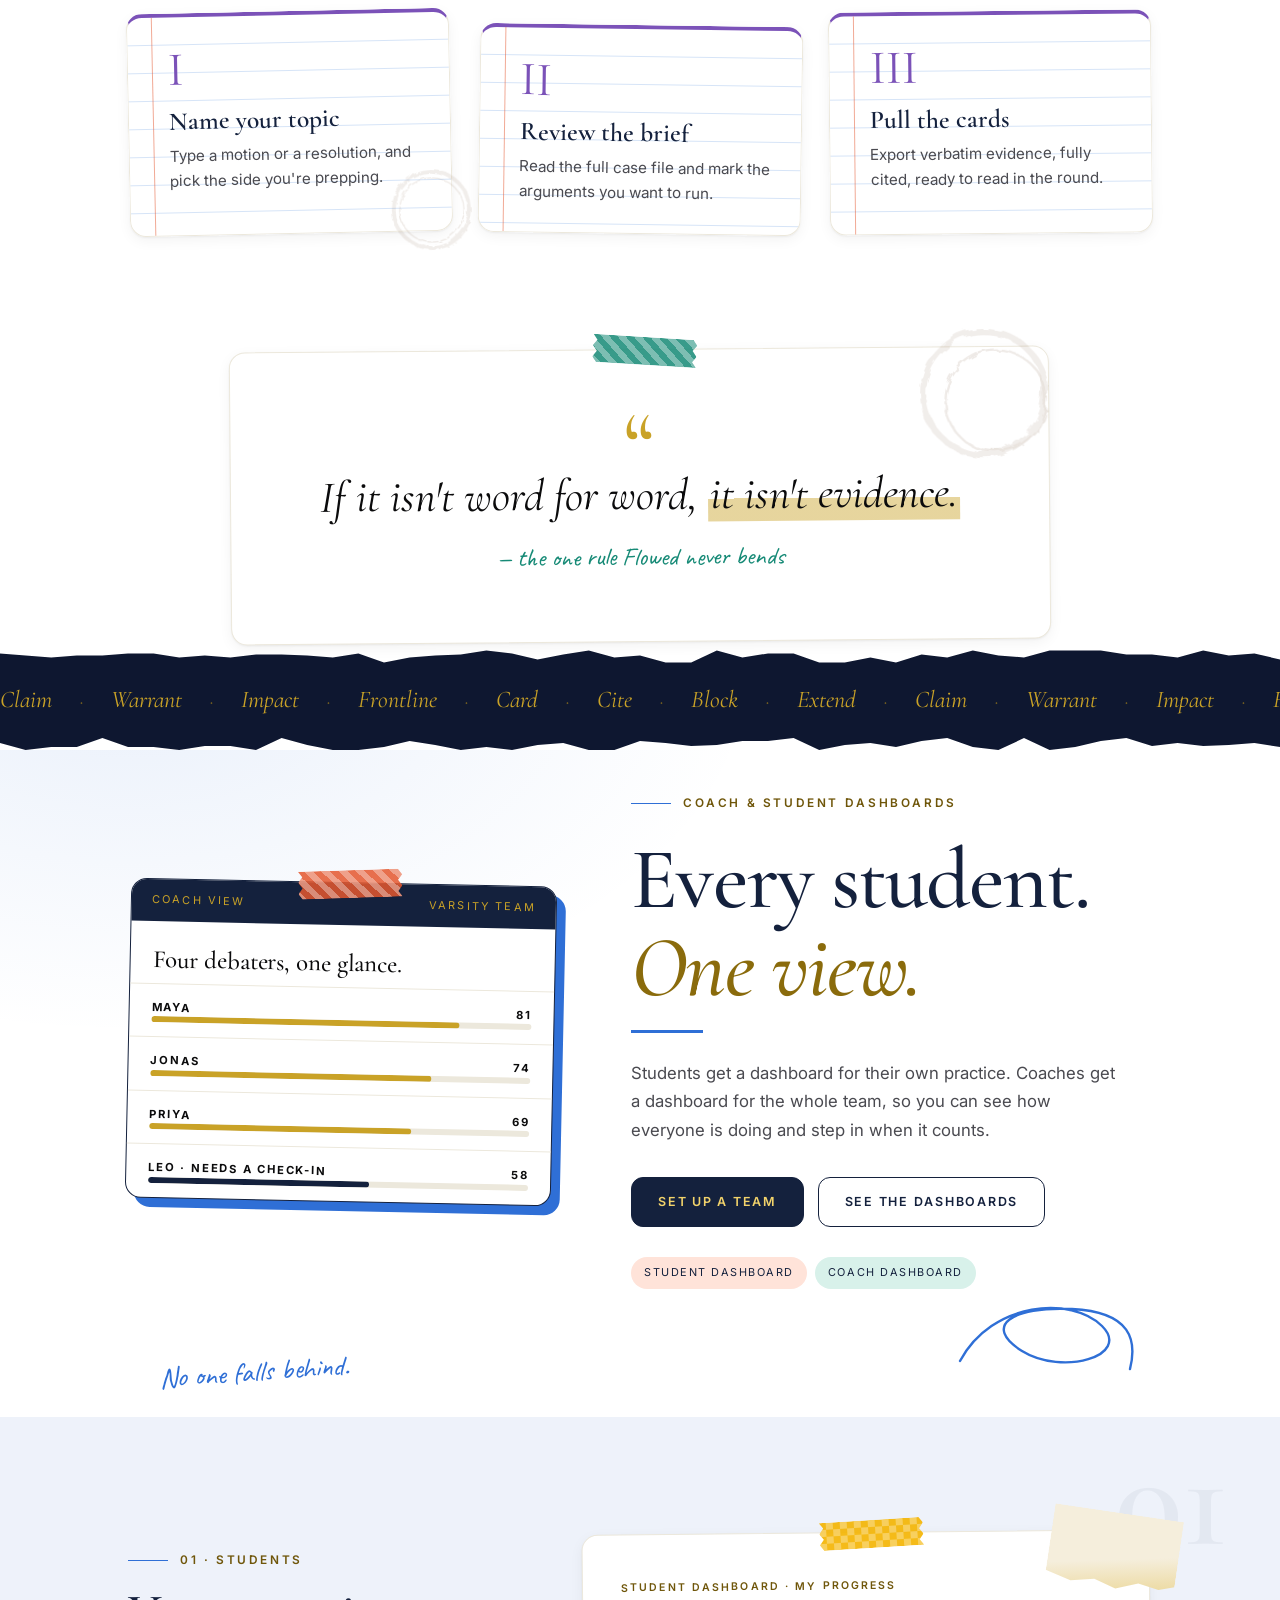
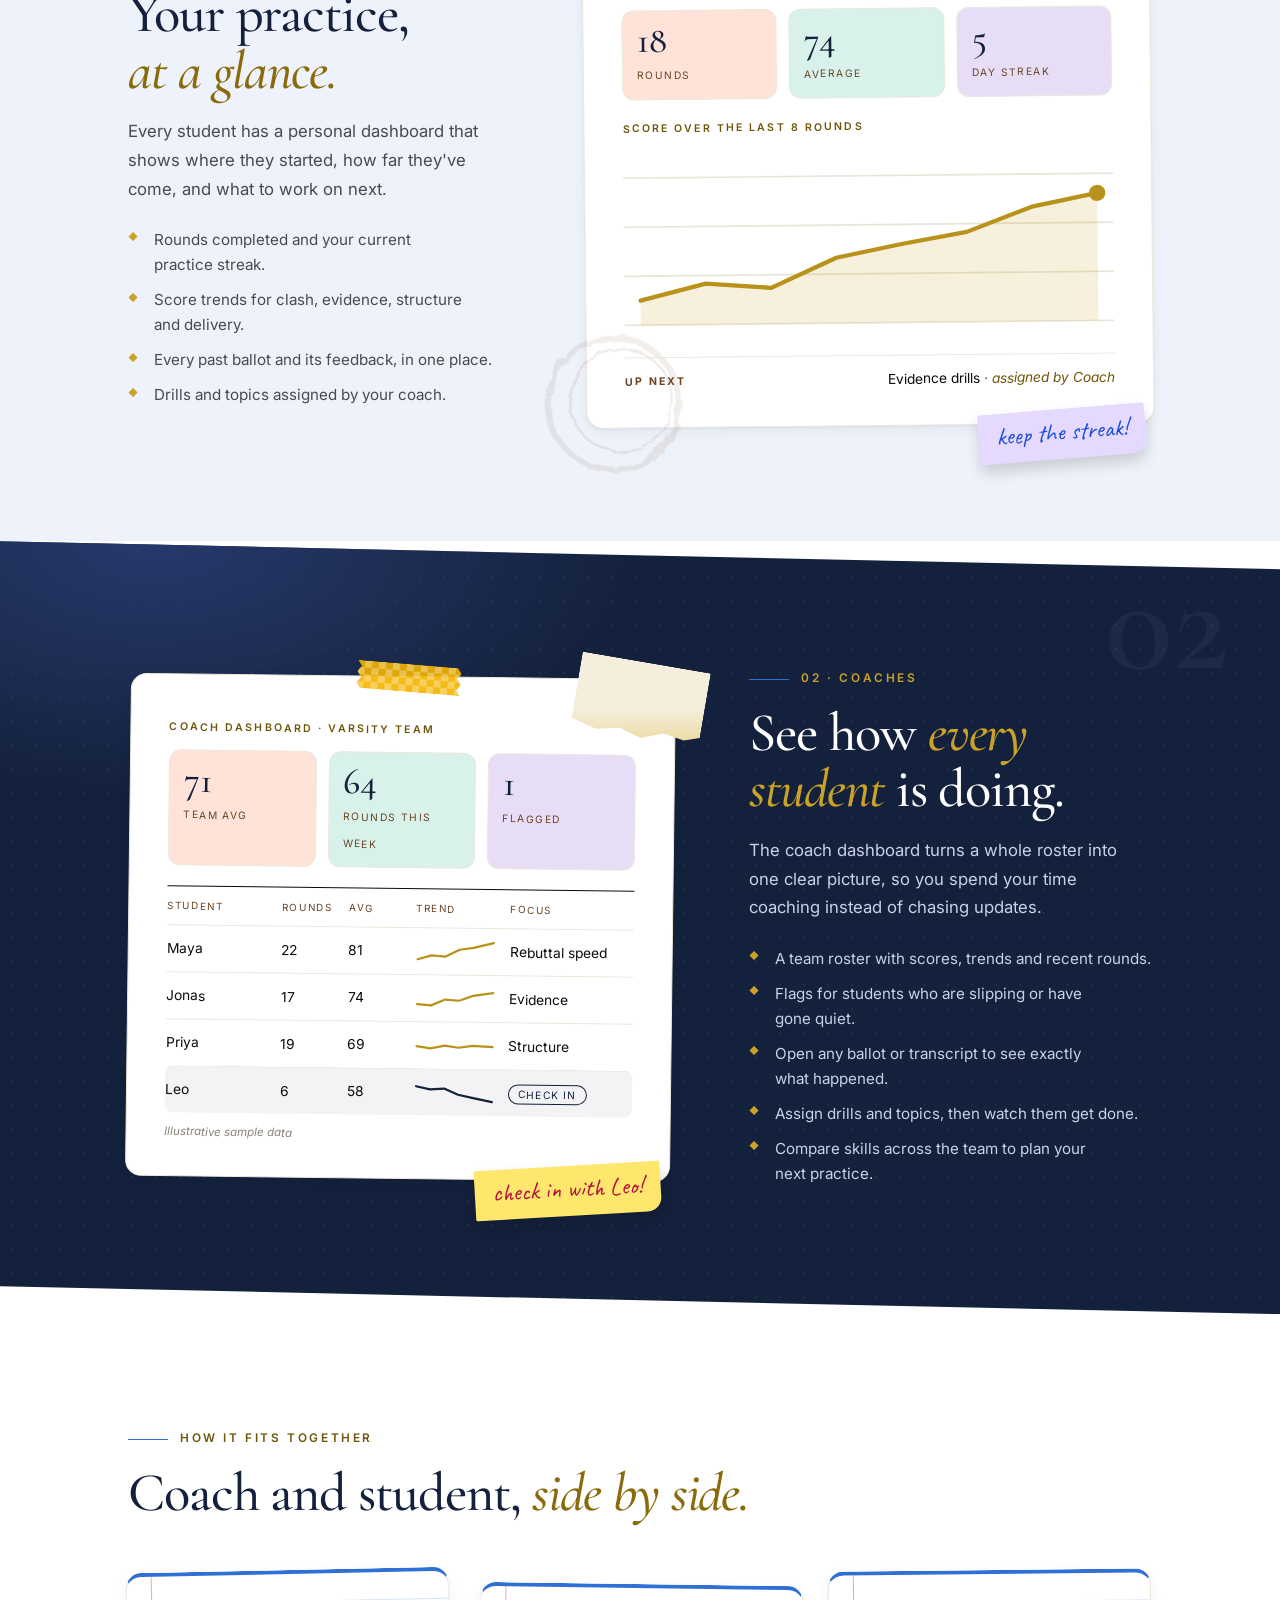
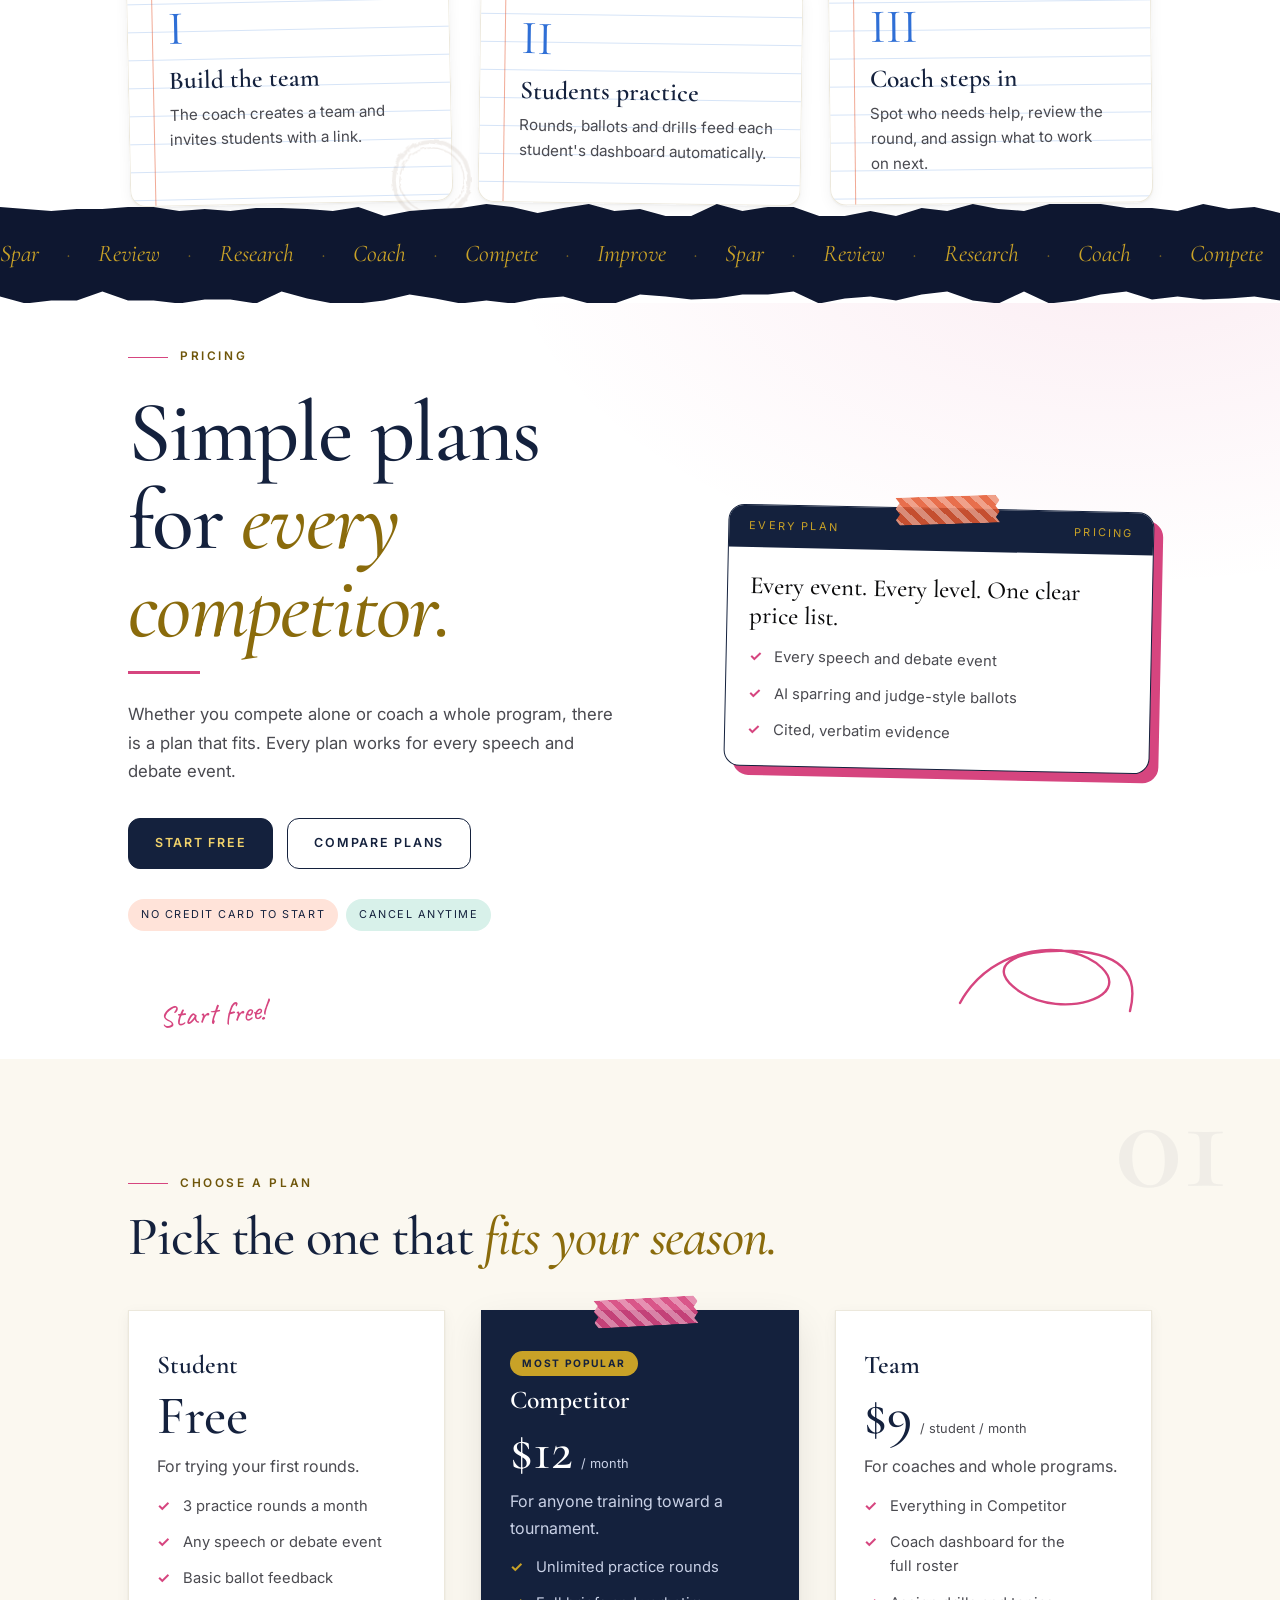
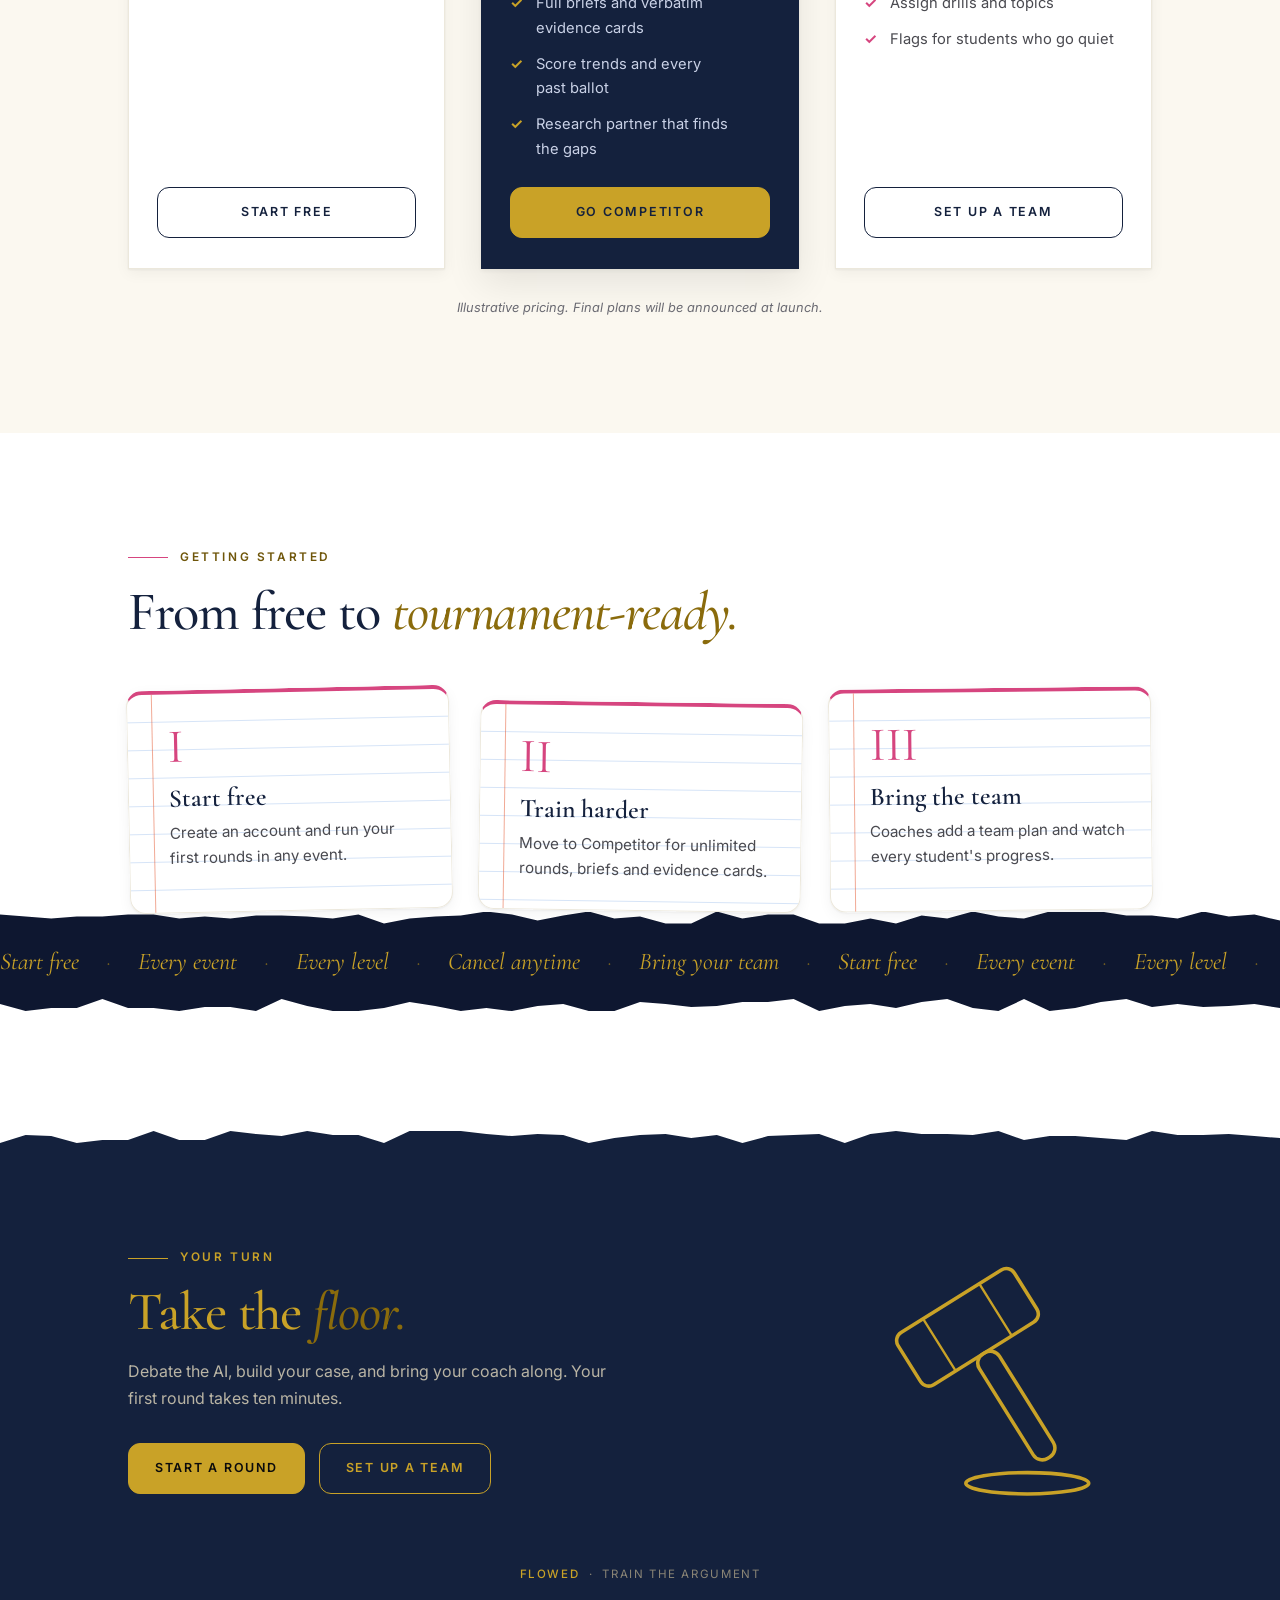
==== commit de272d77: "Add event picker for students and remove nav tabs - Remove How it works, Briefs and Coaches links fr" ====
--- a/index.html
+++ b/index.html
@@ -20,9 +20,6 @@
     </a>
     <nav id="tabs">
       <a href="#home" data-tab="home" aria-current="page">Home</a>
-      <a href="#how" data-tab="how">How it works</a>
-      <a href="#page-briefs" data-tab="page-briefs">Briefs</a>
-      <a href="#coaches" data-tab="coaches">Coaches</a>
       <a href="#pricing" data-tab="pricing">Pricing</a>
       <a href="about.html">About Us</a>
       <a href="signin.html">Sign in</a>
